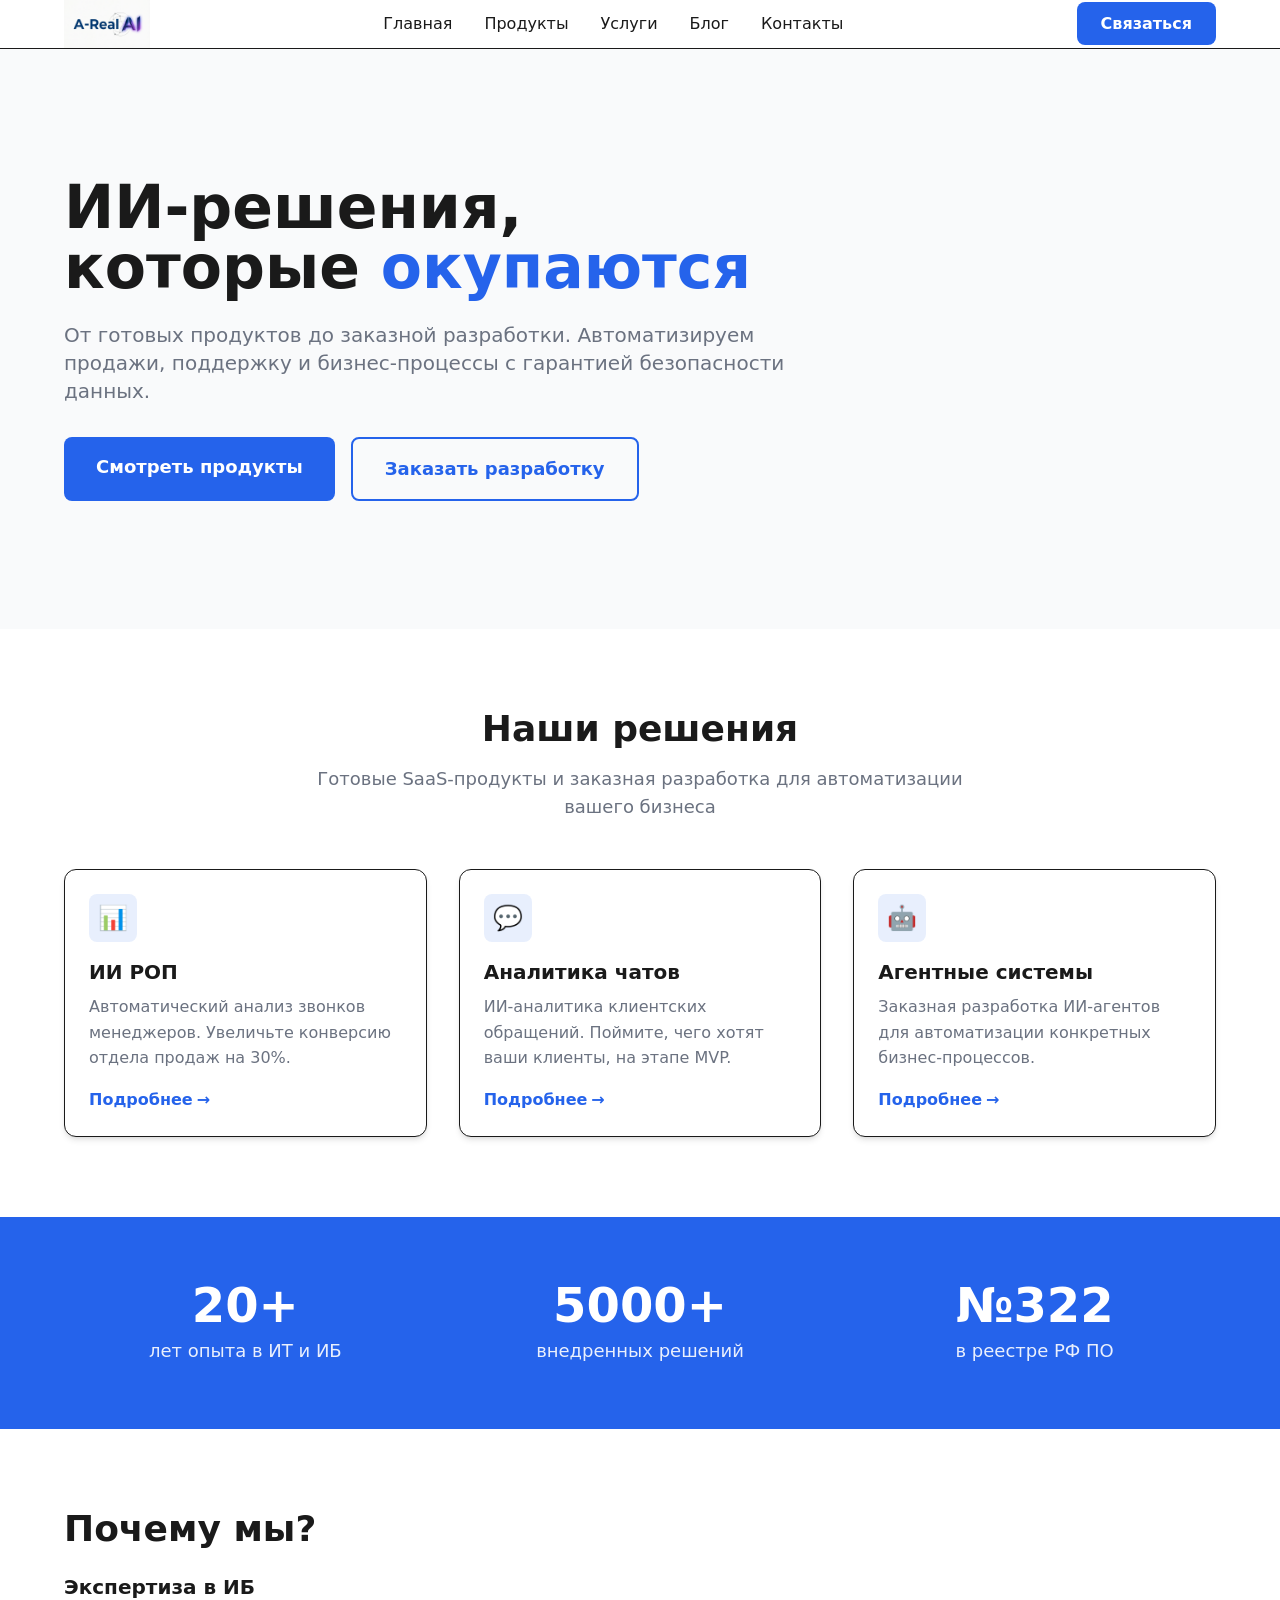
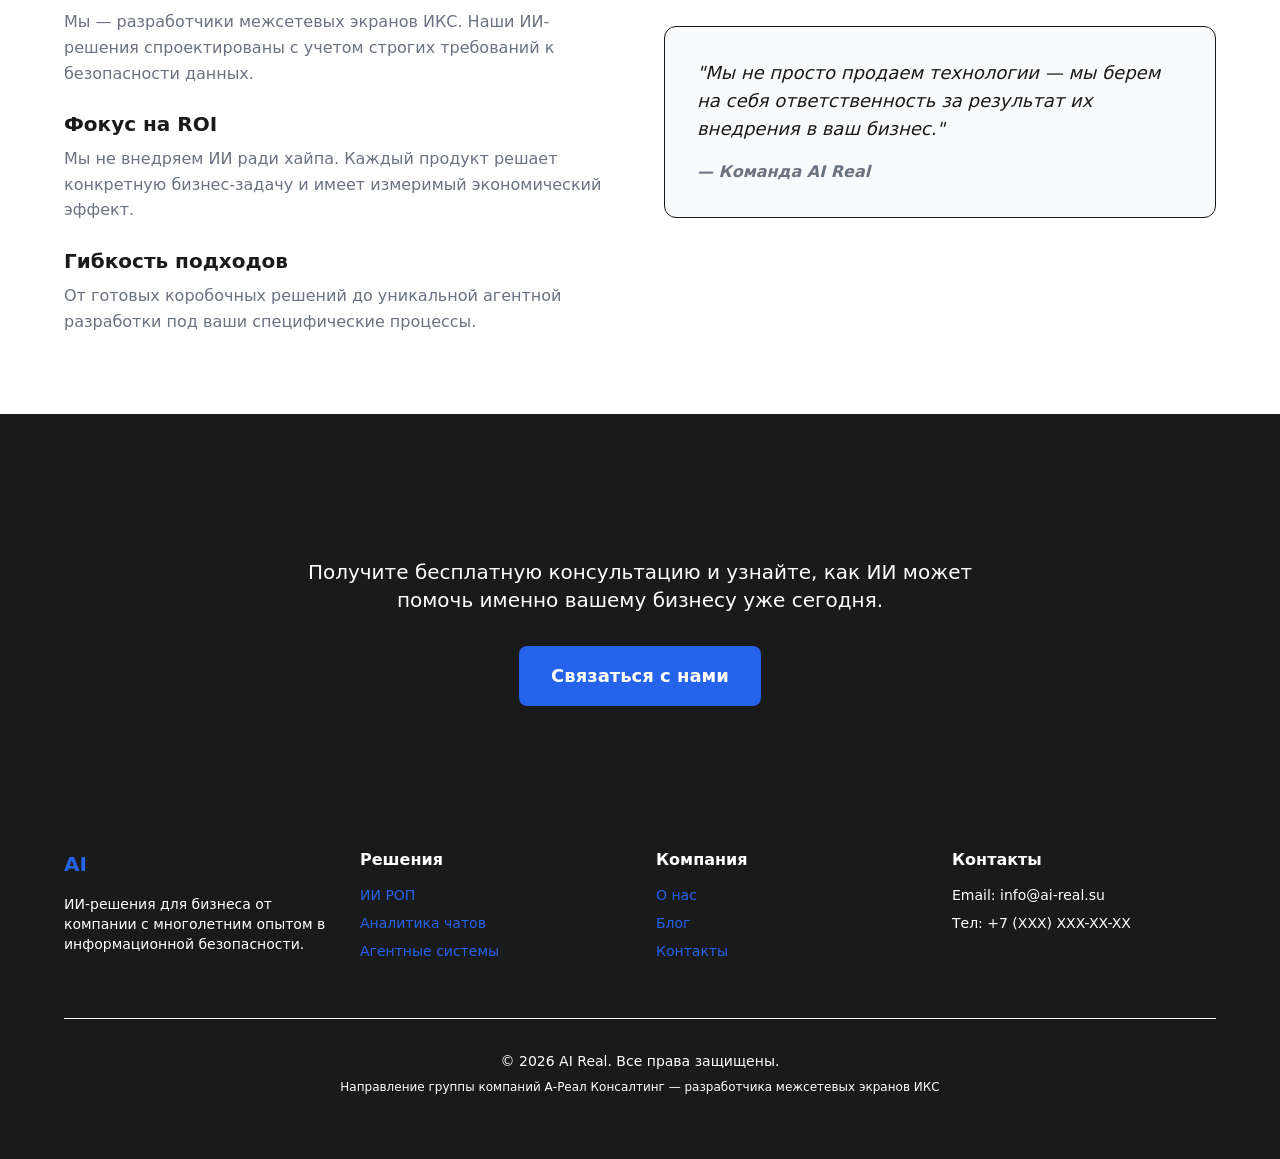
==== index.html @ 55f7a77c "chore: auto-deploy 2026-07-31 18:38:43" ====
<!DOCTYPE html><html lang="ru"> <head><meta charset="UTF-8"><meta name="viewport" content="width=device-width, initial-scale=1.0"><link rel="icon" type="image/svg+xml" href="/favicon.svg"><title>AI Real — ИИ-решения для бизнеса</title><meta name="description" content="ИИ-решения для бизнеса от А-Реал Консалтинг"><link rel="canonical" href="https://ai-real.su/"><!-- Open Graph --><meta property="og:type" content="website"><meta property="og:title" content="AI Real — ИИ-решения для бизнеса"><meta property="og:description" content="ИИ-решения для бизнеса от А-Реал Консалтинг"><meta property="og:url" content="https://ai-real.su/"><meta property="og:site_name" content="AI Real"><link rel="stylesheet" href="/_astro/_slug_.DB26fySX.css"></head> <body> <header class="bg-white border-b border-gray-200 sticky top-0 z-50"> <nav class="container py-6 flex items-center justify-between"> <a href="/" class="flex items-center gap-2"> <img src="/logo-wbg.png" alt="AI Real" class="h-12 w-auto"> </a> <ul class="hidden md:flex items-center gap-8"> <li> <a href="/" class="text-dark hover:text-primary font-medium transition-colors"> Главная </a> </li><li> <a href="/products/" class="text-dark hover:text-primary font-medium transition-colors"> Продукты </a> </li><li> <a href="/services/" class="text-dark hover:text-primary font-medium transition-colors"> Услуги </a> </li><li> <a href="/blog/" class="text-dark hover:text-primary font-medium transition-colors"> Блог </a> </li><li> <a href="/contacts/" class="text-dark hover:text-primary font-medium transition-colors"> Контакты </a> </li> </ul> <div class="hidden md:block"> <a href="/contacts/" class="bg-primary hover:bg-primary-dark text-white px-6 py-3 rounded-lg font-semibold transition-colors">
Связаться
</a> </div> </nav> <!-- Breadcrumbs -->  </header> <main>   <section class="bg-light-gray py-20 md:py-32"> <div class="container"> <div class="max-w-3xl"> <h1 class="text-4xl md:text-6xl font-bold mb-6">
ИИ-решения, которые <span class="text-primary">окупаются</span> </h1> <p class="text-lg md:text-xl text-gray mb-8">
От готовых продуктов до заказной разработки. Автоматизируем продажи, поддержку и бизнес-процессы с гарантией безопасности данных.
</p> <div class="flex flex-wrap gap-4"> <a href="/products/" class="inline-block font-semibold rounded-lg transition-all duration-200 text-center bg-primary hover:bg-primary-dark text-white px-8 py-4 text-lg ">
Смотреть продукты
</a> <a href="/services/custom-dev/" class="inline-block font-semibold rounded-lg transition-all duration-200 text-center border-2 border-primary text-primary hover:bg-primary hover:text-white px-8 py-4 text-lg ">
Заказать разработку
</a> </div> </div> </div> </section>  <section class="py-20"> <div class="container"> <h2 class="text-3xl md:text-4xl font-bold text-center mb-4">Наши решения</h2> <p class="text-center text-gray text-lg mb-12 max-w-2xl mx-auto">
Готовые SaaS-продукты и заказная разработка для автоматизации вашего бизнеса
</p> <div class="grid md:grid-cols-3 gap-8"> <div class="bg-white rounded-xl shadow-md hover:shadow-lg transition-shadow duration-300 p-6 border border-gray-100 "> <div class="w-12 h-12 bg-primary/10 rounded-lg flex items-center justify-center mb-4"> <span class="text-2xl">📊</span> </div> <h3 class="text-xl font-bold mb-2">ИИ РОП</h3> <p class="text-gray mb-4">Автоматический анализ звонков менеджеров. Увеличьте конверсию отдела продаж на 30%.</p> <a href="/products/ai-rop/" class="text-primary font-semibold hover:text-primary-dark inline-flex items-center gap-1">
Подробнее <span>→</span> </a>  </div><div class="bg-white rounded-xl shadow-md hover:shadow-lg transition-shadow duration-300 p-6 border border-gray-100 "> <div class="w-12 h-12 bg-primary/10 rounded-lg flex items-center justify-center mb-4"> <span class="text-2xl">💬</span> </div> <h3 class="text-xl font-bold mb-2">Аналитика чатов</h3> <p class="text-gray mb-4">ИИ-аналитика клиентских обращений. Поймите, чего хотят ваши клиенты, на этапе MVP.</p> <a href="/products/chat-analytics/" class="text-primary font-semibold hover:text-primary-dark inline-flex items-center gap-1">
Подробнее <span>→</span> </a>  </div><div class="bg-white rounded-xl shadow-md hover:shadow-lg transition-shadow duration-300 p-6 border border-gray-100 "> <div class="w-12 h-12 bg-primary/10 rounded-lg flex items-center justify-center mb-4"> <span class="text-2xl">🤖</span> </div> <h3 class="text-xl font-bold mb-2">Агентные системы</h3> <p class="text-gray mb-4">Заказная разработка ИИ-агентов для автоматизации конкретных бизнес-процессов.</p> <a href="/services/custom-dev/" class="text-primary font-semibold hover:text-primary-dark inline-flex items-center gap-1">
Подробнее <span>→</span> </a>  </div> </div> </div> </section>  <section class="bg-primary text-white py-16"> <div class="container"> <div class="grid md:grid-cols-3 gap-8 text-center"> <div> <div class="text-4xl md:text-5xl font-bold mb-2">20+</div> <div class="text-lg opacity-90">лет опыта в ИТ и ИБ</div> </div><div> <div class="text-4xl md:text-5xl font-bold mb-2">5000+</div> <div class="text-lg opacity-90">внедренных решений</div> </div><div> <div class="text-4xl md:text-5xl font-bold mb-2">№322</div> <div class="text-lg opacity-90">в реестре РФ ПО</div> </div> </div> </div> </section>  <section class="py-20"> <div class="container"> <div class="grid md:grid-cols-2 gap-12 items-center"> <div> <h2 class="text-3xl md:text-4xl font-bold mb-6">Почему мы?</h2> <div class="space-y-6"> <div> <h3 class="text-xl font-bold mb-2">Экспертиза в ИБ</h3> <p class="text-gray">
Мы — разработчики межсетевых экранов ИКС. Наши ИИ-решения спроектированы с учетом строгих требований к безопасности данных.
</p> </div> <div> <h3 class="text-xl font-bold mb-2">Фокус на ROI</h3> <p class="text-gray">
Мы не внедряем ИИ ради хайпа. Каждый продукт решает конкретную бизнес-задачу и имеет измеримый экономический эффект.
</p> </div> <div> <h3 class="text-xl font-bold mb-2">Гибкость подходов</h3> <p class="text-gray">
От готовых коробочных решений до уникальной агентной разработки под ваши специфические процессы.
</p> </div> </div> </div> <div class="bg-light-gray rounded-xl p-8 border border-gray-100"> <blockquote class="text-lg italic mb-4 text-dark">
"Мы не просто продаем технологии — мы берем на себя ответственность за результат их внедрения в ваш бизнес."
</blockquote> <cite class="text-gray font-semibold">— Команда AI Real</cite> </div> </div> </div> </section>  <section class="bg-dark text-white py-20"> <div class="container text-center"> <h2 class="text-3xl md:text-4xl font-bold mb-6">Готовы начать?</h2> <p class="text-lg md:text-xl mb-8 max-w-2xl mx-auto text-gray-300">
Получите бесплатную консультацию и узнайте, как ИИ может помочь именно вашему бизнесу уже сегодня.
</p> <a href="/contacts/" class="inline-block font-semibold rounded-lg transition-all duration-200 text-center bg-primary hover:bg-primary-dark text-white px-8 py-4 text-lg ">
Связаться с нами
</a> </div> </section>  </main> <footer class="bg-dark text-white py-16"> <div class="container"> <div class="grid md:grid-cols-4 gap-8 mb-12"> <div> <h3 class="text-xl font-bold mb-4"><span class="text-primary">AI</span>Real</h3> <p class="text-gray-300 mb-4 text-sm">
ИИ-решения для бизнеса от компании с многолетним опытом в информационной безопасности.
</p> </div> <div> <h4 class="font-bold mb-4 text-white">Решения</h4> <ul class="space-y-2 text-sm"> <li><a href="/products/ai-rop/" class="text-gray-300 hover:text-white">ИИ РОП</a></li> <li><a href="/products/chat-analytics/" class="text-gray-300 hover:text-white">Аналитика чатов</a></li> <li><a href="/services/custom-dev/" class="text-gray-300 hover:text-white">Агентные системы</a></li> </ul> </div> <div> <h4 class="font-bold mb-4 text-white">Компания</h4> <ul class="space-y-2 text-sm"> <li><a href="/about/" class="text-gray-300 hover:text-white">О нас</a></li> <li><a href="/blog/" class="text-gray-300 hover:text-white">Блог</a></li> <li><a href="/contacts/" class="text-gray-300 hover:text-white">Контакты</a></li> </ul> </div> <div> <h4 class="font-bold mb-4 text-white">Контакты</h4> <ul class="space-y-2 text-sm text-gray-300"> <li>Email: info@ai-real.su</li> <li>Тел: +7 (XXX) XXX-XX-XX</li> </ul> </div> </div> <div class="border-t border-gray-700 pt-8 text-center text-gray-400 text-sm"> <p>&copy; 2026 AI Real. Все права защищены.</p> <p class="mt-2 text-xs text-gray-500">
Направление группы компаний А-Реал Консалтинг — разработчика межсетевых экранов ИКС
</p> </div> </div> </footer> </body></html>
---- _astro/_slug_.DB26fySX.css ----
*,:before,:after{--tw-border-spacing-x: 0;--tw-border-spacing-y: 0;--tw-translate-x: 0;--tw-translate-y: 0;--tw-rotate: 0;--tw-skew-x: 0;--tw-skew-y: 0;--tw-scale-x: 1;--tw-scale-y: 1;--tw-pan-x: ;--tw-pan-y: ;--tw-pinch-zoom: ;--tw-scroll-snap-strictness: proximity;--tw-gradient-from-position: ;--tw-gradient-via-position: ;--tw-gradient-to-position: ;--tw-ordinal: ;--tw-slashed-zero: ;--tw-numeric-figure: ;--tw-numeric-spacing: ;--tw-numeric-fraction: ;--tw-ring-inset: ;--tw-ring-offset-width: 0px;--tw-ring-offset-color: #fff;--tw-ring-color: rgb(59 130 246 / .5);--tw-ring-offset-shadow: 0 0 #0000;--tw-ring-shadow: 0 0 #0000;--tw-shadow: 0 0 #0000;--tw-shadow-colored: 0 0 #0000;--tw-blur: ;--tw-brightness: ;--tw-contrast: ;--tw-grayscale: ;--tw-hue-rotate: ;--tw-invert: ;--tw-saturate: ;--tw-sepia: ;--tw-drop-shadow: ;--tw-backdrop-blur: ;--tw-backdrop-brightness: ;--tw-backdrop-contrast: ;--tw-backdrop-grayscale: ;--tw-backdrop-hue-rotate: ;--tw-backdrop-invert: ;--tw-backdrop-opacity: ;--tw-backdrop-saturate: ;--tw-backdrop-sepia: ;--tw-contain-size: ;--tw-contain-layout: ;--tw-contain-paint: ;--tw-contain-style: }::backdrop{--tw-border-spacing-x: 0;--tw-border-spacing-y: 0;--tw-translate-x: 0;--tw-translate-y: 0;--tw-rotate: 0;--tw-skew-x: 0;--tw-skew-y: 0;--tw-scale-x: 1;--tw-scale-y: 1;--tw-pan-x: ;--tw-pan-y: ;--tw-pinch-zoom: ;--tw-scroll-snap-strictness: proximity;--tw-gradient-from-position: ;--tw-gradient-via-position: ;--tw-gradient-to-position: ;--tw-ordinal: ;--tw-slashed-zero: ;--tw-numeric-figure: ;--tw-numeric-spacing: ;--tw-numeric-fraction: ;--tw-ring-inset: ;--tw-ring-offset-width: 0px;--tw-ring-offset-color: #fff;--tw-ring-color: rgb(59 130 246 / .5);--tw-ring-offset-shadow: 0 0 #0000;--tw-ring-shadow: 0 0 #0000;--tw-shadow: 0 0 #0000;--tw-shadow-colored: 0 0 #0000;--tw-blur: ;--tw-brightness: ;--tw-contrast: ;--tw-grayscale: ;--tw-hue-rotate: ;--tw-invert: ;--tw-saturate: ;--tw-sepia: ;--tw-drop-shadow: ;--tw-backdrop-blur: ;--tw-backdrop-brightness: ;--tw-backdrop-contrast: ;--tw-backdrop-grayscale: ;--tw-backdrop-hue-rotate: ;--tw-backdrop-invert: ;--tw-backdrop-opacity: ;--tw-backdrop-saturate: ;--tw-backdrop-sepia: ;--tw-contain-size: ;--tw-contain-layout: ;--tw-contain-paint: ;--tw-contain-style: }*,:before,:after{box-sizing:border-box;border-width:0;border-style:solid;border-color:currentColor}:before,:after{--tw-content: ""}html,:host{line-height:1.5;-webkit-text-size-adjust:100%;-moz-tab-size:4;-o-tab-size:4;tab-size:4;font-family:Inter,system-ui,-apple-system,sans-serif;font-feature-settings:normal;font-variation-settings:normal;-webkit-tap-highlight-color:transparent}body{margin:0;line-height:inherit}hr{height:0;color:inherit;border-top-width:1px}abbr:where([title]){-webkit-text-decoration:underline dotted;text-decoration:underline dotted}h1,h2,h3,h4,h5,h6{font-size:inherit;font-weight:inherit}a{color:inherit;text-decoration:inherit}b,strong{font-weight:bolder}code,kbd,samp,pre{font-family:ui-monospace,SFMono-Regular,Menlo,Monaco,Consolas,Liberation Mono,Courier New,monospace;font-feature-settings:normal;font-variation-settings:normal;font-size:1em}small{font-size:80%}sub,sup{font-size:75%;line-height:0;position:relative;vertical-align:baseline}sub{bottom:-.25em}sup{top:-.5em}table{text-indent:0;border-color:inherit;border-collapse:collapse}button,input,optgroup,select,textarea{font-family:inherit;font-feature-settings:inherit;font-variation-settings:inherit;font-size:100%;font-weight:inherit;line-height:inherit;letter-spacing:inherit;color:inherit;margin:0;padding:0}button,select{text-transform:none}button,input:where([type=button]),input:where([type=reset]),input:where([type=submit]){-webkit-appearance:button;background-color:transparent;background-image:none}:-moz-focusring{outline:auto}:-moz-ui-invalid{box-shadow:none}progress{vertical-align:baseline}::-webkit-inner-spin-button,::-webkit-outer-spin-button{height:auto}[type=search]{-webkit-appearance:textfield;outline-offset:-2px}::-webkit-search-decoration{-webkit-appearance:none}::-webkit-file-upload-button{-webkit-appearance:button;font:inherit}summary{display:list-item}blockquote,dl,dd,h1,h2,h3,h4,h5,h6,hr,figure,p,pre{margin:0}fieldset{margin:0;padding:0}legend{padding:0}ol,ul,menu{list-style:none;margin:0;padding:0}dialog{padding:0}textarea{resize:vertical}input::-moz-placeholder,textarea::-moz-placeholder{opacity:1;color:#9ca3af}input::placeholder,textarea::placeholder{opacity:1;color:#9ca3af}button,[role=button]{cursor:pointer}:disabled{cursor:default}img,svg,video,canvas,audio,iframe,embed,object{display:block;vertical-align:middle}img,video{max-width:100%;height:auto}[hidden]:where(:not([hidden=until-found])){display:none}.container{width:100%}@media(min-width:640px){.container{max-width:640px}}@media(min-width:768px){.container{max-width:768px}}@media(min-width:1024px){.container{max-width:1024px}}@media(min-width:1280px){.container{max-width:1280px}}@media(min-width:1536px){.container{max-width:1536px}}.prose{color:var(--tw-prose-body);max-width:65ch}.prose :where(p):not(:where([class~=not-prose],[class~=not-prose] *)){margin-top:1.25em;margin-bottom:1.25em}.prose :where([class~=lead]):not(:where([class~=not-prose],[class~=not-prose] *)){color:var(--tw-prose-lead);font-size:1.25em;line-height:1.6;margin-top:1.2em;margin-bottom:1.2em}.prose :where(a):not(:where([class~=not-prose],[class~=not-prose] *)){color:var(--tw-prose-links);text-decoration:underline;font-weight:500}.prose :where(strong):not(:where([class~=not-prose],[class~=not-prose] *)){color:var(--tw-prose-bold);font-weight:600}.prose :where(a strong):not(:where([class~=not-prose],[class~=not-prose] *)){color:inherit}.prose :where(blockquote strong):not(:where([class~=not-prose],[class~=not-prose] *)){color:inherit}.prose :where(thead th strong):not(:where([class~=not-prose],[class~=not-prose] *)){color:inherit}.prose :where(ol):not(:where([class~=not-prose],[class~=not-prose] *)){list-style-type:decimal;margin-top:1.25em;margin-bottom:1.25em;padding-inline-start:1.625em}.prose :where(ol[type=A]):not(:where([class~=not-prose],[class~=not-prose] *)){list-style-type:upper-alpha}.prose :where(ol[type=a]):not(:where([class~=not-prose],[class~=not-prose] *)){list-style-type:lower-alpha}.prose :where(ol[type=A s]):not(:where([class~=not-prose],[class~=not-prose] *)){list-style-type:upper-alpha}.prose :where(ol[type=a s]):not(:where([class~=not-prose],[class~=not-prose] *)){list-style-type:lower-alpha}.prose :where(ol[type=I]):not(:where([class~=not-prose],[class~=not-prose] *)){list-style-type:upper-roman}.prose :where(ol[type=i]):not(:where([class~=not-prose],[class~=not-prose] *)){list-style-type:lower-roman}.prose :where(ol[type=I s]):not(:where([class~=not-prose],[class~=not-prose] *)){list-style-type:upper-roman}.prose :where(ol[type=i s]):not(:where([class~=not-prose],[class~=not-prose] *)){list-style-type:lower-roman}.prose :where(ol[type="1"]):not(:where([class~=not-prose],[class~=not-prose] *)){list-style-type:decimal}.prose :where(ul):not(:where([class~=not-prose],[class~=not-prose] *)){list-style-type:disc;margin-top:1.25em;margin-bottom:1.25em;padding-inline-start:1.625em}.prose :where(ol>li):not(:where([class~=not-prose],[class~=not-prose] *))::marker{font-weight:400;color:var(--tw-prose-counters)}.prose :where(ul>li):not(:where([class~=not-prose],[class~=not-prose] *))::marker{color:var(--tw-prose-bullets)}.prose :where(dt):not(:where([class~=not-prose],[class~=not-prose] *)){color:var(--tw-prose-headings);font-weight:600;margin-top:1.25em}.prose :where(hr):not(:where([class~=not-prose],[class~=not-prose] *)){border-color:var(--tw-prose-hr);border-top-width:1px;margin-top:3em;margin-bottom:3em}.prose :where(blockquote):not(:where([class~=not-prose],[class~=not-prose] *)){font-weight:500;font-style:italic;color:var(--tw-prose-quotes);border-inline-start-width:.25rem;border-inline-start-color:var(--tw-prose-quote-borders);quotes:"“""”""‘""’";margin-top:1.6em;margin-bottom:1.6em;padding-inline-start:1em}.prose :where(blockquote p:first-of-type):not(:where([class~=not-prose],[class~=not-prose] *)):before{content:open-quote}.prose :where(blockquote p:last-of-type):not(:where([class~=not-prose],[class~=not-prose] *)):after{content:close-quote}.prose :where(h1):not(:where([class~=not-prose],[class~=not-prose] *)){color:var(--tw-prose-headings);font-weight:800;font-size:2.25em;margin-top:0;margin-bottom:.8888889em;line-height:1.1111111}.prose :where(h1 strong):not(:where([class~=not-prose],[class~=not-prose] *)){font-weight:900;color:inherit}.prose :where(h2):not(:where([class~=not-prose],[class~=not-prose] *)){color:var(--tw-prose-headings);font-weight:700;font-size:1.5em;margin-top:2em;margin-bottom:1em;line-height:1.3333333}.prose :where(h2 strong):not(:where([class~=not-prose],[class~=not-prose] *)){font-weight:800;color:inherit}.prose :where(h3):not(:where([class~=not-prose],[class~=not-prose] *)){color:var(--tw-prose-headings);font-weight:600;font-size:1.25em;margin-top:1.6em;margin-bottom:.6em;line-height:1.6}.prose :where(h3 strong):not(:where([class~=not-prose],[class~=not-prose] *)){font-weight:700;color:inherit}.prose :where(h4):not(:where([class~=not-prose],[class~=not-prose] *)){color:var(--tw-prose-headings);font-weight:600;margin-top:1.5em;margin-bottom:.5em;line-height:1.5}.prose :where(h4 strong):not(:where([class~=not-prose],[class~=not-prose] *)){font-weight:700;color:inherit}.prose :where(img):not(:where([class~=not-prose],[class~=not-prose] *)){margin-top:2em;margin-bottom:2em}.prose :where(picture):not(:where([class~=not-prose],[class~=not-prose] *)){display:block;margin-top:2em;margin-bottom:2em}.prose :where(video):not(:where([class~=not-prose],[class~=not-prose] *)){margin-top:2em;margin-bottom:2em}.prose :where(kbd):not(:where([class~=not-prose],[class~=not-prose] *)){font-weight:500;font-family:inherit;color:var(--tw-prose-kbd);box-shadow:0 0 0 1px var(--tw-prose-kbd-shadows),0 3px 0 var(--tw-prose-kbd-shadows);font-size:.875em;border-radius:.3125rem;padding-top:.1875em;padding-inline-end:.375em;padding-bottom:.1875em;padding-inline-start:.375em}.prose :where(code):not(:where([class~=not-prose],[class~=not-prose] *)){color:var(--tw-prose-code);font-weight:600;font-size:.875em}.prose :where(code):not(:where([class~=not-prose],[class~=not-prose] *)):before{content:"`"}.prose :where(code):not(:where([class~=not-prose],[class~=not-prose] *)):after{content:"`"}.prose :where(a code):not(:where([class~=not-prose],[class~=not-prose] *)){color:inherit}.prose :where(h1 code):not(:where([class~=not-prose],[class~=not-prose] *)){color:inherit}.prose :where(h2 code):not(:where([class~=not-prose],[class~=not-prose] *)){color:inherit;font-size:.875em}.prose :where(h3 code):not(:where([class~=not-prose],[class~=not-prose] *)){color:inherit;font-size:.9em}.prose :where(h4 code):not(:where([class~=not-prose],[class~=not-prose] *)){color:inherit}.prose :where(blockquote code):not(:where([class~=not-prose],[class~=not-prose] *)){color:inherit}.prose :where(thead th code):not(:where([class~=not-prose],[class~=not-prose] *)){color:inherit}.prose :where(pre):not(:where([class~=not-prose],[class~=not-prose] *)){color:var(--tw-prose-pre-code);background-color:var(--tw-prose-pre-bg);overflow-x:auto;font-weight:400;font-size:.875em;line-height:1.7142857;margin-top:1.7142857em;margin-bottom:1.7142857em;border-radius:.375rem;padding-top:.8571429em;padding-inline-end:1.1428571em;padding-bottom:.8571429em;padding-inline-start:1.1428571em}.prose :where(pre code):not(:where([class~=not-prose],[class~=not-prose] *)){background-color:transparent;border-width:0;border-radius:0;padding:0;font-weight:inherit;color:inherit;font-size:inherit;font-family:inherit;line-height:inherit}.prose :where(pre code):not(:where([class~=not-prose],[class~=not-prose] *)):before{content:none}.prose :where(pre code):not(:where([class~=not-prose],[class~=not-prose] *)):after{content:none}.prose :where(table):not(:where([class~=not-prose],[class~=not-prose] *)){width:100%;table-layout:auto;margin-top:2em;margin-bottom:2em;font-size:.875em;line-height:1.7142857}.prose :where(thead):not(:where([class~=not-prose],[class~=not-prose] *)){border-bottom-width:1px;border-bottom-color:var(--tw-prose-th-borders)}.prose :where(thead th):not(:where([class~=not-prose],[class~=not-prose] *)){color:var(--tw-prose-headings);font-weight:600;vertical-align:bottom;padding-inline-end:.5714286em;padding-bottom:.5714286em;padding-inline-start:.5714286em}.prose :where(tbody tr):not(:where([class~=not-prose],[class~=not-prose] *)){border-bottom-width:1px;border-bottom-color:var(--tw-prose-td-borders)}.prose :where(tbody tr:last-child):not(:where([class~=not-prose],[class~=not-prose] *)){border-bottom-width:0}.prose :where(tbody td):not(:where([class~=not-prose],[class~=not-prose] *)){vertical-align:baseline}.prose :where(tfoot):not(:where([class~=not-prose],[class~=not-prose] *)){border-top-width:1px;border-top-color:var(--tw-prose-th-borders)}.prose :where(tfoot td):not(:where([class~=not-prose],[class~=not-prose] *)){vertical-align:top}.prose :where(th,td):not(:where([class~=not-prose],[class~=not-prose] *)){text-align:start}.prose :where(figure>*):not(:where([class~=not-prose],[class~=not-prose] *)){margin-top:0;margin-bottom:0}.prose :where(figcaption):not(:where([class~=not-prose],[class~=not-prose] *)){color:var(--tw-prose-captions);font-size:.875em;line-height:1.4285714;margin-top:.8571429em}.prose{--tw-prose-body: #374151;--tw-prose-headings: #111827;--tw-prose-lead: #4b5563;--tw-prose-links: #111827;--tw-prose-bold: #111827;--tw-prose-counters: #6b7280;--tw-prose-bullets: #d1d5db;--tw-prose-hr: #e5e7eb;--tw-prose-quotes: #111827;--tw-prose-quote-borders: #e5e7eb;--tw-prose-captions: #6b7280;--tw-prose-kbd: #111827;--tw-prose-kbd-shadows: rgb(17 24 39 / 10%);--tw-prose-code: #111827;--tw-prose-pre-code: #e5e7eb;--tw-prose-pre-bg: #1f2937;--tw-prose-th-borders: #d1d5db;--tw-prose-td-borders: #e5e7eb;--tw-prose-invert-body: #d1d5db;--tw-prose-invert-headings: #fff;--tw-prose-invert-lead: #9ca3af;--tw-prose-invert-links: #fff;--tw-prose-invert-bold: #fff;--tw-prose-invert-counters: #9ca3af;--tw-prose-invert-bullets: #4b5563;--tw-prose-invert-hr: #374151;--tw-prose-invert-quotes: #f3f4f6;--tw-prose-invert-quote-borders: #374151;--tw-prose-invert-captions: #9ca3af;--tw-prose-invert-kbd: #fff;--tw-prose-invert-kbd-shadows: rgb(255 255 255 / 10%);--tw-prose-invert-code: #fff;--tw-prose-invert-pre-code: #d1d5db;--tw-prose-invert-pre-bg: rgb(0 0 0 / 50%);--tw-prose-invert-th-borders: #4b5563;--tw-prose-invert-td-borders: #374151;font-size:1rem;line-height:1.75}.prose :where(picture>img):not(:where([class~=not-prose],[class~=not-prose] *)){margin-top:0;margin-bottom:0}.prose :where(li):not(:where([class~=not-prose],[class~=not-prose] *)){margin-top:.5em;margin-bottom:.5em}.prose :where(ol>li):not(:where([class~=not-prose],[class~=not-prose] *)){padding-inline-start:.375em}.prose :where(ul>li):not(:where([class~=not-prose],[class~=not-prose] *)){padding-inline-start:.375em}.prose :where(.prose>ul>li p):not(:where([class~=not-prose],[class~=not-prose] *)){margin-top:.75em;margin-bottom:.75em}.prose :where(.prose>ul>li>p:first-child):not(:where([class~=not-prose],[class~=not-prose] *)){margin-top:1.25em}.prose :where(.prose>ul>li>p:last-child):not(:where([class~=not-prose],[class~=not-prose] *)){margin-bottom:1.25em}.prose :where(.prose>ol>li>p:first-child):not(:where([class~=not-prose],[class~=not-prose] *)){margin-top:1.25em}.prose :where(.prose>ol>li>p:last-child):not(:where([class~=not-prose],[class~=not-prose] *)){margin-bottom:1.25em}.prose :where(ul ul,ul ol,ol ul,ol ol):not(:where([class~=not-prose],[class~=not-prose] *)){margin-top:.75em;margin-bottom:.75em}.prose :where(dl):not(:where([class~=not-prose],[class~=not-prose] *)){margin-top:1.25em;margin-bottom:1.25em}.prose :where(dd):not(:where([class~=not-prose],[class~=not-prose] *)){margin-top:.5em;padding-inline-start:1.625em}.prose :where(hr+*):not(:where([class~=not-prose],[class~=not-prose] *)){margin-top:0}.prose :where(h2+*):not(:where([class~=not-prose],[class~=not-prose] *)){margin-top:0}.prose :where(h3+*):not(:where([class~=not-prose],[class~=not-prose] *)){margin-top:0}.prose :where(h4+*):not(:where([class~=not-prose],[class~=not-prose] *)){margin-top:0}.prose :where(thead th:first-child):not(:where([class~=not-prose],[class~=not-prose] *)){padding-inline-start:0}.prose :where(thead th:last-child):not(:where([class~=not-prose],[class~=not-prose] *)){padding-inline-end:0}.prose :where(tbody td,tfoot td):not(:where([class~=not-prose],[class~=not-prose] *)){padding-top:.5714286em;padding-inline-end:.5714286em;padding-bottom:.5714286em;padding-inline-start:.5714286em}.prose :where(tbody td:first-child,tfoot td:first-child):not(:where([class~=not-prose],[class~=not-prose] *)){padding-inline-start:0}.prose :where(tbody td:last-child,tfoot td:last-child):not(:where([class~=not-prose],[class~=not-prose] *)){padding-inline-end:0}.prose :where(figure):not(:where([class~=not-prose],[class~=not-prose] *)){margin-top:2em;margin-bottom:2em}.prose :where(.prose>:first-child):not(:where([class~=not-prose],[class~=not-prose] *)){margin-top:0}.prose :where(.prose>:last-child):not(:where([class~=not-prose],[class~=not-prose] *)){margin-bottom:0}.prose-lg{font-size:1.125rem;line-height:1.7777778}.prose-lg :where(p):not(:where([class~=not-prose],[class~=not-prose] *)){margin-top:1.3333333em;margin-bottom:1.3333333em}.prose-lg :where([class~=lead]):not(:where([class~=not-prose],[class~=not-prose] *)){font-size:1.2222222em;line-height:1.4545455;margin-top:1.0909091em;margin-bottom:1.0909091em}.prose-lg :where(blockquote):not(:where([class~=not-prose],[class~=not-prose] *)){margin-top:1.6666667em;margin-bottom:1.6666667em;padding-inline-start:1em}.prose-lg :where(h1):not(:where([class~=not-prose],[class~=not-prose] *)){font-size:2.6666667em;margin-top:0;margin-bottom:.8333333em;line-height:1}.prose-lg :where(h2):not(:where([class~=not-prose],[class~=not-prose] *)){font-size:1.6666667em;margin-top:1.8666667em;margin-bottom:1.0666667em;line-height:1.3333333}.prose-lg :where(h3):not(:where([class~=not-prose],[class~=not-prose] *)){font-size:1.3333333em;margin-top:1.6666667em;margin-bottom:.6666667em;line-height:1.5}.prose-lg :where(h4):not(:where([class~=not-prose],[class~=not-prose] *)){margin-top:1.7777778em;margin-bottom:.4444444em;line-height:1.5555556}.prose-lg :where(img):not(:where([class~=not-prose],[class~=not-prose] *)){margin-top:1.7777778em;margin-bottom:1.7777778em}.prose-lg :where(picture):not(:where([class~=not-prose],[class~=not-prose] *)){margin-top:1.7777778em;margin-bottom:1.7777778em}.prose-lg :where(picture>img):not(:where([class~=not-prose],[class~=not-prose] *)){margin-top:0;margin-bottom:0}.prose-lg :where(video):not(:where([class~=not-prose],[class~=not-prose] *)){margin-top:1.7777778em;margin-bottom:1.7777778em}.prose-lg :where(kbd):not(:where([class~=not-prose],[class~=not-prose] *)){font-size:.8888889em;border-radius:.3125rem;padding-top:.2222222em;padding-inline-end:.4444444em;padding-bottom:.2222222em;padding-inline-start:.4444444em}.prose-lg :where(code):not(:where([class~=not-prose],[class~=not-prose] *)){font-size:.8888889em}.prose-lg :where(h2 code):not(:where([class~=not-prose],[class~=not-prose] *)){font-size:.8666667em}.prose-lg :where(h3 code):not(:where([class~=not-prose],[class~=not-prose] *)){font-size:.875em}.prose-lg :where(pre):not(:where([class~=not-prose],[class~=not-prose] *)){font-size:.8888889em;line-height:1.75;margin-top:2em;margin-bottom:2em;border-radius:.375rem;padding-top:1em;padding-inline-end:1.5em;padding-bottom:1em;padding-inline-start:1.5em}.prose-lg :where(ol):not(:where([class~=not-prose],[class~=not-prose] *)){margin-top:1.3333333em;margin-bottom:1.3333333em;padding-inline-start:1.5555556em}.prose-lg :where(ul):not(:where([class~=not-prose],[class~=not-prose] *)){margin-top:1.3333333em;margin-bottom:1.3333333em;padding-inline-start:1.5555556em}.prose-lg :where(li):not(:where([class~=not-prose],[class~=not-prose] *)){margin-top:.6666667em;margin-bottom:.6666667em}.prose-lg :where(ol>li):not(:where([class~=not-prose],[class~=not-prose] *)){padding-inline-start:.4444444em}.prose-lg :where(ul>li):not(:where([class~=not-prose],[class~=not-prose] *)){padding-inline-start:.4444444em}.prose-lg :where(.prose-lg>ul>li p):not(:where([class~=not-prose],[class~=not-prose] *)){margin-top:.8888889em;margin-bottom:.8888889em}.prose-lg :where(.prose-lg>ul>li>p:first-child):not(:where([class~=not-prose],[class~=not-prose] *)){margin-top:1.3333333em}.prose-lg :where(.prose-lg>ul>li>p:last-child):not(:where([class~=not-prose],[class~=not-prose] *)){margin-bottom:1.3333333em}.prose-lg :where(.prose-lg>ol>li>p:first-child):not(:where([class~=not-prose],[class~=not-prose] *)){margin-top:1.3333333em}.prose-lg :where(.prose-lg>ol>li>p:last-child):not(:where([class~=not-prose],[class~=not-prose] *)){margin-bottom:1.3333333em}.prose-lg :where(ul ul,ul ol,ol ul,ol ol):not(:where([class~=not-prose],[class~=not-prose] *)){margin-top:.8888889em;margin-bottom:.8888889em}.prose-lg :where(dl):not(:where([class~=not-prose],[class~=not-prose] *)){margin-top:1.3333333em;margin-bottom:1.3333333em}.prose-lg :where(dt):not(:where([class~=not-prose],[class~=not-prose] *)){margin-top:1.3333333em}.prose-lg :where(dd):not(:where([class~=not-prose],[class~=not-prose] *)){margin-top:.6666667em;padding-inline-start:1.5555556em}.prose-lg :where(hr):not(:where([class~=not-prose],[class~=not-prose] *)){margin-top:3.1111111em;margin-bottom:3.1111111em}.prose-lg :where(hr+*):not(:where([class~=not-prose],[class~=not-prose] *)){margin-top:0}.prose-lg :where(h2+*):not(:where([class~=not-prose],[class~=not-prose] *)){margin-top:0}.prose-lg :where(h3+*):not(:where([class~=not-prose],[class~=not-prose] *)){margin-top:0}.prose-lg :where(h4+*):not(:where([class~=not-prose],[class~=not-prose] *)){margin-top:0}.prose-lg :where(table):not(:where([class~=not-prose],[class~=not-prose] *)){font-size:.8888889em;line-height:1.5}.prose-lg :where(thead th):not(:where([class~=not-prose],[class~=not-prose] *)){padding-inline-end:.75em;padding-bottom:.75em;padding-inline-start:.75em}.prose-lg :where(thead th:first-child):not(:where([class~=not-prose],[class~=not-prose] *)){padding-inline-start:0}.prose-lg :where(thead th:last-child):not(:where([class~=not-prose],[class~=not-prose] *)){padding-inline-end:0}.prose-lg :where(tbody td,tfoot td):not(:where([class~=not-prose],[class~=not-prose] *)){padding-top:.75em;padding-inline-end:.75em;padding-bottom:.75em;padding-inline-start:.75em}.prose-lg :where(tbody td:first-child,tfoot td:first-child):not(:where([class~=not-prose],[class~=not-prose] *)){padding-inline-start:0}.prose-lg :where(tbody td:last-child,tfoot td:last-child):not(:where([class~=not-prose],[class~=not-prose] *)){padding-inline-end:0}.prose-lg :where(figure):not(:where([class~=not-prose],[class~=not-prose] *)){margin-top:1.7777778em;margin-bottom:1.7777778em}.prose-lg :where(figure>*):not(:where([class~=not-prose],[class~=not-prose] *)){margin-top:0;margin-bottom:0}.prose-lg :where(figcaption):not(:where([class~=not-prose],[class~=not-prose] *)){font-size:.8888889em;line-height:1.5;margin-top:1em}.prose-lg :where(.prose-lg>:first-child):not(:where([class~=not-prose],[class~=not-prose] *)){margin-top:0}.prose-lg :where(.prose-lg>:last-child):not(:where([class~=not-prose],[class~=not-prose] *)){margin-bottom:0}.absolute{position:absolute}.relative{position:relative}.sticky{position:sticky}.right-4{right:1rem}.top-0{top:0}.top-4{top:1rem}.z-10{z-index:10}.z-50{z-index:50}.mx-2{margin-left:.5rem;margin-right:.5rem}.mx-auto{margin-left:auto;margin-right:auto}.mb-1{margin-bottom:.25rem}.mb-12{margin-bottom:3rem}.mb-2{margin-bottom:.5rem}.mb-3{margin-bottom:.75rem}.mb-4{margin-bottom:1rem}.mb-6{margin-bottom:1.5rem}.mb-8{margin-bottom:2rem}.mt-12{margin-top:3rem}.mt-2{margin-top:.5rem}.mt-4{margin-top:1rem}.mt-auto{margin-top:auto}.line-clamp-3{overflow:hidden;display:-webkit-box;-webkit-box-orient:vertical;-webkit-line-clamp:3}.block{display:block}.inline-block{display:inline-block}.flex{display:flex}.inline-flex{display:inline-flex}.grid{display:grid}.hidden{display:none}.h-12{height:3rem}.h-16{height:4rem}.w-12{width:3rem}.w-16{width:4rem}.w-auto{width:auto}.w-full{width:100%}.max-w-2xl{max-width:42rem}.max-w-3xl{max-width:48rem}.max-w-4xl{max-width:56rem}.max-w-none{max-width:none}.flex-1{flex:1 1 0%}.flex-shrink-0{flex-shrink:0}.flex-grow{flex-grow:1}.flex-col{flex-direction:column}.flex-wrap{flex-wrap:wrap}.items-start{align-items:flex-start}.items-center{align-items:center}.justify-center{justify-content:center}.justify-between{justify-content:space-between}.gap-1{gap:.25rem}.gap-12{gap:3rem}.gap-2{gap:.5rem}.gap-3{gap:.75rem}.gap-4{gap:1rem}.gap-6{gap:1.5rem}.gap-8{gap:2rem}.space-y-2>:not([hidden])~:not([hidden]){--tw-space-y-reverse: 0;margin-top:calc(.5rem * calc(1 - var(--tw-space-y-reverse)));margin-bottom:calc(.5rem * var(--tw-space-y-reverse))}.space-y-3>:not([hidden])~:not([hidden]){--tw-space-y-reverse: 0;margin-top:calc(.75rem * calc(1 - var(--tw-space-y-reverse)));margin-bottom:calc(.75rem * var(--tw-space-y-reverse))}.space-y-4>:not([hidden])~:not([hidden]){--tw-space-y-reverse: 0;margin-top:calc(1rem * calc(1 - var(--tw-space-y-reverse)));margin-bottom:calc(1rem * var(--tw-space-y-reverse))}.space-y-6>:not([hidden])~:not([hidden]){--tw-space-y-reverse: 0;margin-top:calc(1.5rem * calc(1 - var(--tw-space-y-reverse)));margin-bottom:calc(1.5rem * var(--tw-space-y-reverse))}.overflow-hidden{overflow:hidden}.rounded{border-radius:.25rem}.rounded-2xl{border-radius:1rem}.rounded-full{border-radius:9999px}.rounded-lg{border-radius:.5rem}.rounded-xl{border-radius:.75rem}.border{border-width:1px}.border-2{border-width:2px}.border-b{border-bottom-width:1px}.border-t{border-top-width:1px}.border-primary{--tw-border-opacity: 1;border-color:rgb(37 99 235 / var(--tw-border-opacity, 1))}.border-white\/10{border-color:#ffffff1a}.border-white\/20{border-color:#fff3}.bg-blue-50{--tw-bg-opacity: 1;background-color:rgb(239 246 255 / var(--tw-bg-opacity, 1))}.bg-dark{--tw-bg-opacity: 1;background-color:rgb(26 26 26 / var(--tw-bg-opacity, 1))}.bg-light-gray{--tw-bg-opacity: 1;background-color:rgb(249 250 251 / var(--tw-bg-opacity, 1))}.bg-primary{--tw-bg-opacity: 1;background-color:rgb(37 99 235 / var(--tw-bg-opacity, 1))}.bg-primary\/10{background-color:#2563eb1a}.bg-primary\/5{background-color:#2563eb0d}.bg-primary\/80{background-color:#2563ebcc}.bg-white{--tw-bg-opacity: 1;background-color:rgb(255 255 255 / var(--tw-bg-opacity, 1))}.p-4{padding:1rem}.p-6{padding:1.5rem}.p-8{padding:2rem}.px-2{padding-left:.5rem;padding-right:.5rem}.px-3{padding-left:.75rem;padding-right:.75rem}.px-4{padding-left:1rem;padding-right:1rem}.px-5{padding-left:1.25rem;padding-right:1.25rem}.px-6{padding-left:1.5rem;padding-right:1.5rem}.px-8{padding-left:2rem;padding-right:2rem}.py-1{padding-top:.25rem;padding-bottom:.25rem}.py-12{padding-top:3rem;padding-bottom:3rem}.py-16{padding-top:4rem;padding-bottom:4rem}.py-2{padding-top:.5rem;padding-bottom:.5rem}.py-2\.5{padding-top:.625rem;padding-bottom:.625rem}.py-20{padding-top:5rem;padding-bottom:5rem}.py-3{padding-top:.75rem;padding-bottom:.75rem}.py-4{padding-top:1rem;padding-bottom:1rem}.py-6{padding-top:1.5rem;padding-bottom:1.5rem}.pt-8{padding-top:2rem}.text-center{text-align:center}.text-2xl{font-size:1.5rem;line-height:2rem}.text-3xl{font-size:1.875rem;line-height:2.25rem}.text-4xl{font-size:2.25rem;line-height:2.5rem}.text-5xl{font-size:3rem;line-height:1}.text-6xl{font-size:3.75rem;line-height:1}.text-base{font-size:1rem;line-height:1.5rem}.text-lg{font-size:1.125rem;line-height:1.75rem}.text-sm{font-size:.875rem;line-height:1.25rem}.text-xl{font-size:1.25rem;line-height:1.75rem}.text-xs{font-size:.75rem;line-height:1rem}.font-bold{font-weight:700}.font-medium{font-weight:500}.font-semibold{font-weight:600}.uppercase{text-transform:uppercase}.italic{font-style:italic}.tracking-wide{letter-spacing:.025em}.text-dark{--tw-text-opacity: 1;color:rgb(26 26 26 / var(--tw-text-opacity, 1))}.text-gray{--tw-text-opacity: 1;color:rgb(107 114 128 / var(--tw-text-opacity, 1))}.text-green-500{--tw-text-opacity: 1;color:rgb(34 197 94 / var(--tw-text-opacity, 1))}.text-green-600{--tw-text-opacity: 1;color:rgb(22 163 74 / var(--tw-text-opacity, 1))}.text-primary{--tw-text-opacity: 1;color:rgb(37 99 235 / var(--tw-text-opacity, 1))}.text-primary\/20{color:#2563eb33}.text-red-600{--tw-text-opacity: 1;color:rgb(220 38 38 / var(--tw-text-opacity, 1))}.text-white{--tw-text-opacity: 1;color:rgb(255 255 255 / var(--tw-text-opacity, 1))}.text-white\/80{color:#fffc}.text-white\/90{color:#ffffffe6}.opacity-90{opacity:.9}.shadow-lg{--tw-shadow: 0 10px 15px -3px rgb(0 0 0 / .1), 0 4px 6px -4px rgb(0 0 0 / .1);--tw-shadow-colored: 0 10px 15px -3px var(--tw-shadow-color), 0 4px 6px -4px var(--tw-shadow-color);box-shadow:var(--tw-ring-offset-shadow, 0 0 #0000),var(--tw-ring-shadow, 0 0 #0000),var(--tw-shadow)}.shadow-md{--tw-shadow: 0 4px 6px -1px rgb(0 0 0 / .1), 0 2px 4px -2px rgb(0 0 0 / .1);--tw-shadow-colored: 0 4px 6px -1px var(--tw-shadow-color), 0 2px 4px -2px var(--tw-shadow-color);box-shadow:var(--tw-ring-offset-shadow, 0 0 #0000),var(--tw-ring-shadow, 0 0 #0000),var(--tw-shadow)}.shadow-sm{--tw-shadow: 0 1px 2px 0 rgb(0 0 0 / .05);--tw-shadow-colored: 0 1px 2px 0 var(--tw-shadow-color);box-shadow:var(--tw-ring-offset-shadow, 0 0 #0000),var(--tw-ring-shadow, 0 0 #0000),var(--tw-shadow)}.outline-none{outline:2px solid transparent;outline-offset:2px}.outline{outline-style:solid}.ring-4{--tw-ring-offset-shadow: var(--tw-ring-inset) 0 0 0 var(--tw-ring-offset-width) var(--tw-ring-offset-color);--tw-ring-shadow: var(--tw-ring-inset) 0 0 0 calc(4px + var(--tw-ring-offset-width)) var(--tw-ring-color);box-shadow:var(--tw-ring-offset-shadow),var(--tw-ring-shadow),var(--tw-shadow, 0 0 #0000)}.ring-primary\/20{--tw-ring-color: rgb(37 99 235 / .2)}.filter{filter:var(--tw-blur) var(--tw-brightness) var(--tw-contrast) var(--tw-grayscale) var(--tw-hue-rotate) var(--tw-invert) var(--tw-saturate) var(--tw-sepia) var(--tw-drop-shadow)}.transition{transition-property:color,background-color,border-color,text-decoration-color,fill,stroke,opacity,box-shadow,transform,filter,backdrop-filter;transition-timing-function:cubic-bezier(.4,0,.2,1);transition-duration:.15s}.transition-all{transition-property:all;transition-timing-function:cubic-bezier(.4,0,.2,1);transition-duration:.15s}.transition-colors{transition-property:color,background-color,border-color,text-decoration-color,fill,stroke;transition-timing-function:cubic-bezier(.4,0,.2,1);transition-duration:.15s}.transition-shadow{transition-property:box-shadow;transition-timing-function:cubic-bezier(.4,0,.2,1);transition-duration:.15s}.duration-200{transition-duration:.2s}.duration-300{transition-duration:.3s}*{margin:0;padding:0;box-sizing:border-box}body{font-family:Inter,system-ui,sans-serif;color:#1a1a1a;line-height:1.6;-webkit-font-smoothing:antialiased}h1,h2,h3,h4,h5,h6{font-weight:700;line-height:1.2;margin-bottom:1rem;color:#1a1a1a}h1{font-size:3rem}h2{font-size:2.25rem}h3{font-size:1.5rem}a{color:#2563eb;text-decoration:none;transition:color .2s}a:hover{color:#1d4ed8}.container{max-width:1200px;margin:0 auto;padding:0 1.5rem}.hover\:border-primary:hover{--tw-border-opacity: 1;border-color:rgb(37 99 235 / var(--tw-border-opacity, 1))}.hover\:bg-light-gray:hover{--tw-bg-opacity: 1;background-color:rgb(249 250 251 / var(--tw-bg-opacity, 1))}.hover\:bg-primary:hover{--tw-bg-opacity: 1;background-color:rgb(37 99 235 / var(--tw-bg-opacity, 1))}.hover\:bg-primary-dark:hover{--tw-bg-opacity: 1;background-color:rgb(29 78 216 / var(--tw-bg-opacity, 1))}.hover\:bg-white:hover{--tw-bg-opacity: 1;background-color:rgb(255 255 255 / var(--tw-bg-opacity, 1))}.hover\:text-primary:hover{--tw-text-opacity: 1;color:rgb(37 99 235 / var(--tw-text-opacity, 1))}.hover\:text-primary-dark:hover{--tw-text-opacity: 1;color:rgb(29 78 216 / var(--tw-text-opacity, 1))}.hover\:text-white:hover{--tw-text-opacity: 1;color:rgb(255 255 255 / var(--tw-text-opacity, 1))}.hover\:shadow-lg:hover{--tw-shadow: 0 10px 15px -3px rgb(0 0 0 / .1), 0 4px 6px -4px rgb(0 0 0 / .1);--tw-shadow-colored: 0 10px 15px -3px var(--tw-shadow-color), 0 4px 6px -4px var(--tw-shadow-color);box-shadow:var(--tw-ring-offset-shadow, 0 0 #0000),var(--tw-ring-shadow, 0 0 #0000),var(--tw-shadow)}.focus\:border-primary:focus{--tw-border-opacity: 1;border-color:rgb(37 99 235 / var(--tw-border-opacity, 1))}.focus\:ring-2:focus{--tw-ring-offset-shadow: var(--tw-ring-inset) 0 0 0 var(--tw-ring-offset-width) var(--tw-ring-offset-color);--tw-ring-shadow: var(--tw-ring-inset) 0 0 0 calc(2px + var(--tw-ring-offset-width)) var(--tw-ring-color);box-shadow:var(--tw-ring-offset-shadow),var(--tw-ring-shadow),var(--tw-shadow, 0 0 #0000)}.focus\:ring-primary:focus{--tw-ring-opacity: 1;--tw-ring-color: rgb(37 99 235 / var(--tw-ring-opacity, 1))}.prose-headings\:font-bold :is(:where(h1,h2,h3,h4,h5,h6,th):not(:where([class~=not-prose],[class~=not-prose] *))){font-weight:700}.prose-a\:text-primary :is(:where(a):not(:where([class~=not-prose],[class~=not-prose] *))){--tw-text-opacity: 1;color:rgb(37 99 235 / var(--tw-text-opacity, 1))}.prose-img\:rounded-xl :is(:where(img):not(:where([class~=not-prose],[class~=not-prose] *))){border-radius:.75rem}@media(min-width:768px){.md\:block{display:block}.md\:flex{display:flex}.md\:w-1\/3{width:33.333333%}.md\:grid-cols-2{grid-template-columns:repeat(2,minmax(0,1fr))}.md\:grid-cols-3{grid-template-columns:repeat(3,minmax(0,1fr))}.md\:grid-cols-4{grid-template-columns:repeat(4,minmax(0,1fr))}.md\:flex-row{flex-direction:row}.md\:p-12{padding:3rem}.md\:py-32{padding-top:8rem;padding-bottom:8rem}.md\:text-4xl{font-size:2.25rem;line-height:2.5rem}.md\:text-5xl{font-size:3rem;line-height:1}.md\:text-6xl{font-size:3.75rem;line-height:1}.md\:text-xl{font-size:1.25rem;line-height:1.75rem}}@media(min-width:1024px){.lg\:grid-cols-3{grid-template-columns:repeat(3,minmax(0,1fr))}.lg\:grid-cols-4{grid-template-columns:repeat(4,minmax(0,1fr))}}
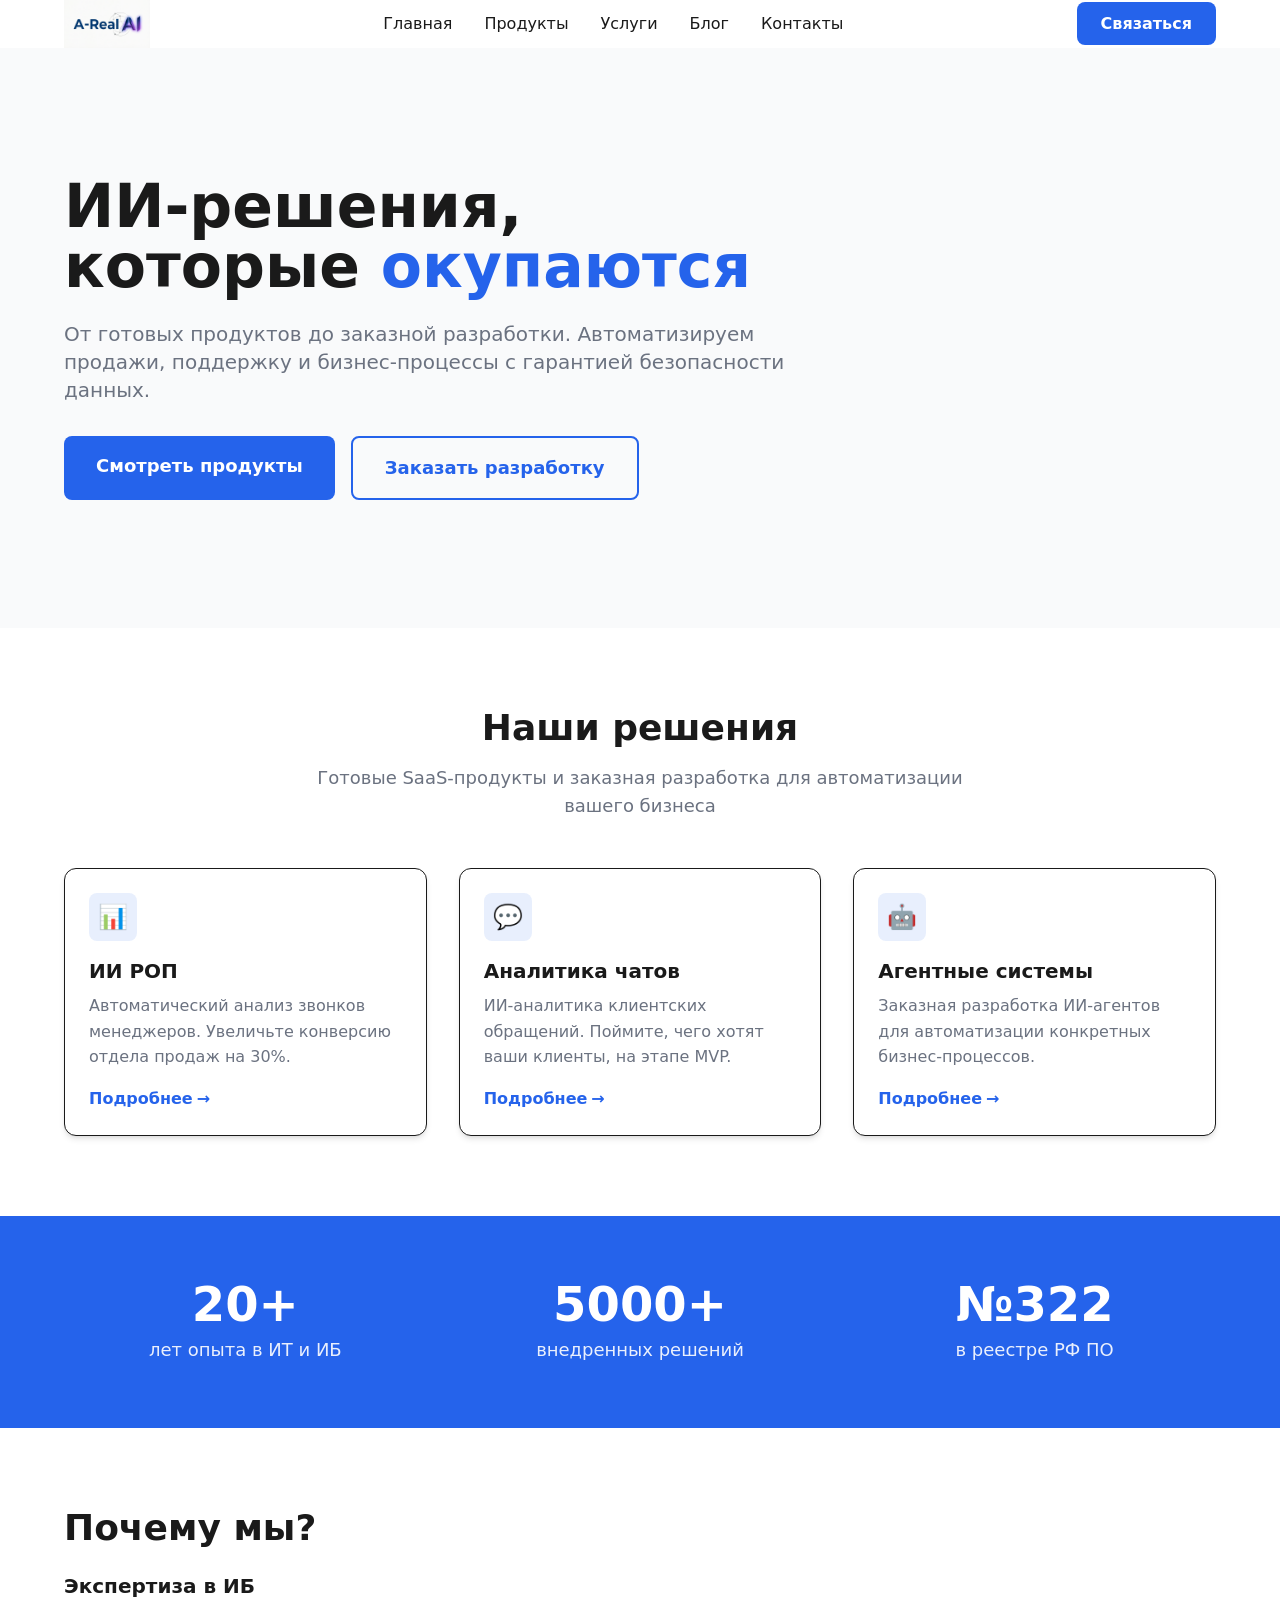
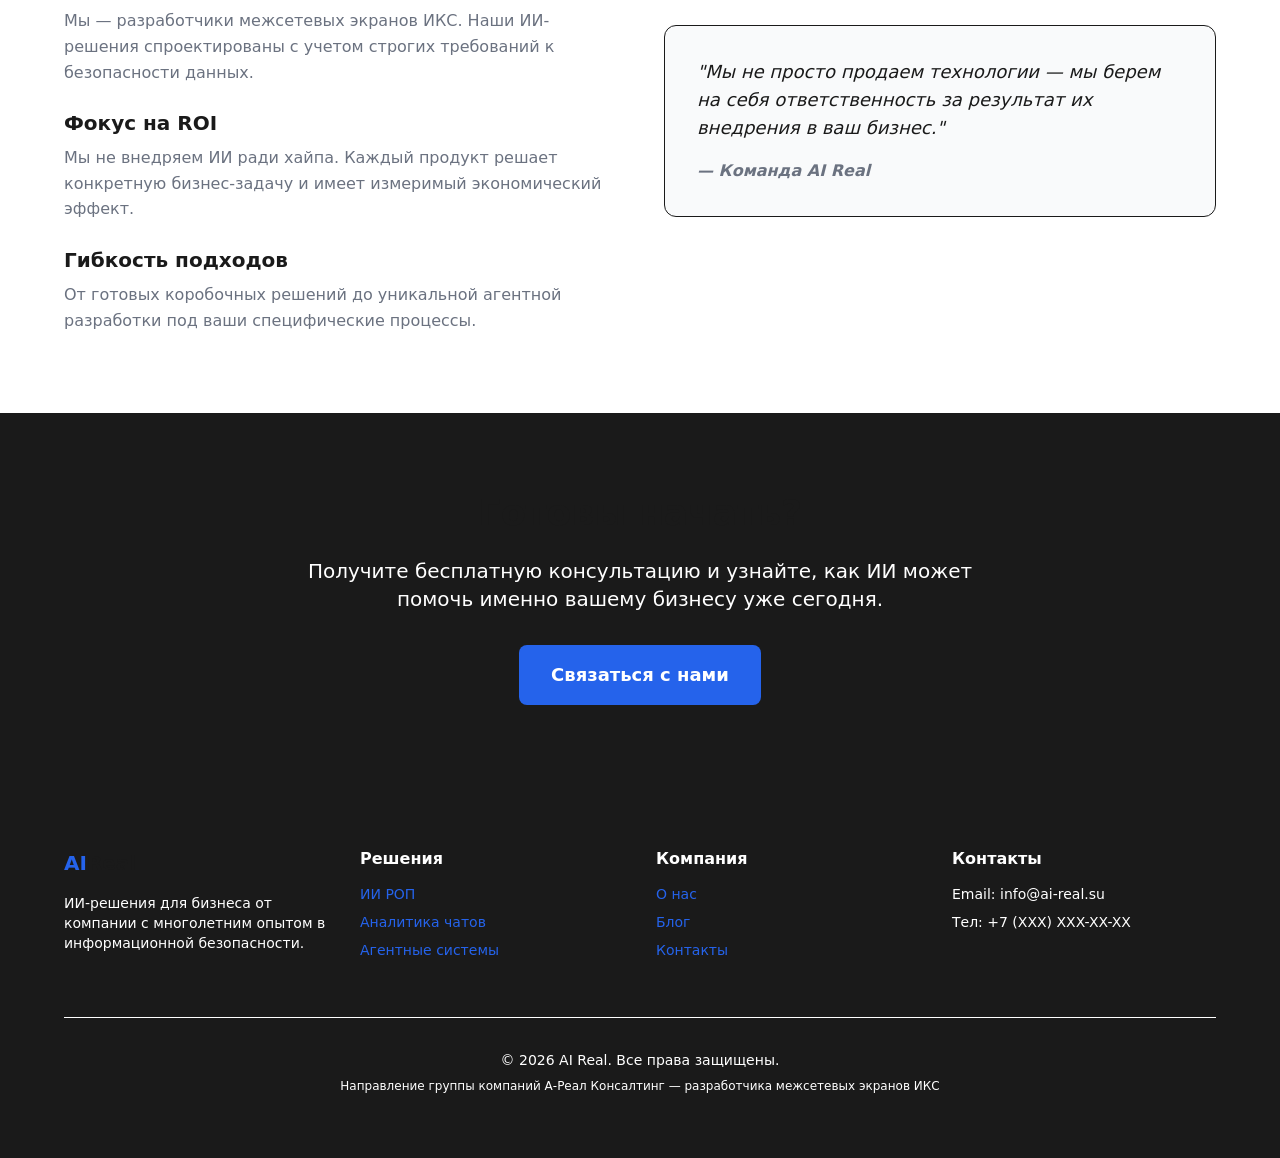
==== commit a238b886: "chore: auto-deploy 2026-07-31 18:56:38" ====
--- a/index.html
+++ b/index.html
@@ -1,6 +1,6 @@
-<!DOCTYPE html><html lang="ru"> <head><meta charset="UTF-8"><meta name="viewport" content="width=device-width, initial-scale=1.0"><link rel="icon" type="image/svg+xml" href="/favicon.svg"><title>AI Real — ИИ-решения для бизнеса</title><meta name="description" content="ИИ-решения для бизнеса от А-Реал Консалтинг"><link rel="canonical" href="https://ai-real.su/"><!-- Open Graph --><meta property="og:type" content="website"><meta property="og:title" content="AI Real — ИИ-решения для бизнеса"><meta property="og:description" content="ИИ-решения для бизнеса от А-Реал Консалтинг"><meta property="og:url" content="https://ai-real.su/"><meta property="og:site_name" content="AI Real"><link rel="stylesheet" href="/_astro/_slug_.DB26fySX.css"></head> <body> <header class="bg-white border-b border-gray-200 sticky top-0 z-50"> <nav class="container py-6 flex items-center justify-between"> <a href="/" class="flex items-center gap-2"> <img src="/logo-wbg.png" alt="AI Real" class="h-12 w-auto"> </a> <ul class="hidden md:flex items-center gap-8"> <li> <a href="/" class="text-dark hover:text-primary font-medium transition-colors"> Главная </a> </li><li> <a href="/products/" class="text-dark hover:text-primary font-medium transition-colors"> Продукты </a> </li><li> <a href="/services/" class="text-dark hover:text-primary font-medium transition-colors"> Услуги </a> </li><li> <a href="/blog/" class="text-dark hover:text-primary font-medium transition-colors"> Блог </a> </li><li> <a href="/contacts/" class="text-dark hover:text-primary font-medium transition-colors"> Контакты </a> </li> </ul> <div class="hidden md:block"> <a href="/contacts/" class="bg-primary hover:bg-primary-dark text-white px-6 py-3 rounded-lg font-semibold transition-colors">
+<!DOCTYPE html><html lang="ru"> <head><meta charset="UTF-8"><meta name="viewport" content="width=device-width, initial-scale=1.0"><link rel="icon" type="image/svg+xml" href="/favicon.svg"><title>AI Real — ИИ-решения для бизнеса</title><meta name="description" content="ИИ-решения для бизнеса от А-Реал Консалтинг"><link rel="canonical" href="https://ai-real.su/"><!-- Open Graph --><meta property="og:type" content="website"><meta property="og:title" content="AI Real — ИИ-решения для бизнеса"><meta property="og:description" content="ИИ-решения для бизнеса от А-Реал Консалтинг"><meta property="og:url" content="https://ai-real.su/"><meta property="og:site_name" content="AI Real"><link rel="stylesheet" href="/_astro/_slug_.CewQMzHf.css"></head> <body> <header class="bg-white sticky top-0 z-50"> <nav class="container py-6 flex items-center justify-between"> <a href="/" class="flex items-center gap-2"> <img src="/logo-wbg.png" alt="AI Real" class="h-12 w-auto"> </a> <ul class="hidden md:flex items-center gap-8"> <li> <a href="/" class="text-dark hover:text-primary font-medium transition-colors"> Главная </a> </li><li> <a href="/products/" class="text-dark hover:text-primary font-medium transition-colors"> Продукты </a> </li><li> <a href="/services/" class="text-dark hover:text-primary font-medium transition-colors"> Услуги </a> </li><li> <a href="/blog/" class="text-dark hover:text-primary font-medium transition-colors"> Блог </a> </li><li> <a href="/contacts/" class="text-dark hover:text-primary font-medium transition-colors"> Контакты </a> </li> </ul> <div class="hidden md:block"> <a href="/contacts/" class="bg-primary hover:bg-primary-dark text-white px-6 py-3 rounded-lg font-semibold transition-colors">
 Связаться
-</a> </div> </nav> <!-- Breadcrumbs -->  </header> <main>   <section class="bg-light-gray py-20 md:py-32"> <div class="container"> <div class="max-w-3xl"> <h1 class="text-4xl md:text-6xl font-bold mb-6">
+</a> </div> </nav>  </header> <main>   <section class="bg-light-gray py-20 md:py-32"> <div class="container"> <div class="max-w-3xl"> <h1 class="text-4xl md:text-6xl font-bold mb-6">
 ИИ-решения, которые <span class="text-primary">окупаются</span> </h1> <p class="text-lg md:text-xl text-gray mb-8">
 От готовых продуктов до заказной разработки. Автоматизируем продажи, поддержку и бизнес-процессы с гарантией безопасности данных.
 </p> <div class="flex flex-wrap gap-4"> <a href="/products/" class="inline-block font-semibold rounded-lg transition-all duration-200 text-center bg-primary hover:bg-primary-dark text-white px-8 py-4 text-lg ">
--- a/_astro/_slug_.CewQMzHf.css
+++ b/_astro/_slug_.CewQMzHf.css
@@ -0,0 +1 @@
+*,:before,:after{--tw-border-spacing-x: 0;--tw-border-spacing-y: 0;--tw-translate-x: 0;--tw-translate-y: 0;--tw-rotate: 0;--tw-skew-x: 0;--tw-skew-y: 0;--tw-scale-x: 1;--tw-scale-y: 1;--tw-pan-x: ;--tw-pan-y: ;--tw-pinch-zoom: ;--tw-scroll-snap-strictness: proximity;--tw-gradient-from-position: ;--tw-gradient-via-position: ;--tw-gradient-to-position: ;--tw-ordinal: ;--tw-slashed-zero: ;--tw-numeric-figure: ;--tw-numeric-spacing: ;--tw-numeric-fraction: ;--tw-ring-inset: ;--tw-ring-offset-width: 0px;--tw-ring-offset-color: #fff;--tw-ring-color: rgb(59 130 246 / .5);--tw-ring-offset-shadow: 0 0 #0000;--tw-ring-shadow: 0 0 #0000;--tw-shadow: 0 0 #0000;--tw-shadow-colored: 0 0 #0000;--tw-blur: ;--tw-brightness: ;--tw-contrast: ;--tw-grayscale: ;--tw-hue-rotate: ;--tw-invert: ;--tw-saturate: ;--tw-sepia: ;--tw-drop-shadow: ;--tw-backdrop-blur: ;--tw-backdrop-brightness: ;--tw-backdrop-contrast: ;--tw-backdrop-grayscale: ;--tw-backdrop-hue-rotate: ;--tw-backdrop-invert: ;--tw-backdrop-opacity: ;--tw-backdrop-saturate: ;--tw-backdrop-sepia: ;--tw-contain-size: ;--tw-contain-layout: ;--tw-contain-paint: ;--tw-contain-style: }::backdrop{--tw-border-spacing-x: 0;--tw-border-spacing-y: 0;--tw-translate-x: 0;--tw-translate-y: 0;--tw-rotate: 0;--tw-skew-x: 0;--tw-skew-y: 0;--tw-scale-x: 1;--tw-scale-y: 1;--tw-pan-x: ;--tw-pan-y: ;--tw-pinch-zoom: ;--tw-scroll-snap-strictness: proximity;--tw-gradient-from-position: ;--tw-gradient-via-position: ;--tw-gradient-to-position: ;--tw-ordinal: ;--tw-slashed-zero: ;--tw-numeric-figure: ;--tw-numeric-spacing: ;--tw-numeric-fraction: ;--tw-ring-inset: ;--tw-ring-offset-width: 0px;--tw-ring-offset-color: #fff;--tw-ring-color: rgb(59 130 246 / .5);--tw-ring-offset-shadow: 0 0 #0000;--tw-ring-shadow: 0 0 #0000;--tw-shadow: 0 0 #0000;--tw-shadow-colored: 0 0 #0000;--tw-blur: ;--tw-brightness: ;--tw-contrast: ;--tw-grayscale: ;--tw-hue-rotate: ;--tw-invert: ;--tw-saturate: ;--tw-sepia: ;--tw-drop-shadow: ;--tw-backdrop-blur: ;--tw-backdrop-brightness: ;--tw-backdrop-contrast: ;--tw-backdrop-grayscale: ;--tw-backdrop-hue-rotate: ;--tw-backdrop-invert: ;--tw-backdrop-opacity: ;--tw-backdrop-saturate: ;--tw-backdrop-sepia: ;--tw-contain-size: ;--tw-contain-layout: ;--tw-contain-paint: ;--tw-contain-style: }*,:before,:after{box-sizing:border-box;border-width:0;border-style:solid;border-color:currentColor}:before,:after{--tw-content: ""}html,:host{line-height:1.5;-webkit-text-size-adjust:100%;-moz-tab-size:4;-o-tab-size:4;tab-size:4;font-family:Inter,system-ui,-apple-system,sans-serif;font-feature-settings:normal;font-variation-settings:normal;-webkit-tap-highlight-color:transparent}body{margin:0;line-height:inherit}hr{height:0;color:inherit;border-top-width:1px}abbr:where([title]){-webkit-text-decoration:underline dotted;text-decoration:underline dotted}h1,h2,h3,h4,h5,h6{font-size:inherit;font-weight:inherit}a{color:inherit;text-decoration:inherit}b,strong{font-weight:bolder}code,kbd,samp,pre{font-family:ui-monospace,SFMono-Regular,Menlo,Monaco,Consolas,Liberation Mono,Courier New,monospace;font-feature-settings:normal;font-variation-settings:normal;font-size:1em}small{font-size:80%}sub,sup{font-size:75%;line-height:0;position:relative;vertical-align:baseline}sub{bottom:-.25em}sup{top:-.5em}table{text-indent:0;border-color:inherit;border-collapse:collapse}button,input,optgroup,select,textarea{font-family:inherit;font-feature-settings:inherit;font-variation-settings:inherit;font-size:100%;font-weight:inherit;line-height:inherit;letter-spacing:inherit;color:inherit;margin:0;padding:0}button,select{text-transform:none}button,input:where([type=button]),input:where([type=reset]),input:where([type=submit]){-webkit-appearance:button;background-color:transparent;background-image:none}:-moz-focusring{outline:auto}:-moz-ui-invalid{box-shadow:none}progress{vertical-align:baseline}::-webkit-inner-spin-button,::-webkit-outer-spin-button{height:auto}[type=search]{-webkit-appearance:textfield;outline-offset:-2px}::-webkit-search-decoration{-webkit-appearance:none}::-webkit-file-upload-button{-webkit-appearance:button;font:inherit}summary{display:list-item}blockquote,dl,dd,h1,h2,h3,h4,h5,h6,hr,figure,p,pre{margin:0}fieldset{margin:0;padding:0}legend{padding:0}ol,ul,menu{list-style:none;margin:0;padding:0}dialog{padding:0}textarea{resize:vertical}input::-moz-placeholder,textarea::-moz-placeholder{opacity:1;color:#9ca3af}input::placeholder,textarea::placeholder{opacity:1;color:#9ca3af}button,[role=button]{cursor:pointer}:disabled{cursor:default}img,svg,video,canvas,audio,iframe,embed,object{display:block;vertical-align:middle}img,video{max-width:100%;height:auto}[hidden]:where(:not([hidden=until-found])){display:none}.container{width:100%}@media(min-width:640px){.container{max-width:640px}}@media(min-width:768px){.container{max-width:768px}}@media(min-width:1024px){.container{max-width:1024px}}@media(min-width:1280px){.container{max-width:1280px}}@media(min-width:1536px){.container{max-width:1536px}}.prose{color:var(--tw-prose-body);max-width:65ch}.prose :where(p):not(:where([class~=not-prose],[class~=not-prose] *)){margin-top:1.25em;margin-bottom:1.25em}.prose :where([class~=lead]):not(:where([class~=not-prose],[class~=not-prose] *)){color:var(--tw-prose-lead);font-size:1.25em;line-height:1.6;margin-top:1.2em;margin-bottom:1.2em}.prose :where(a):not(:where([class~=not-prose],[class~=not-prose] *)){color:var(--tw-prose-links);text-decoration:underline;font-weight:500}.prose :where(strong):not(:where([class~=not-prose],[class~=not-prose] *)){color:var(--tw-prose-bold);font-weight:600}.prose :where(a strong):not(:where([class~=not-prose],[class~=not-prose] *)){color:inherit}.prose :where(blockquote strong):not(:where([class~=not-prose],[class~=not-prose] *)){color:inherit}.prose :where(thead th strong):not(:where([class~=not-prose],[class~=not-prose] *)){color:inherit}.prose :where(ol):not(:where([class~=not-prose],[class~=not-prose] *)){list-style-type:decimal;margin-top:1.25em;margin-bottom:1.25em;padding-inline-start:1.625em}.prose :where(ol[type=A]):not(:where([class~=not-prose],[class~=not-prose] *)){list-style-type:upper-alpha}.prose :where(ol[type=a]):not(:where([class~=not-prose],[class~=not-prose] *)){list-style-type:lower-alpha}.prose :where(ol[type=A s]):not(:where([class~=not-prose],[class~=not-prose] *)){list-style-type:upper-alpha}.prose :where(ol[type=a s]):not(:where([class~=not-prose],[class~=not-prose] *)){list-style-type:lower-alpha}.prose :where(ol[type=I]):not(:where([class~=not-prose],[class~=not-prose] *)){list-style-type:upper-roman}.prose :where(ol[type=i]):not(:where([class~=not-prose],[class~=not-prose] *)){list-style-type:lower-roman}.prose :where(ol[type=I s]):not(:where([class~=not-prose],[class~=not-prose] *)){list-style-type:upper-roman}.prose :where(ol[type=i s]):not(:where([class~=not-prose],[class~=not-prose] *)){list-style-type:lower-roman}.prose :where(ol[type="1"]):not(:where([class~=not-prose],[class~=not-prose] *)){list-style-type:decimal}.prose :where(ul):not(:where([class~=not-prose],[class~=not-prose] *)){list-style-type:disc;margin-top:1.25em;margin-bottom:1.25em;padding-inline-start:1.625em}.prose :where(ol>li):not(:where([class~=not-prose],[class~=not-prose] *))::marker{font-weight:400;color:var(--tw-prose-counters)}.prose :where(ul>li):not(:where([class~=not-prose],[class~=not-prose] *))::marker{color:var(--tw-prose-bullets)}.prose :where(dt):not(:where([class~=not-prose],[class~=not-prose] *)){color:var(--tw-prose-headings);font-weight:600;margin-top:1.25em}.prose :where(hr):not(:where([class~=not-prose],[class~=not-prose] *)){border-color:var(--tw-prose-hr);border-top-width:1px;margin-top:3em;margin-bottom:3em}.prose :where(blockquote):not(:where([class~=not-prose],[class~=not-prose] *)){font-weight:500;font-style:italic;color:var(--tw-prose-quotes);border-inline-start-width:.25rem;border-inline-start-color:var(--tw-prose-quote-borders);quotes:"“""”""‘""’";margin-top:1.6em;margin-bottom:1.6em;padding-inline-start:1em}.prose :where(blockquote p:first-of-type):not(:where([class~=not-prose],[class~=not-prose] *)):before{content:open-quote}.prose :where(blockquote p:last-of-type):not(:where([class~=not-prose],[class~=not-prose] *)):after{content:close-quote}.prose :where(h1):not(:where([class~=not-prose],[class~=not-prose] *)){color:var(--tw-prose-headings);font-weight:800;font-size:2.25em;margin-top:0;margin-bottom:.8888889em;line-height:1.1111111}.prose :where(h1 strong):not(:where([class~=not-prose],[class~=not-prose] *)){font-weight:900;color:inherit}.prose :where(h2):not(:where([class~=not-prose],[class~=not-prose] *)){color:var(--tw-prose-headings);font-weight:700;font-size:1.5em;margin-top:2em;margin-bottom:1em;line-height:1.3333333}.prose :where(h2 strong):not(:where([class~=not-prose],[class~=not-prose] *)){font-weight:800;color:inherit}.prose :where(h3):not(:where([class~=not-prose],[class~=not-prose] *)){color:var(--tw-prose-headings);font-weight:600;font-size:1.25em;margin-top:1.6em;margin-bottom:.6em;line-height:1.6}.prose :where(h3 strong):not(:where([class~=not-prose],[class~=not-prose] *)){font-weight:700;color:inherit}.prose :where(h4):not(:where([class~=not-prose],[class~=not-prose] *)){color:var(--tw-prose-headings);font-weight:600;margin-top:1.5em;margin-bottom:.5em;line-height:1.5}.prose :where(h4 strong):not(:where([class~=not-prose],[class~=not-prose] *)){font-weight:700;color:inherit}.prose :where(img):not(:where([class~=not-prose],[class~=not-prose] *)){margin-top:2em;margin-bottom:2em}.prose :where(picture):not(:where([class~=not-prose],[class~=not-prose] *)){display:block;margin-top:2em;margin-bottom:2em}.prose :where(video):not(:where([class~=not-prose],[class~=not-prose] *)){margin-top:2em;margin-bottom:2em}.prose :where(kbd):not(:where([class~=not-prose],[class~=not-prose] *)){font-weight:500;font-family:inherit;color:var(--tw-prose-kbd);box-shadow:0 0 0 1px var(--tw-prose-kbd-shadows),0 3px 0 var(--tw-prose-kbd-shadows);font-size:.875em;border-radius:.3125rem;padding-top:.1875em;padding-inline-end:.375em;padding-bottom:.1875em;padding-inline-start:.375em}.prose :where(code):not(:where([class~=not-prose],[class~=not-prose] *)){color:var(--tw-prose-code);font-weight:600;font-size:.875em}.prose :where(code):not(:where([class~=not-prose],[class~=not-prose] *)):before{content:"`"}.prose :where(code):not(:where([class~=not-prose],[class~=not-prose] *)):after{content:"`"}.prose :where(a code):not(:where([class~=not-prose],[class~=not-prose] *)){color:inherit}.prose :where(h1 code):not(:where([class~=not-prose],[class~=not-prose] *)){color:inherit}.prose :where(h2 code):not(:where([class~=not-prose],[class~=not-prose] *)){color:inherit;font-size:.875em}.prose :where(h3 code):not(:where([class~=not-prose],[class~=not-prose] *)){color:inherit;font-size:.9em}.prose :where(h4 code):not(:where([class~=not-prose],[class~=not-prose] *)){color:inherit}.prose :where(blockquote code):not(:where([class~=not-prose],[class~=not-prose] *)){color:inherit}.prose :where(thead th code):not(:where([class~=not-prose],[class~=not-prose] *)){color:inherit}.prose :where(pre):not(:where([class~=not-prose],[class~=not-prose] *)){color:var(--tw-prose-pre-code);background-color:var(--tw-prose-pre-bg);overflow-x:auto;font-weight:400;font-size:.875em;line-height:1.7142857;margin-top:1.7142857em;margin-bottom:1.7142857em;border-radius:.375rem;padding-top:.8571429em;padding-inline-end:1.1428571em;padding-bottom:.8571429em;padding-inline-start:1.1428571em}.prose :where(pre code):not(:where([class~=not-prose],[class~=not-prose] *)){background-color:transparent;border-width:0;border-radius:0;padding:0;font-weight:inherit;color:inherit;font-size:inherit;font-family:inherit;line-height:inherit}.prose :where(pre code):not(:where([class~=not-prose],[class~=not-prose] *)):before{content:none}.prose :where(pre code):not(:where([class~=not-prose],[class~=not-prose] *)):after{content:none}.prose :where(table):not(:where([class~=not-prose],[class~=not-prose] *)){width:100%;table-layout:auto;margin-top:2em;margin-bottom:2em;font-size:.875em;line-height:1.7142857}.prose :where(thead):not(:where([class~=not-prose],[class~=not-prose] *)){border-bottom-width:1px;border-bottom-color:var(--tw-prose-th-borders)}.prose :where(thead th):not(:where([class~=not-prose],[class~=not-prose] *)){color:var(--tw-prose-headings);font-weight:600;vertical-align:bottom;padding-inline-end:.5714286em;padding-bottom:.5714286em;padding-inline-start:.5714286em}.prose :where(tbody tr):not(:where([class~=not-prose],[class~=not-prose] *)){border-bottom-width:1px;border-bottom-color:var(--tw-prose-td-borders)}.prose :where(tbody tr:last-child):not(:where([class~=not-prose],[class~=not-prose] *)){border-bottom-width:0}.prose :where(tbody td):not(:where([class~=not-prose],[class~=not-prose] *)){vertical-align:baseline}.prose :where(tfoot):not(:where([class~=not-prose],[class~=not-prose] *)){border-top-width:1px;border-top-color:var(--tw-prose-th-borders)}.prose :where(tfoot td):not(:where([class~=not-prose],[class~=not-prose] *)){vertical-align:top}.prose :where(th,td):not(:where([class~=not-prose],[class~=not-prose] *)){text-align:start}.prose :where(figure>*):not(:where([class~=not-prose],[class~=not-prose] *)){margin-top:0;margin-bottom:0}.prose :where(figcaption):not(:where([class~=not-prose],[class~=not-prose] *)){color:var(--tw-prose-captions);font-size:.875em;line-height:1.4285714;margin-top:.8571429em}.prose{--tw-prose-body: #374151;--tw-prose-headings: #111827;--tw-prose-lead: #4b5563;--tw-prose-links: #111827;--tw-prose-bold: #111827;--tw-prose-counters: #6b7280;--tw-prose-bullets: #d1d5db;--tw-prose-hr: #e5e7eb;--tw-prose-quotes: #111827;--tw-prose-quote-borders: #e5e7eb;--tw-prose-captions: #6b7280;--tw-prose-kbd: #111827;--tw-prose-kbd-shadows: rgb(17 24 39 / 10%);--tw-prose-code: #111827;--tw-prose-pre-code: #e5e7eb;--tw-prose-pre-bg: #1f2937;--tw-prose-th-borders: #d1d5db;--tw-prose-td-borders: #e5e7eb;--tw-prose-invert-body: #d1d5db;--tw-prose-invert-headings: #fff;--tw-prose-invert-lead: #9ca3af;--tw-prose-invert-links: #fff;--tw-prose-invert-bold: #fff;--tw-prose-invert-counters: #9ca3af;--tw-prose-invert-bullets: #4b5563;--tw-prose-invert-hr: #374151;--tw-prose-invert-quotes: #f3f4f6;--tw-prose-invert-quote-borders: #374151;--tw-prose-invert-captions: #9ca3af;--tw-prose-invert-kbd: #fff;--tw-prose-invert-kbd-shadows: rgb(255 255 255 / 10%);--tw-prose-invert-code: #fff;--tw-prose-invert-pre-code: #d1d5db;--tw-prose-invert-pre-bg: rgb(0 0 0 / 50%);--tw-prose-invert-th-borders: #4b5563;--tw-prose-invert-td-borders: #374151;font-size:1rem;line-height:1.75}.prose :where(picture>img):not(:where([class~=not-prose],[class~=not-prose] *)){margin-top:0;margin-bottom:0}.prose :where(li):not(:where([class~=not-prose],[class~=not-prose] *)){margin-top:.5em;margin-bottom:.5em}.prose :where(ol>li):not(:where([class~=not-prose],[class~=not-prose] *)){padding-inline-start:.375em}.prose :where(ul>li):not(:where([class~=not-prose],[class~=not-prose] *)){padding-inline-start:.375em}.prose :where(.prose>ul>li p):not(:where([class~=not-prose],[class~=not-prose] *)){margin-top:.75em;margin-bottom:.75em}.prose :where(.prose>ul>li>p:first-child):not(:where([class~=not-prose],[class~=not-prose] *)){margin-top:1.25em}.prose :where(.prose>ul>li>p:last-child):not(:where([class~=not-prose],[class~=not-prose] *)){margin-bottom:1.25em}.prose :where(.prose>ol>li>p:first-child):not(:where([class~=not-prose],[class~=not-prose] *)){margin-top:1.25em}.prose :where(.prose>ol>li>p:last-child):not(:where([class~=not-prose],[class~=not-prose] *)){margin-bottom:1.25em}.prose :where(ul ul,ul ol,ol ul,ol ol):not(:where([class~=not-prose],[class~=not-prose] *)){margin-top:.75em;margin-bottom:.75em}.prose :where(dl):not(:where([class~=not-prose],[class~=not-prose] *)){margin-top:1.25em;margin-bottom:1.25em}.prose :where(dd):not(:where([class~=not-prose],[class~=not-prose] *)){margin-top:.5em;padding-inline-start:1.625em}.prose :where(hr+*):not(:where([class~=not-prose],[class~=not-prose] *)){margin-top:0}.prose :where(h2+*):not(:where([class~=not-prose],[class~=not-prose] *)){margin-top:0}.prose :where(h3+*):not(:where([class~=not-prose],[class~=not-prose] *)){margin-top:0}.prose :where(h4+*):not(:where([class~=not-prose],[class~=not-prose] *)){margin-top:0}.prose :where(thead th:first-child):not(:where([class~=not-prose],[class~=not-prose] *)){padding-inline-start:0}.prose :where(thead th:last-child):not(:where([class~=not-prose],[class~=not-prose] *)){padding-inline-end:0}.prose :where(tbody td,tfoot td):not(:where([class~=not-prose],[class~=not-prose] *)){padding-top:.5714286em;padding-inline-end:.5714286em;padding-bottom:.5714286em;padding-inline-start:.5714286em}.prose :where(tbody td:first-child,tfoot td:first-child):not(:where([class~=not-prose],[class~=not-prose] *)){padding-inline-start:0}.prose :where(tbody td:last-child,tfoot td:last-child):not(:where([class~=not-prose],[class~=not-prose] *)){padding-inline-end:0}.prose :where(figure):not(:where([class~=not-prose],[class~=not-prose] *)){margin-top:2em;margin-bottom:2em}.prose :where(.prose>:first-child):not(:where([class~=not-prose],[class~=not-prose] *)){margin-top:0}.prose :where(.prose>:last-child):not(:where([class~=not-prose],[class~=not-prose] *)){margin-bottom:0}.prose-lg{font-size:1.125rem;line-height:1.7777778}.prose-lg :where(p):not(:where([class~=not-prose],[class~=not-prose] *)){margin-top:1.3333333em;margin-bottom:1.3333333em}.prose-lg :where([class~=lead]):not(:where([class~=not-prose],[class~=not-prose] *)){font-size:1.2222222em;line-height:1.4545455;margin-top:1.0909091em;margin-bottom:1.0909091em}.prose-lg :where(blockquote):not(:where([class~=not-prose],[class~=not-prose] *)){margin-top:1.6666667em;margin-bottom:1.6666667em;padding-inline-start:1em}.prose-lg :where(h1):not(:where([class~=not-prose],[class~=not-prose] *)){font-size:2.6666667em;margin-top:0;margin-bottom:.8333333em;line-height:1}.prose-lg :where(h2):not(:where([class~=not-prose],[class~=not-prose] *)){font-size:1.6666667em;margin-top:1.8666667em;margin-bottom:1.0666667em;line-height:1.3333333}.prose-lg :where(h3):not(:where([class~=not-prose],[class~=not-prose] *)){font-size:1.3333333em;margin-top:1.6666667em;margin-bottom:.6666667em;line-height:1.5}.prose-lg :where(h4):not(:where([class~=not-prose],[class~=not-prose] *)){margin-top:1.7777778em;margin-bottom:.4444444em;line-height:1.5555556}.prose-lg :where(img):not(:where([class~=not-prose],[class~=not-prose] *)){margin-top:1.7777778em;margin-bottom:1.7777778em}.prose-lg :where(picture):not(:where([class~=not-prose],[class~=not-prose] *)){margin-top:1.7777778em;margin-bottom:1.7777778em}.prose-lg :where(picture>img):not(:where([class~=not-prose],[class~=not-prose] *)){margin-top:0;margin-bottom:0}.prose-lg :where(video):not(:where([class~=not-prose],[class~=not-prose] *)){margin-top:1.7777778em;margin-bottom:1.7777778em}.prose-lg :where(kbd):not(:where([class~=not-prose],[class~=not-prose] *)){font-size:.8888889em;border-radius:.3125rem;padding-top:.2222222em;padding-inline-end:.4444444em;padding-bottom:.2222222em;padding-inline-start:.4444444em}.prose-lg :where(code):not(:where([class~=not-prose],[class~=not-prose] *)){font-size:.8888889em}.prose-lg :where(h2 code):not(:where([class~=not-prose],[class~=not-prose] *)){font-size:.8666667em}.prose-lg :where(h3 code):not(:where([class~=not-prose],[class~=not-prose] *)){font-size:.875em}.prose-lg :where(pre):not(:where([class~=not-prose],[class~=not-prose] *)){font-size:.8888889em;line-height:1.75;margin-top:2em;margin-bottom:2em;border-radius:.375rem;padding-top:1em;padding-inline-end:1.5em;padding-bottom:1em;padding-inline-start:1.5em}.prose-lg :where(ol):not(:where([class~=not-prose],[class~=not-prose] *)){margin-top:1.3333333em;margin-bottom:1.3333333em;padding-inline-start:1.5555556em}.prose-lg :where(ul):not(:where([class~=not-prose],[class~=not-prose] *)){margin-top:1.3333333em;margin-bottom:1.3333333em;padding-inline-start:1.5555556em}.prose-lg :where(li):not(:where([class~=not-prose],[class~=not-prose] *)){margin-top:.6666667em;margin-bottom:.6666667em}.prose-lg :where(ol>li):not(:where([class~=not-prose],[class~=not-prose] *)){padding-inline-start:.4444444em}.prose-lg :where(ul>li):not(:where([class~=not-prose],[class~=not-prose] *)){padding-inline-start:.4444444em}.prose-lg :where(.prose-lg>ul>li p):not(:where([class~=not-prose],[class~=not-prose] *)){margin-top:.8888889em;margin-bottom:.8888889em}.prose-lg :where(.prose-lg>ul>li>p:first-child):not(:where([class~=not-prose],[class~=not-prose] *)){margin-top:1.3333333em}.prose-lg :where(.prose-lg>ul>li>p:last-child):not(:where([class~=not-prose],[class~=not-prose] *)){margin-bottom:1.3333333em}.prose-lg :where(.prose-lg>ol>li>p:first-child):not(:where([class~=not-prose],[class~=not-prose] *)){margin-top:1.3333333em}.prose-lg :where(.prose-lg>ol>li>p:last-child):not(:where([class~=not-prose],[class~=not-prose] *)){margin-bottom:1.3333333em}.prose-lg :where(ul ul,ul ol,ol ul,ol ol):not(:where([class~=not-prose],[class~=not-prose] *)){margin-top:.8888889em;margin-bottom:.8888889em}.prose-lg :where(dl):not(:where([class~=not-prose],[class~=not-prose] *)){margin-top:1.3333333em;margin-bottom:1.3333333em}.prose-lg :where(dt):not(:where([class~=not-prose],[class~=not-prose] *)){margin-top:1.3333333em}.prose-lg :where(dd):not(:where([class~=not-prose],[class~=not-prose] *)){margin-top:.6666667em;padding-inline-start:1.5555556em}.prose-lg :where(hr):not(:where([class~=not-prose],[class~=not-prose] *)){margin-top:3.1111111em;margin-bottom:3.1111111em}.prose-lg :where(hr+*):not(:where([class~=not-prose],[class~=not-prose] *)){margin-top:0}.prose-lg :where(h2+*):not(:where([class~=not-prose],[class~=not-prose] *)){margin-top:0}.prose-lg :where(h3+*):not(:where([class~=not-prose],[class~=not-prose] *)){margin-top:0}.prose-lg :where(h4+*):not(:where([class~=not-prose],[class~=not-prose] *)){margin-top:0}.prose-lg :where(table):not(:where([class~=not-prose],[class~=not-prose] *)){font-size:.8888889em;line-height:1.5}.prose-lg :where(thead th):not(:where([class~=not-prose],[class~=not-prose] *)){padding-inline-end:.75em;padding-bottom:.75em;padding-inline-start:.75em}.prose-lg :where(thead th:first-child):not(:where([class~=not-prose],[class~=not-prose] *)){padding-inline-start:0}.prose-lg :where(thead th:last-child):not(:where([class~=not-prose],[class~=not-prose] *)){padding-inline-end:0}.prose-lg :where(tbody td,tfoot td):not(:where([class~=not-prose],[class~=not-prose] *)){padding-top:.75em;padding-inline-end:.75em;padding-bottom:.75em;padding-inline-start:.75em}.prose-lg :where(tbody td:first-child,tfoot td:first-child):not(:where([class~=not-prose],[class~=not-prose] *)){padding-inline-start:0}.prose-lg :where(tbody td:last-child,tfoot td:last-child):not(:where([class~=not-prose],[class~=not-prose] *)){padding-inline-end:0}.prose-lg :where(figure):not(:where([class~=not-prose],[class~=not-prose] *)){margin-top:1.7777778em;margin-bottom:1.7777778em}.prose-lg :where(figure>*):not(:where([class~=not-prose],[class~=not-prose] *)){margin-top:0;margin-bottom:0}.prose-lg :where(figcaption):not(:where([class~=not-prose],[class~=not-prose] *)){font-size:.8888889em;line-height:1.5;margin-top:1em}.prose-lg :where(.prose-lg>:first-child):not(:where([class~=not-prose],[class~=not-prose] *)){margin-top:0}.prose-lg :where(.prose-lg>:last-child):not(:where([class~=not-prose],[class~=not-prose] *)){margin-bottom:0}.absolute{position:absolute}.relative{position:relative}.sticky{position:sticky}.right-4{right:1rem}.top-0{top:0}.top-4{top:1rem}.z-10{z-index:10}.z-50{z-index:50}.mx-2{margin-left:.5rem;margin-right:.5rem}.mx-auto{margin-left:auto;margin-right:auto}.mb-1{margin-bottom:.25rem}.mb-12{margin-bottom:3rem}.mb-2{margin-bottom:.5rem}.mb-3{margin-bottom:.75rem}.mb-4{margin-bottom:1rem}.mb-6{margin-bottom:1.5rem}.mb-8{margin-bottom:2rem}.mt-12{margin-top:3rem}.mt-2{margin-top:.5rem}.mt-4{margin-top:1rem}.mt-auto{margin-top:auto}.line-clamp-3{overflow:hidden;display:-webkit-box;-webkit-box-orient:vertical;-webkit-line-clamp:3}.block{display:block}.inline-block{display:inline-block}.flex{display:flex}.inline-flex{display:inline-flex}.grid{display:grid}.hidden{display:none}.h-12{height:3rem}.h-16{height:4rem}.h-full{height:100%}.w-12{width:3rem}.w-16{width:4rem}.w-auto{width:auto}.w-full{width:100%}.max-w-2xl{max-width:42rem}.max-w-3xl{max-width:48rem}.max-w-4xl{max-width:56rem}.max-w-none{max-width:none}.flex-1{flex:1 1 0%}.flex-shrink-0{flex-shrink:0}.flex-grow{flex-grow:1}.flex-col{flex-direction:column}.flex-wrap{flex-wrap:wrap}.items-start{align-items:flex-start}.items-center{align-items:center}.justify-center{justify-content:center}.justify-between{justify-content:space-between}.gap-1{gap:.25rem}.gap-12{gap:3rem}.gap-2{gap:.5rem}.gap-3{gap:.75rem}.gap-4{gap:1rem}.gap-6{gap:1.5rem}.gap-8{gap:2rem}.space-y-2>:not([hidden])~:not([hidden]){--tw-space-y-reverse: 0;margin-top:calc(.5rem * calc(1 - var(--tw-space-y-reverse)));margin-bottom:calc(.5rem * var(--tw-space-y-reverse))}.space-y-3>:not([hidden])~:not([hidden]){--tw-space-y-reverse: 0;margin-top:calc(.75rem * calc(1 - var(--tw-space-y-reverse)));margin-bottom:calc(.75rem * var(--tw-space-y-reverse))}.space-y-4>:not([hidden])~:not([hidden]){--tw-space-y-reverse: 0;margin-top:calc(1rem * calc(1 - var(--tw-space-y-reverse)));margin-bottom:calc(1rem * var(--tw-space-y-reverse))}.space-y-6>:not([hidden])~:not([hidden]){--tw-space-y-reverse: 0;margin-top:calc(1.5rem * calc(1 - var(--tw-space-y-reverse)));margin-bottom:calc(1.5rem * var(--tw-space-y-reverse))}.overflow-hidden{overflow:hidden}.rounded{border-radius:.25rem}.rounded-2xl{border-radius:1rem}.rounded-3xl{border-radius:1.5rem}.rounded-full{border-radius:9999px}.rounded-lg{border-radius:.5rem}.rounded-xl{border-radius:.75rem}.border{border-width:1px}.border-2{border-width:2px}.border-t{border-top-width:1px}.border-blue-100{--tw-border-opacity: 1;border-color:rgb(219 234 254 / var(--tw-border-opacity, 1))}.border-primary{--tw-border-opacity: 1;border-color:rgb(37 99 235 / var(--tw-border-opacity, 1))}.border-white\/20{border-color:#fff3}.bg-blue-50{--tw-bg-opacity: 1;background-color:rgb(239 246 255 / var(--tw-bg-opacity, 1))}.bg-dark{--tw-bg-opacity: 1;background-color:rgb(26 26 26 / var(--tw-bg-opacity, 1))}.bg-light-gray{--tw-bg-opacity: 1;background-color:rgb(249 250 251 / var(--tw-bg-opacity, 1))}.bg-primary{--tw-bg-opacity: 1;background-color:rgb(37 99 235 / var(--tw-bg-opacity, 1))}.bg-primary\/10{background-color:#2563eb1a}.bg-primary\/5{background-color:#2563eb0d}.bg-primary\/80{background-color:#2563ebcc}.bg-white{--tw-bg-opacity: 1;background-color:rgb(255 255 255 / var(--tw-bg-opacity, 1))}.p-4{padding:1rem}.p-6{padding:1.5rem}.p-8{padding:2rem}.px-2{padding-left:.5rem;padding-right:.5rem}.px-3{padding-left:.75rem;padding-right:.75rem}.px-4{padding-left:1rem;padding-right:1rem}.px-5{padding-left:1.25rem;padding-right:1.25rem}.px-6{padding-left:1.5rem;padding-right:1.5rem}.px-8{padding-left:2rem;padding-right:2rem}.py-1{padding-top:.25rem;padding-bottom:.25rem}.py-12{padding-top:3rem;padding-bottom:3rem}.py-16{padding-top:4rem;padding-bottom:4rem}.py-2{padding-top:.5rem;padding-bottom:.5rem}.py-2\.5{padding-top:.625rem;padding-bottom:.625rem}.py-20{padding-top:5rem;padding-bottom:5rem}.py-3{padding-top:.75rem;padding-bottom:.75rem}.py-4{padding-top:1rem;padding-bottom:1rem}.py-6{padding-top:1.5rem;padding-bottom:1.5rem}.pt-8{padding-top:2rem}.text-center{text-align:center}.text-2xl{font-size:1.5rem;line-height:2rem}.text-3xl{font-size:1.875rem;line-height:2.25rem}.text-4xl{font-size:2.25rem;line-height:2.5rem}.text-5xl{font-size:3rem;line-height:1}.text-6xl{font-size:3.75rem;line-height:1}.text-base{font-size:1rem;line-height:1.5rem}.text-lg{font-size:1.125rem;line-height:1.75rem}.text-sm{font-size:.875rem;line-height:1.25rem}.text-xl{font-size:1.25rem;line-height:1.75rem}.text-xs{font-size:.75rem;line-height:1rem}.font-bold{font-weight:700}.font-medium{font-weight:500}.font-semibold{font-weight:600}.uppercase{text-transform:uppercase}.italic{font-style:italic}.tracking-wide{letter-spacing:.025em}.text-dark{--tw-text-opacity: 1;color:rgb(26 26 26 / var(--tw-text-opacity, 1))}.text-gray{--tw-text-opacity: 1;color:rgb(107 114 128 / var(--tw-text-opacity, 1))}.text-green-500{--tw-text-opacity: 1;color:rgb(34 197 94 / var(--tw-text-opacity, 1))}.text-green-600{--tw-text-opacity: 1;color:rgb(22 163 74 / var(--tw-text-opacity, 1))}.text-primary{--tw-text-opacity: 1;color:rgb(37 99 235 / var(--tw-text-opacity, 1))}.text-primary\/20{color:#2563eb33}.text-red-600{--tw-text-opacity: 1;color:rgb(220 38 38 / var(--tw-text-opacity, 1))}.text-white{--tw-text-opacity: 1;color:rgb(255 255 255 / var(--tw-text-opacity, 1))}.text-white\/80{color:#fffc}.text-white\/90{color:#ffffffe6}.opacity-90{opacity:.9}.shadow-lg{--tw-shadow: 0 10px 15px -3px rgb(0 0 0 / .1), 0 4px 6px -4px rgb(0 0 0 / .1);--tw-shadow-colored: 0 10px 15px -3px var(--tw-shadow-color), 0 4px 6px -4px var(--tw-shadow-color);box-shadow:var(--tw-ring-offset-shadow, 0 0 #0000),var(--tw-ring-shadow, 0 0 #0000),var(--tw-shadow)}.shadow-md{--tw-shadow: 0 4px 6px -1px rgb(0 0 0 / .1), 0 2px 4px -2px rgb(0 0 0 / .1);--tw-shadow-colored: 0 4px 6px -1px var(--tw-shadow-color), 0 2px 4px -2px var(--tw-shadow-color);box-shadow:var(--tw-ring-offset-shadow, 0 0 #0000),var(--tw-ring-shadow, 0 0 #0000),var(--tw-shadow)}.shadow-sm{--tw-shadow: 0 1px 2px 0 rgb(0 0 0 / .05);--tw-shadow-colored: 0 1px 2px 0 var(--tw-shadow-color);box-shadow:var(--tw-ring-offset-shadow, 0 0 #0000),var(--tw-ring-shadow, 0 0 #0000),var(--tw-shadow)}.outline-none{outline:2px solid transparent;outline-offset:2px}.outline{outline-style:solid}.ring-4{--tw-ring-offset-shadow: var(--tw-ring-inset) 0 0 0 var(--tw-ring-offset-width) var(--tw-ring-offset-color);--tw-ring-shadow: var(--tw-ring-inset) 0 0 0 calc(4px + var(--tw-ring-offset-width)) var(--tw-ring-color);box-shadow:var(--tw-ring-offset-shadow),var(--tw-ring-shadow),var(--tw-shadow, 0 0 #0000)}.ring-primary\/20{--tw-ring-color: rgb(37 99 235 / .2)}.filter{filter:var(--tw-blur) var(--tw-brightness) var(--tw-contrast) var(--tw-grayscale) var(--tw-hue-rotate) var(--tw-invert) var(--tw-saturate) var(--tw-sepia) var(--tw-drop-shadow)}.transition{transition-property:color,background-color,border-color,text-decoration-color,fill,stroke,opacity,box-shadow,transform,filter,backdrop-filter;transition-timing-function:cubic-bezier(.4,0,.2,1);transition-duration:.15s}.transition-all{transition-property:all;transition-timing-function:cubic-bezier(.4,0,.2,1);transition-duration:.15s}.transition-colors{transition-property:color,background-color,border-color,text-decoration-color,fill,stroke;transition-timing-function:cubic-bezier(.4,0,.2,1);transition-duration:.15s}.transition-shadow{transition-property:box-shadow;transition-timing-function:cubic-bezier(.4,0,.2,1);transition-duration:.15s}.duration-200{transition-duration:.2s}.duration-300{transition-duration:.3s}*{margin:0;padding:0;box-sizing:border-box}body{font-family:Inter,system-ui,sans-serif;color:#1a1a1a;line-height:1.6;-webkit-font-smoothing:antialiased}h1,h2,h3,h4,h5,h6{font-weight:700;line-height:1.2;margin-bottom:1rem;color:#1a1a1a}h1{font-size:3rem}h2{font-size:2.25rem}h3{font-size:1.5rem}a{color:#2563eb;text-decoration:none;transition:color .2s}a:hover{color:#1d4ed8}.container{max-width:1200px;margin:0 auto;padding:0 1.5rem}.hover\:border-primary:hover{--tw-border-opacity: 1;border-color:rgb(37 99 235 / var(--tw-border-opacity, 1))}.hover\:bg-light-gray:hover{--tw-bg-opacity: 1;background-color:rgb(249 250 251 / var(--tw-bg-opacity, 1))}.hover\:bg-primary:hover{--tw-bg-opacity: 1;background-color:rgb(37 99 235 / var(--tw-bg-opacity, 1))}.hover\:bg-primary-dark:hover{--tw-bg-opacity: 1;background-color:rgb(29 78 216 / var(--tw-bg-opacity, 1))}.hover\:bg-white:hover{--tw-bg-opacity: 1;background-color:rgb(255 255 255 / var(--tw-bg-opacity, 1))}.hover\:text-primary:hover{--tw-text-opacity: 1;color:rgb(37 99 235 / var(--tw-text-opacity, 1))}.hover\:text-primary-dark:hover{--tw-text-opacity: 1;color:rgb(29 78 216 / var(--tw-text-opacity, 1))}.hover\:text-white:hover{--tw-text-opacity: 1;color:rgb(255 255 255 / var(--tw-text-opacity, 1))}.hover\:shadow-lg:hover{--tw-shadow: 0 10px 15px -3px rgb(0 0 0 / .1), 0 4px 6px -4px rgb(0 0 0 / .1);--tw-shadow-colored: 0 10px 15px -3px var(--tw-shadow-color), 0 4px 6px -4px var(--tw-shadow-color);box-shadow:var(--tw-ring-offset-shadow, 0 0 #0000),var(--tw-ring-shadow, 0 0 #0000),var(--tw-shadow)}.focus\:border-primary:focus{--tw-border-opacity: 1;border-color:rgb(37 99 235 / var(--tw-border-opacity, 1))}.focus\:ring-2:focus{--tw-ring-offset-shadow: var(--tw-ring-inset) 0 0 0 var(--tw-ring-offset-width) var(--tw-ring-offset-color);--tw-ring-shadow: var(--tw-ring-inset) 0 0 0 calc(2px + var(--tw-ring-offset-width)) var(--tw-ring-color);box-shadow:var(--tw-ring-offset-shadow),var(--tw-ring-shadow),var(--tw-shadow, 0 0 #0000)}.focus\:ring-primary:focus{--tw-ring-opacity: 1;--tw-ring-color: rgb(37 99 235 / var(--tw-ring-opacity, 1))}.prose-headings\:font-bold :is(:where(h1,h2,h3,h4,h5,h6,th):not(:where([class~=not-prose],[class~=not-prose] *))){font-weight:700}.prose-a\:text-primary :is(:where(a):not(:where([class~=not-prose],[class~=not-prose] *))){--tw-text-opacity: 1;color:rgb(37 99 235 / var(--tw-text-opacity, 1))}.prose-img\:rounded-xl :is(:where(img):not(:where([class~=not-prose],[class~=not-prose] *))){border-radius:.75rem}@media(min-width:768px){.md\:block{display:block}.md\:flex{display:flex}.md\:w-1\/3{width:33.333333%}.md\:grid-cols-2{grid-template-columns:repeat(2,minmax(0,1fr))}.md\:grid-cols-3{grid-template-columns:repeat(3,minmax(0,1fr))}.md\:grid-cols-4{grid-template-columns:repeat(4,minmax(0,1fr))}.md\:flex-row{flex-direction:row}.md\:p-12{padding:3rem}.md\:py-32{padding-top:8rem;padding-bottom:8rem}.md\:text-4xl{font-size:2.25rem;line-height:2.5rem}.md\:text-5xl{font-size:3rem;line-height:1}.md\:text-6xl{font-size:3.75rem;line-height:1}.md\:text-xl{font-size:1.25rem;line-height:1.75rem}}@media(min-width:1024px){.lg\:grid-cols-3{grid-template-columns:repeat(3,minmax(0,1fr))}.lg\:grid-cols-4{grid-template-columns:repeat(4,minmax(0,1fr))}.lg\:p-16{padding:4rem}}
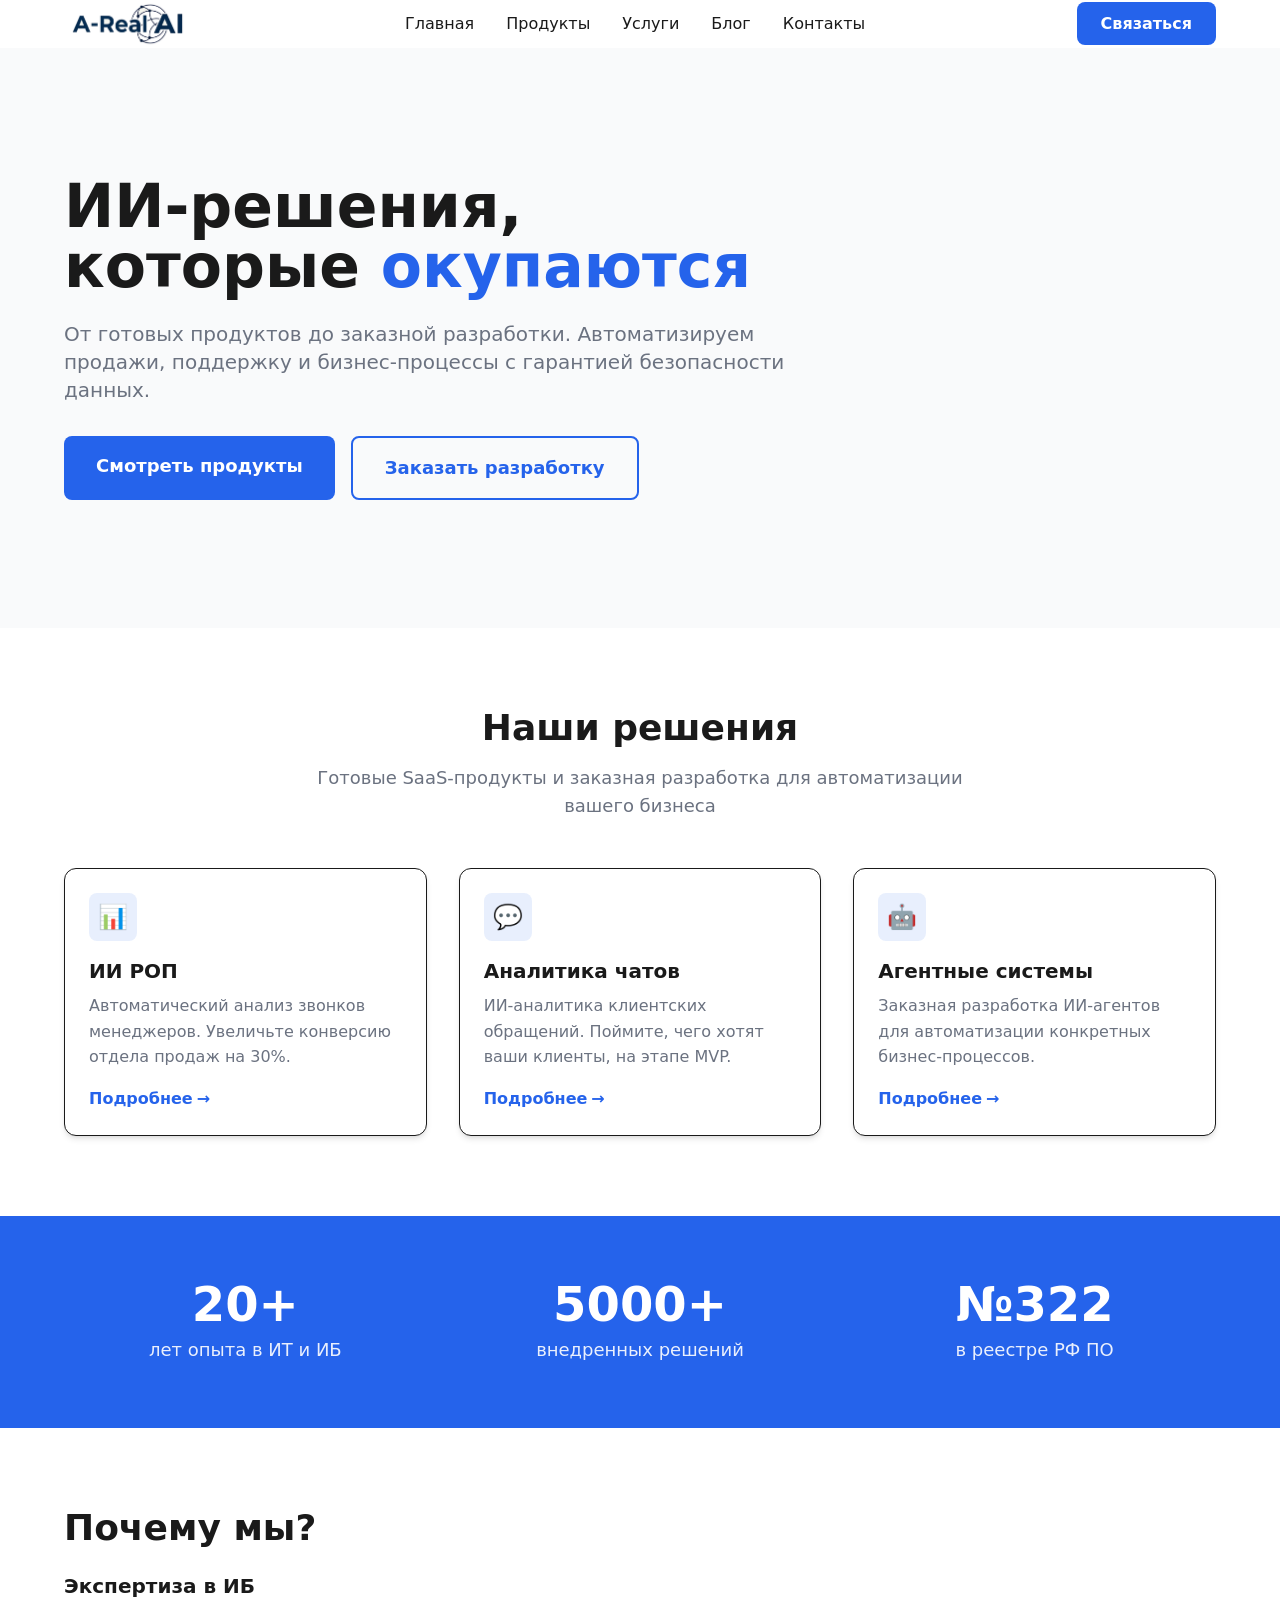
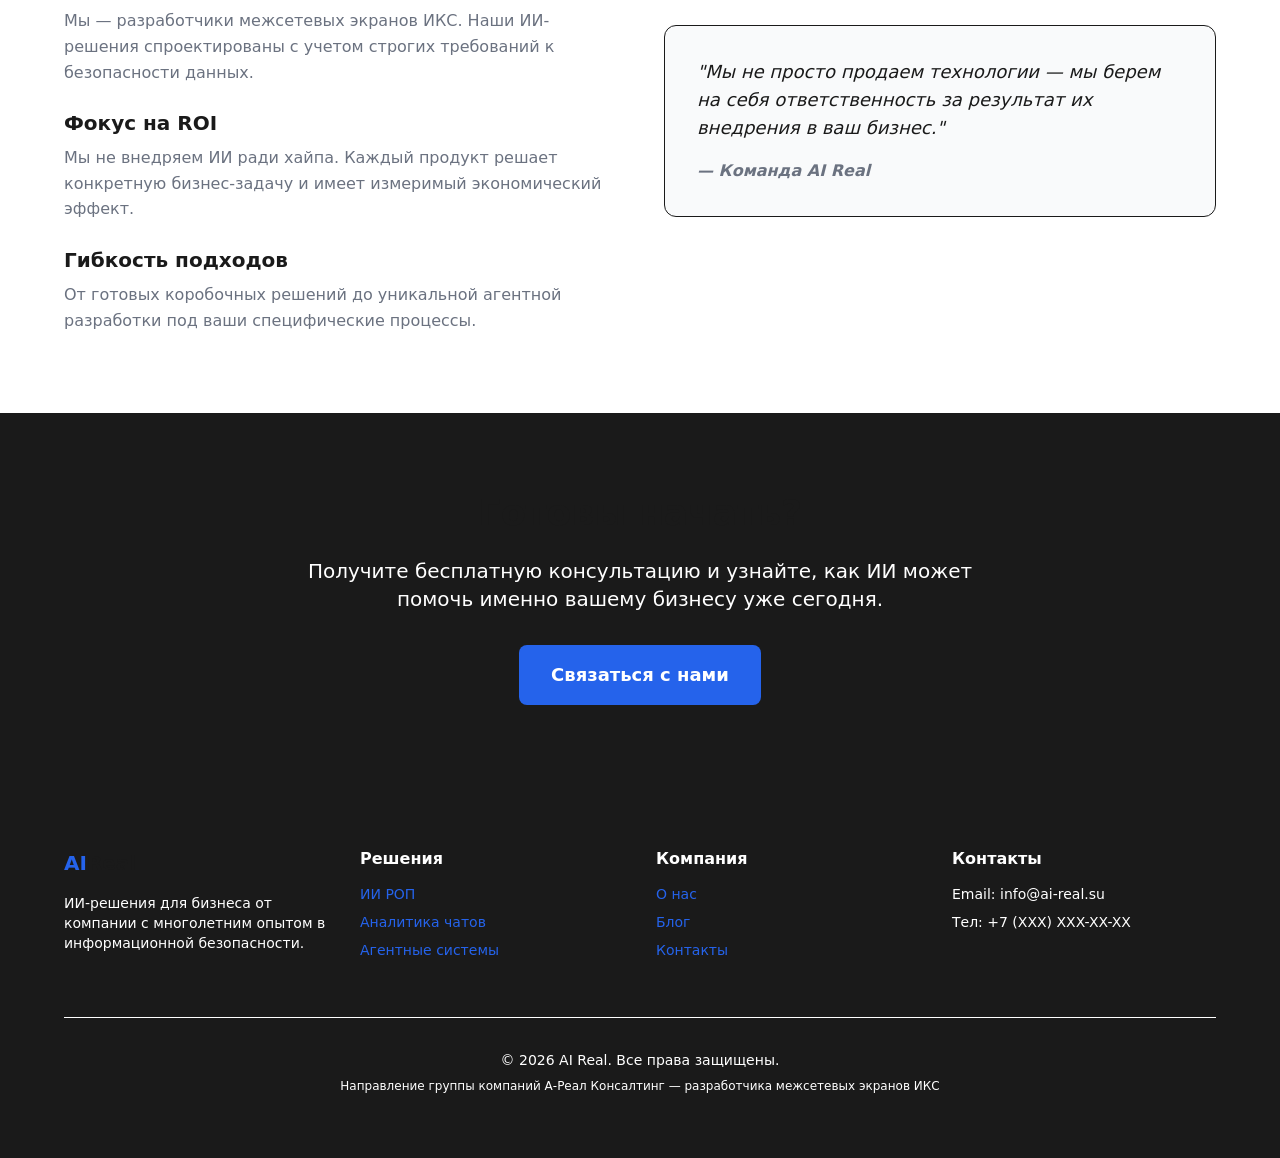
==== commit ebd2651e: "chore: auto-deploy 2026-07-31 19:01:31" ====
--- a/index.html
+++ b/index.html
@@ -1,4 +1,4 @@
-<!DOCTYPE html><html lang="ru"> <head><meta charset="UTF-8"><meta name="viewport" content="width=device-width, initial-scale=1.0"><link rel="icon" type="image/svg+xml" href="/favicon.svg"><title>AI Real — ИИ-решения для бизнеса</title><meta name="description" content="ИИ-решения для бизнеса от А-Реал Консалтинг"><link rel="canonical" href="https://ai-real.su/"><!-- Open Graph --><meta property="og:type" content="website"><meta property="og:title" content="AI Real — ИИ-решения для бизнеса"><meta property="og:description" content="ИИ-решения для бизнеса от А-Реал Консалтинг"><meta property="og:url" content="https://ai-real.su/"><meta property="og:site_name" content="AI Real"><link rel="stylesheet" href="/_astro/_slug_.CewQMzHf.css"></head> <body> <header class="bg-white sticky top-0 z-50"> <nav class="container py-6 flex items-center justify-between"> <a href="/" class="flex items-center gap-2"> <img src="/logo-wbg.png" alt="AI Real" class="h-12 w-auto"> </a> <ul class="hidden md:flex items-center gap-8"> <li> <a href="/" class="text-dark hover:text-primary font-medium transition-colors"> Главная </a> </li><li> <a href="/products/" class="text-dark hover:text-primary font-medium transition-colors"> Продукты </a> </li><li> <a href="/services/" class="text-dark hover:text-primary font-medium transition-colors"> Услуги </a> </li><li> <a href="/blog/" class="text-dark hover:text-primary font-medium transition-colors"> Блог </a> </li><li> <a href="/contacts/" class="text-dark hover:text-primary font-medium transition-colors"> Контакты </a> </li> </ul> <div class="hidden md:block"> <a href="/contacts/" class="bg-primary hover:bg-primary-dark text-white px-6 py-3 rounded-lg font-semibold transition-colors">
+<!DOCTYPE html><html lang="ru"> <head><meta charset="UTF-8"><meta name="viewport" content="width=device-width, initial-scale=1.0"><link rel="icon" type="image/svg+xml" href="/favicon.svg"><title>AI Real — ИИ-решения для бизнеса</title><meta name="description" content="ИИ-решения для бизнеса от А-Реал Консалтинг"><link rel="canonical" href="https://ai-real.su/"><!-- Open Graph --><meta property="og:type" content="website"><meta property="og:title" content="AI Real — ИИ-решения для бизнеса"><meta property="og:description" content="ИИ-решения для бизнеса от А-Реал Консалтинг"><meta property="og:url" content="https://ai-real.su/"><meta property="og:site_name" content="AI Real"><link rel="stylesheet" href="/_astro/_slug_.CewQMzHf.css"></head> <body> <header class="bg-white sticky top-0 z-50"> <nav class="container py-6 flex items-center justify-between"> <a href="/" class="flex items-center gap-2"> <img src="/logo-mono1.png" alt="AI Real" class="h-12 w-auto"> </a> <ul class="hidden md:flex items-center gap-8"> <li> <a href="/" class="text-dark hover:text-primary font-medium transition-colors"> Главная </a> </li><li> <a href="/products/" class="text-dark hover:text-primary font-medium transition-colors"> Продукты </a> </li><li> <a href="/services/" class="text-dark hover:text-primary font-medium transition-colors"> Услуги </a> </li><li> <a href="/blog/" class="text-dark hover:text-primary font-medium transition-colors"> Блог </a> </li><li> <a href="/contacts/" class="text-dark hover:text-primary font-medium transition-colors"> Контакты </a> </li> </ul> <div class="hidden md:block"> <a href="/contacts/" class="bg-primary hover:bg-primary-dark text-white px-6 py-3 rounded-lg font-semibold transition-colors">
 Связаться
 </a> </div> </nav>  </header> <main>   <section class="bg-light-gray py-20 md:py-32"> <div class="container"> <div class="max-w-3xl"> <h1 class="text-4xl md:text-6xl font-bold mb-6">
 ИИ-решения, которые <span class="text-primary">окупаются</span> </h1> <p class="text-lg md:text-xl text-gray mb-8">
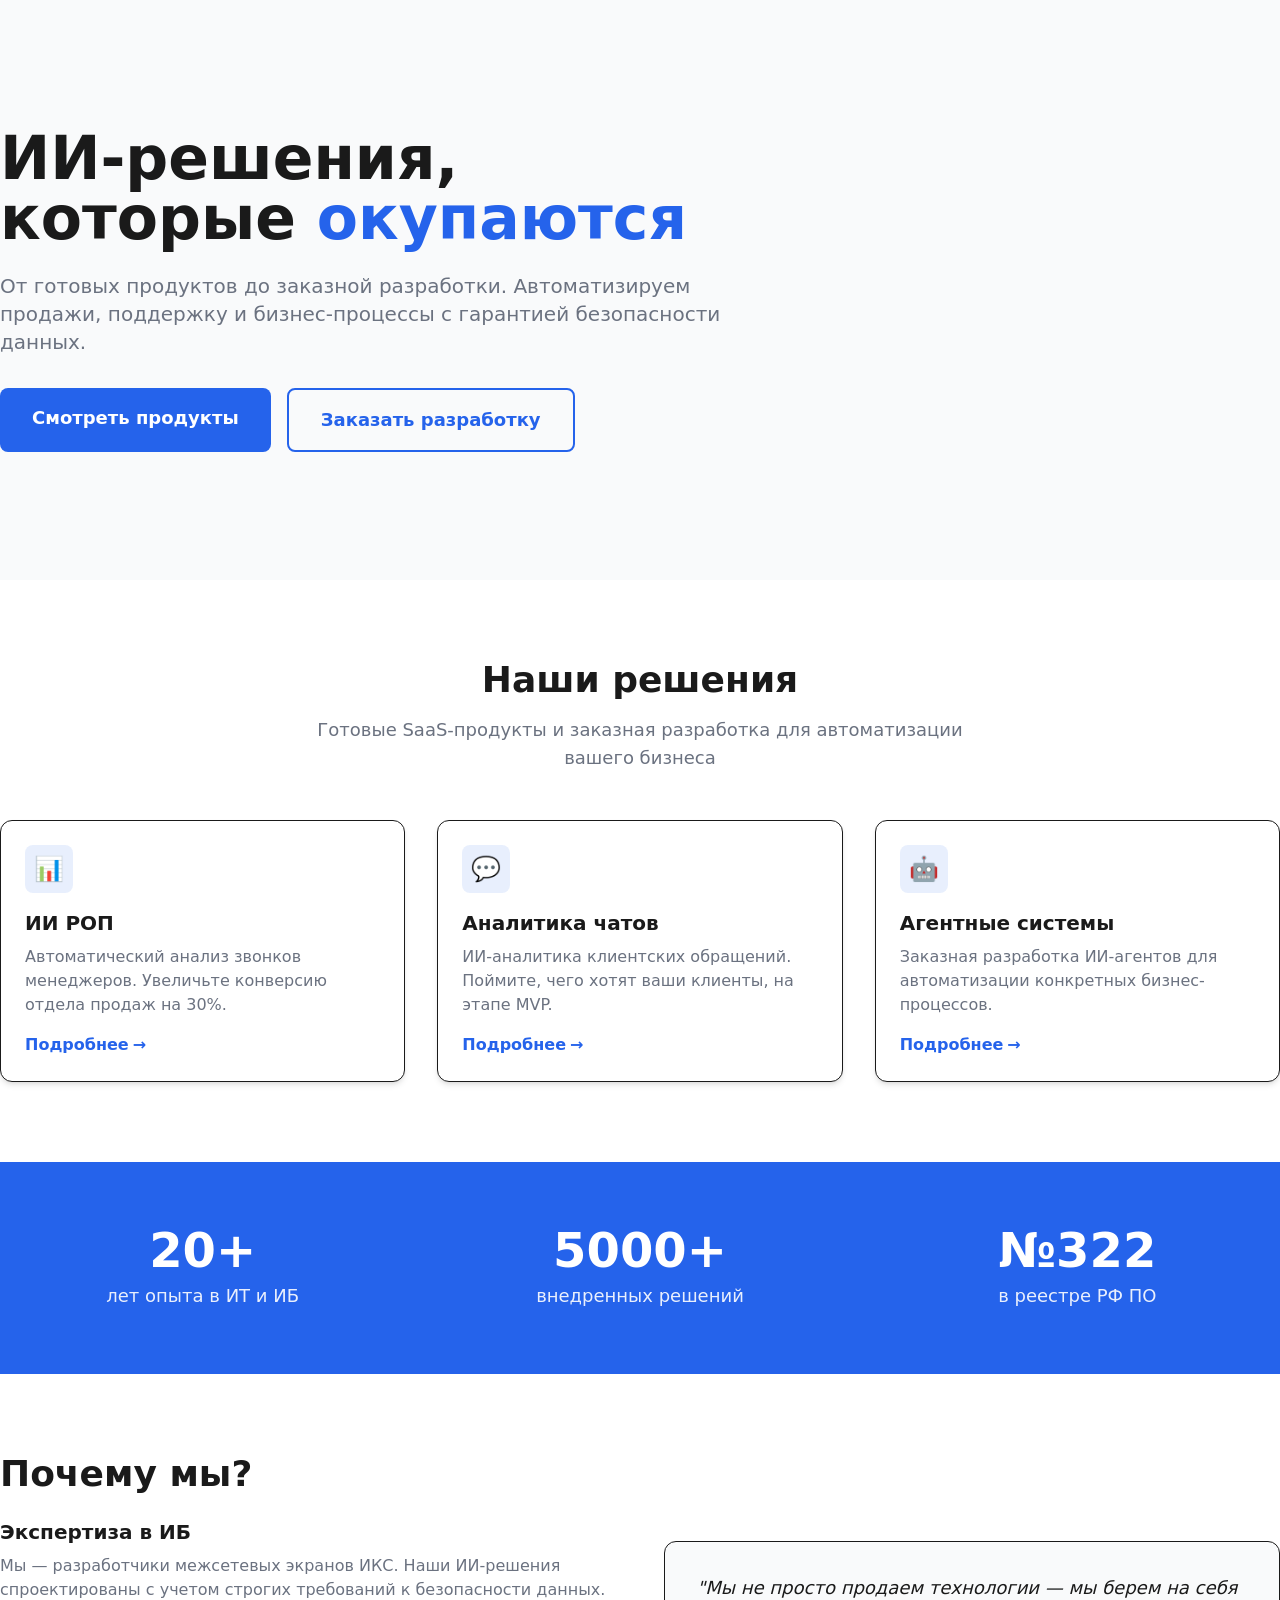
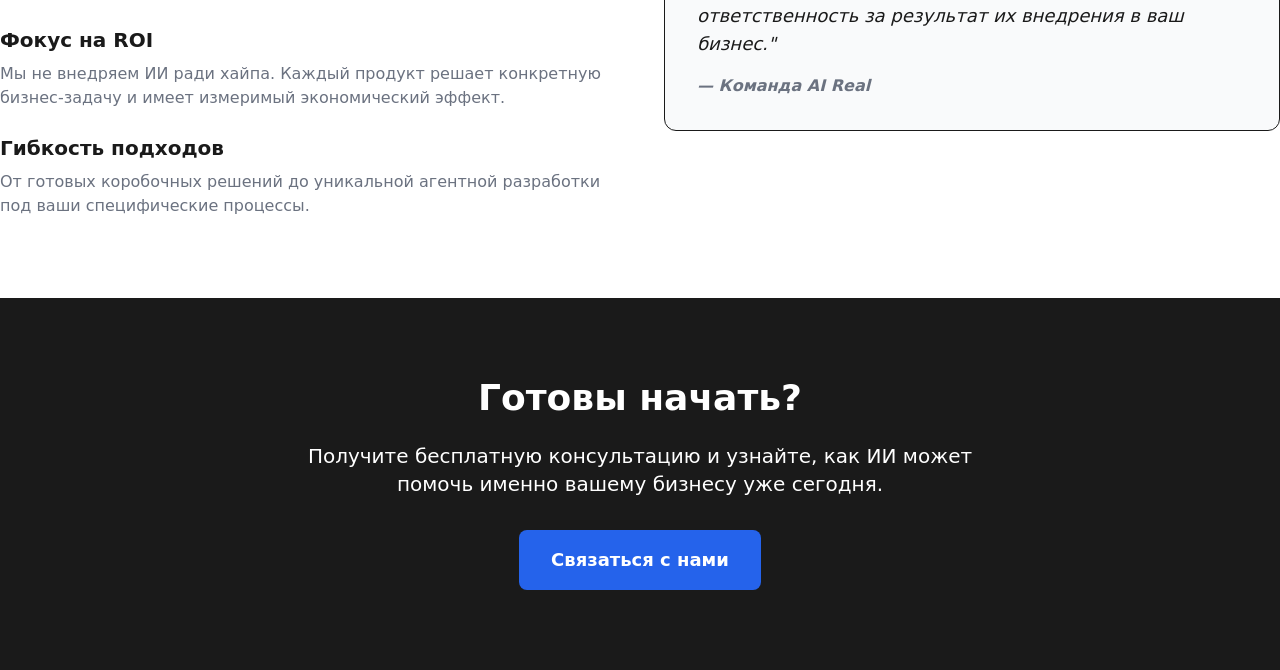
==== commit 8afe4c1d: "chore: auto-deploy 2026-08-02 14:53:49" ====
--- a/index.html
+++ b/index.html
@@ -1,31 +1 @@
-<!DOCTYPE html><html lang="ru"> <head><meta charset="UTF-8"><meta name="viewport" content="width=device-width, initial-scale=1.0"><link rel="icon" type="image/svg+xml" href="/favicon.svg"><title>AI Real — ИИ-решения для бизнеса</title><meta name="description" content="ИИ-решения для бизнеса от А-Реал Консалтинг"><link rel="canonical" href="https://ai-real.su/"><!-- Open Graph --><meta property="og:type" content="website"><meta property="og:title" content="AI Real — ИИ-решения для бизнеса"><meta property="og:description" content="ИИ-решения для бизнеса от А-Реал Консалтинг"><meta property="og:url" content="https://ai-real.su/"><meta property="og:site_name" content="AI Real"><link rel="stylesheet" href="/_astro/_slug_.CewQMzHf.css"></head> <body> <header class="bg-white sticky top-0 z-50"> <nav class="container py-6 flex items-center justify-between"> <a href="/" class="flex items-center gap-2"> <img src="/logo-mono1.png" alt="AI Real" class="h-12 w-auto"> </a> <ul class="hidden md:flex items-center gap-8"> <li> <a href="/" class="text-dark hover:text-primary font-medium transition-colors"> Главная </a> </li><li> <a href="/products/" class="text-dark hover:text-primary font-medium transition-colors"> Продукты </a> </li><li> <a href="/services/" class="text-dark hover:text-primary font-medium transition-colors"> Услуги </a> </li><li> <a href="/blog/" class="text-dark hover:text-primary font-medium transition-colors"> Блог </a> </li><li> <a href="/contacts/" class="text-dark hover:text-primary font-medium transition-colors"> Контакты </a> </li> </ul> <div class="hidden md:block"> <a href="/contacts/" class="bg-primary hover:bg-primary-dark text-white px-6 py-3 rounded-lg font-semibold transition-colors">
-Связаться
-</a> </div> </nav>  </header> <main>   <section class="bg-light-gray py-20 md:py-32"> <div class="container"> <div class="max-w-3xl"> <h1 class="text-4xl md:text-6xl font-bold mb-6">
-ИИ-решения, которые <span class="text-primary">окупаются</span> </h1> <p class="text-lg md:text-xl text-gray mb-8">
-От готовых продуктов до заказной разработки. Автоматизируем продажи, поддержку и бизнес-процессы с гарантией безопасности данных.
-</p> <div class="flex flex-wrap gap-4"> <a href="/products/" class="inline-block font-semibold rounded-lg transition-all duration-200 text-center bg-primary hover:bg-primary-dark text-white px-8 py-4 text-lg ">
-Смотреть продукты
-</a> <a href="/services/custom-dev/" class="inline-block font-semibold rounded-lg transition-all duration-200 text-center border-2 border-primary text-primary hover:bg-primary hover:text-white px-8 py-4 text-lg ">
-Заказать разработку
-</a> </div> </div> </div> </section>  <section class="py-20"> <div class="container"> <h2 class="text-3xl md:text-4xl font-bold text-center mb-4">Наши решения</h2> <p class="text-center text-gray text-lg mb-12 max-w-2xl mx-auto">
-Готовые SaaS-продукты и заказная разработка для автоматизации вашего бизнеса
-</p> <div class="grid md:grid-cols-3 gap-8"> <div class="bg-white rounded-xl shadow-md hover:shadow-lg transition-shadow duration-300 p-6 border border-gray-100 "> <div class="w-12 h-12 bg-primary/10 rounded-lg flex items-center justify-center mb-4"> <span class="text-2xl">📊</span> </div> <h3 class="text-xl font-bold mb-2">ИИ РОП</h3> <p class="text-gray mb-4">Автоматический анализ звонков менеджеров. Увеличьте конверсию отдела продаж на 30%.</p> <a href="/products/ai-rop/" class="text-primary font-semibold hover:text-primary-dark inline-flex items-center gap-1">
-Подробнее <span>→</span> </a>  </div><div class="bg-white rounded-xl shadow-md hover:shadow-lg transition-shadow duration-300 p-6 border border-gray-100 "> <div class="w-12 h-12 bg-primary/10 rounded-lg flex items-center justify-center mb-4"> <span class="text-2xl">💬</span> </div> <h3 class="text-xl font-bold mb-2">Аналитика чатов</h3> <p class="text-gray mb-4">ИИ-аналитика клиентских обращений. Поймите, чего хотят ваши клиенты, на этапе MVP.</p> <a href="/products/chat-analytics/" class="text-primary font-semibold hover:text-primary-dark inline-flex items-center gap-1">
-Подробнее <span>→</span> </a>  </div><div class="bg-white rounded-xl shadow-md hover:shadow-lg transition-shadow duration-300 p-6 border border-gray-100 "> <div class="w-12 h-12 bg-primary/10 rounded-lg flex items-center justify-center mb-4"> <span class="text-2xl">🤖</span> </div> <h3 class="text-xl font-bold mb-2">Агентные системы</h3> <p class="text-gray mb-4">Заказная разработка ИИ-агентов для автоматизации конкретных бизнес-процессов.</p> <a href="/services/custom-dev/" class="text-primary font-semibold hover:text-primary-dark inline-flex items-center gap-1">
-Подробнее <span>→</span> </a>  </div> </div> </div> </section>  <section class="bg-primary text-white py-16"> <div class="container"> <div class="grid md:grid-cols-3 gap-8 text-center"> <div> <div class="text-4xl md:text-5xl font-bold mb-2">20+</div> <div class="text-lg opacity-90">лет опыта в ИТ и ИБ</div> </div><div> <div class="text-4xl md:text-5xl font-bold mb-2">5000+</div> <div class="text-lg opacity-90">внедренных решений</div> </div><div> <div class="text-4xl md:text-5xl font-bold mb-2">№322</div> <div class="text-lg opacity-90">в реестре РФ ПО</div> </div> </div> </div> </section>  <section class="py-20"> <div class="container"> <div class="grid md:grid-cols-2 gap-12 items-center"> <div> <h2 class="text-3xl md:text-4xl font-bold mb-6">Почему мы?</h2> <div class="space-y-6"> <div> <h3 class="text-xl font-bold mb-2">Экспертиза в ИБ</h3> <p class="text-gray">
-Мы — разработчики межсетевых экранов ИКС. Наши ИИ-решения спроектированы с учетом строгих требований к безопасности данных.
-</p> </div> <div> <h3 class="text-xl font-bold mb-2">Фокус на ROI</h3> <p class="text-gray">
-Мы не внедряем ИИ ради хайпа. Каждый продукт решает конкретную бизнес-задачу и имеет измеримый экономический эффект.
-</p> </div> <div> <h3 class="text-xl font-bold mb-2">Гибкость подходов</h3> <p class="text-gray">
-От готовых коробочных решений до уникальной агентной разработки под ваши специфические процессы.
-</p> </div> </div> </div> <div class="bg-light-gray rounded-xl p-8 border border-gray-100"> <blockquote class="text-lg italic mb-4 text-dark">
-"Мы не просто продаем технологии — мы берем на себя ответственность за результат их внедрения в ваш бизнес."
-</blockquote> <cite class="text-gray font-semibold">— Команда AI Real</cite> </div> </div> </div> </section>  <section class="bg-dark text-white py-20"> <div class="container text-center"> <h2 class="text-3xl md:text-4xl font-bold mb-6">Готовы начать?</h2> <p class="text-lg md:text-xl mb-8 max-w-2xl mx-auto text-gray-300">
-Получите бесплатную консультацию и узнайте, как ИИ может помочь именно вашему бизнесу уже сегодня.
-</p> <a href="/contacts/" class="inline-block font-semibold rounded-lg transition-all duration-200 text-center bg-primary hover:bg-primary-dark text-white px-8 py-4 text-lg ">
-Связаться с нами
-</a> </div> </section>  </main> <footer class="bg-dark text-white py-16"> <div class="container"> <div class="grid md:grid-cols-4 gap-8 mb-12"> <div> <h3 class="text-xl font-bold mb-4"><span class="text-primary">AI</span>Real</h3> <p class="text-gray-300 mb-4 text-sm">
-ИИ-решения для бизнеса от компании с многолетним опытом в информационной безопасности.
-</p> </div> <div> <h4 class="font-bold mb-4 text-white">Решения</h4> <ul class="space-y-2 text-sm"> <li><a href="/products/ai-rop/" class="text-gray-300 hover:text-white">ИИ РОП</a></li> <li><a href="/products/chat-analytics/" class="text-gray-300 hover:text-white">Аналитика чатов</a></li> <li><a href="/services/custom-dev/" class="text-gray-300 hover:text-white">Агентные системы</a></li> </ul> </div> <div> <h4 class="font-bold mb-4 text-white">Компания</h4> <ul class="space-y-2 text-sm"> <li><a href="/about/" class="text-gray-300 hover:text-white">О нас</a></li> <li><a href="/blog/" class="text-gray-300 hover:text-white">Блог</a></li> <li><a href="/contacts/" class="text-gray-300 hover:text-white">Контакты</a></li> </ul> </div> <div> <h4 class="font-bold mb-4 text-white">Контакты</h4> <ul class="space-y-2 text-sm text-gray-300"> <li>Email: info@ai-real.su</li> <li>Тел: +7 (XXX) XXX-XX-XX</li> </ul> </div> </div> <div class="border-t border-gray-700 pt-8 text-center text-gray-400 text-sm"> <p>&copy; 2026 AI Real. Все права защищены.</p> <p class="mt-2 text-xs text-gray-500">
-Направление группы компаний А-Реал Консалтинг — разработчика межсетевых экранов ИКС
-</p> </div> </div> </footer> </body></html>+<!DOCTYPE html><html lang="ru"><head><meta charset="UTF-8"><meta name="viewport" content="width=device-width, initial-scale=1.0"><title>AI Real — ИИ-решения для бизнеса</title><meta name="description" content="ИИ-решения для бизнеса от компании с многолетним опытом в информационной безопасности."><!-- Каноническая ссылка --><link rel="canonical" href="https://ai-real.su/"><!-- Open Graph (для красивых ссылок в Telegram/VK) --><meta property="og:title" content="AI Real — ИИ-решения для бизнеса"><meta property="og:description" content="ИИ-решения для бизнеса от компании с многолетним опытом в информационной безопасности."><meta property="og:image" content="https://ai-real.su/og-image.jpg"><meta property="og:url" content="https://ai-real.su/"><meta property="og:type" content="website"><!-- Микроразметка Организации --><script type="application/ld+json">{"@context":"https://schema.org","@type":"Organization","name":"AI Real","url":"https://ai-real.su","logo":"https://ai-real.su/logo-mono1.png","description":"Разработка и внедрение ИИ-решений для бизнеса. Направление группы компаний А-Реал Консалтинг.","parentOrganization":{"@type":"Organization","name":"А-Реал Консалтинг","description":"Разработчик межсетевых экранов ИКС"},"contactPoint":{"@type":"ContactPoint","email":"info@ai-real.su","contactType":"customer service"}}</script><link rel="icon" type="image/svg+xml" href="/favicon.svg"><link rel="stylesheet" href="/_astro/BaseLayout.Gvc3C6Ye.css"></head><body class="bg-white text-dark font-sans antialiased"><section class="bg-light-gray py-20 md:py-32"><div class="container"><div class="max-w-3xl"><h1 class="text-4xl md:text-6xl font-bold mb-6">ИИ-решения, которые <span class="text-primary">окупаются</span></h1><p class="text-lg md:text-xl text-gray mb-8">От готовых продуктов до заказной разработки. Автоматизируем продажи, поддержку и бизнес-процессы с гарантией безопасности данных.</p><div class="flex flex-wrap gap-4"><a href="/products/" class="inline-block font-semibold rounded-lg transition-all duration-200 text-center bg-primary hover:bg-primary-dark text-white px-8 py-4 text-lg ">Смотреть продукты</a><a href="/services/custom-dev/" class="inline-block font-semibold rounded-lg transition-all duration-200 text-center border-2 border-primary text-primary hover:bg-primary hover:text-white px-8 py-4 text-lg ">Заказать разработку</a></div></div></div></section><section class="py-20"><div class="container"><h2 class="text-3xl md:text-4xl font-bold text-center mb-4">Наши решения</h2><p class="text-center text-gray text-lg mb-12 max-w-2xl mx-auto">Готовые SaaS-продукты и заказная разработка для автоматизации вашего бизнеса</p><div class="grid md:grid-cols-3 gap-8"><div class="bg-white rounded-xl shadow-md hover:shadow-lg transition-shadow duration-300 p-6 border border-gray-100 "><div class="w-12 h-12 bg-primary/10 rounded-lg flex items-center justify-center mb-4"><span class="text-2xl">📊</span></div><h3 class="text-xl font-bold mb-2">ИИ РОП</h3><p class="text-gray mb-4">Автоматический анализ звонков менеджеров. Увеличьте конверсию отдела продаж на 30%.</p><a href="/products/ai-rop/" class="text-primary font-semibold hover:text-primary-dark inline-flex items-center gap-1">Подробнее <span>→</span></a></div><div class="bg-white rounded-xl shadow-md hover:shadow-lg transition-shadow duration-300 p-6 border border-gray-100 "><div class="w-12 h-12 bg-primary/10 rounded-lg flex items-center justify-center mb-4"><span class="text-2xl">💬</span></div><h3 class="text-xl font-bold mb-2">Аналитика чатов</h3><p class="text-gray mb-4">ИИ-аналитика клиентских обращений. Поймите, чего хотят ваши клиенты, на этапе MVP.</p><a href="/products/chat-analytics/" class="text-primary font-semibold hover:text-primary-dark inline-flex items-center gap-1">Подробнее <span>→</span></a></div><div class="bg-white rounded-xl shadow-md hover:shadow-lg transition-shadow duration-300 p-6 border border-gray-100 "><div class="w-12 h-12 bg-primary/10 rounded-lg flex items-center justify-center mb-4"><span class="text-2xl">🤖</span></div><h3 class="text-xl font-bold mb-2">Агентные системы</h3><p class="text-gray mb-4">Заказная разработка ИИ-агентов для автоматизации конкретных бизнес-процессов.</p><a href="/services/custom-dev/" class="text-primary font-semibold hover:text-primary-dark inline-flex items-center gap-1">Подробнее <span>→</span></a></div></div></div></section><section class="bg-primary text-white py-16"><div class="container"><div class="grid md:grid-cols-3 gap-8 text-center"><div><div class="text-4xl md:text-5xl font-bold mb-2">20+</div><div class="text-lg opacity-90">лет опыта в ИТ и ИБ</div></div><div><div class="text-4xl md:text-5xl font-bold mb-2">5000+</div><div class="text-lg opacity-90">внедренных решений</div></div><div><div class="text-4xl md:text-5xl font-bold mb-2">№322</div><div class="text-lg opacity-90">в реестре РФ ПО</div></div></div></div></section><section class="py-20"><div class="container"><div class="grid md:grid-cols-2 gap-12 items-center"><div><h2 class="text-3xl md:text-4xl font-bold mb-6">Почему мы?</h2><div class="space-y-6"><div><h3 class="text-xl font-bold mb-2">Экспертиза в ИБ</h3><p class="text-gray">Мы — разработчики межсетевых экранов ИКС. Наши ИИ-решения спроектированы с учетом строгих требований к безопасности данных.</p></div><div><h3 class="text-xl font-bold mb-2">Фокус на ROI</h3><p class="text-gray">Мы не внедряем ИИ ради хайпа. Каждый продукт решает конкретную бизнес-задачу и имеет измеримый экономический эффект.</p></div><div><h3 class="text-xl font-bold mb-2">Гибкость подходов</h3><p class="text-gray">От готовых коробочных решений до уникальной агентной разработки под ваши специфические процессы.</p></div></div></div><div class="bg-light-gray rounded-xl p-8 border border-gray-100"><blockquote class="text-lg italic mb-4 text-dark">"Мы не просто продаем технологии — мы берем на себя ответственность за результат их внедрения в ваш бизнес."</blockquote><cite class="text-gray font-semibold">— Команда AI Real</cite></div></div></div></section><section class="bg-dark text-white py-20"><div class="container text-center"><h2 class="text-3xl md:text-4xl font-bold mb-6">Готовы начать?</h2><p class="text-lg md:text-xl mb-8 max-w-2xl mx-auto text-gray-300">Получите бесплатную консультацию и узнайте, как ИИ может помочь именно вашему бизнесу уже сегодня.</p><a href="/contacts/" class="inline-block font-semibold rounded-lg transition-all duration-200 text-center bg-primary hover:bg-primary-dark text-white px-8 py-4 text-lg ">Связаться с нами</a></div></section></body></html>
--- a/_astro/BaseLayout.Gvc3C6Ye.css
+++ b/_astro/BaseLayout.Gvc3C6Ye.css
@@ -0,0 +1 @@
+*,:before,:after,::backdrop{--tw-border-spacing-x:0;--tw-border-spacing-y:0;--tw-translate-x:0;--tw-translate-y:0;--tw-rotate:0;--tw-skew-x:0;--tw-skew-y:0;--tw-scale-x:1;--tw-scale-y:1;--tw-pan-x: ;--tw-pan-y: ;--tw-pinch-zoom: ;--tw-scroll-snap-strictness:proximity;--tw-gradient-from-position: ;--tw-gradient-via-position: ;--tw-gradient-to-position: ;--tw-ordinal: ;--tw-slashed-zero: ;--tw-numeric-figure: ;--tw-numeric-spacing: ;--tw-numeric-fraction: ;--tw-ring-inset: ;--tw-ring-offset-width:0px;--tw-ring-offset-color:#fff;--tw-ring-color:#3b82f680;--tw-ring-offset-shadow:0 0 #0000;--tw-ring-shadow:0 0 #0000;--tw-shadow:0 0 #0000;--tw-shadow-colored:0 0 #0000;--tw-blur: ;--tw-brightness: ;--tw-contrast: ;--tw-grayscale: ;--tw-hue-rotate: ;--tw-invert: ;--tw-saturate: ;--tw-sepia: ;--tw-drop-shadow: ;--tw-backdrop-blur: ;--tw-backdrop-brightness: ;--tw-backdrop-contrast: ;--tw-backdrop-grayscale: ;--tw-backdrop-hue-rotate: ;--tw-backdrop-invert: ;--tw-backdrop-opacity: ;--tw-backdrop-saturate: ;--tw-backdrop-sepia: ;--tw-contain-size: ;--tw-contain-layout: ;--tw-contain-paint: ;--tw-contain-style: }*,:before,:after{box-sizing:border-box;border:0 solid}:before,:after{--tw-content:""}html,:host{-webkit-text-size-adjust:100%;tab-size:4;font-feature-settings:normal;font-variation-settings:normal;-webkit-tap-highlight-color:transparent;font-family:Inter,system-ui,-apple-system,sans-serif;line-height:1.5}body{line-height:inherit;margin:0}hr{height:0;color:inherit;border-top-width:1px}abbr:where([title]){text-decoration:underline dotted}h1,h2,h3,h4,h5,h6{font-size:inherit;font-weight:inherit}a{color:inherit;text-decoration:inherit}b,strong{font-weight:bolder}code,kbd,samp,pre{font-feature-settings:normal;font-variation-settings:normal;font-family:ui-monospace,SFMono-Regular,Menlo,Monaco,Consolas,Liberation Mono,Courier New,monospace;font-size:1em}small{font-size:80%}sub,sup{vertical-align:baseline;font-size:75%;line-height:0;position:relative}sub{bottom:-.25em}sup{top:-.5em}table{text-indent:0;border-color:inherit;border-collapse:collapse}button,input,optgroup,select,textarea{font-feature-settings:inherit;font-variation-settings:inherit;font-family:inherit;font-size:100%;font-weight:inherit;line-height:inherit;letter-spacing:inherit;color:inherit;margin:0;padding:0}button,select{text-transform:none}button,input:where([type=button]),input:where([type=reset]),input:where([type=submit]){-webkit-appearance:button;background-color:#0000;background-image:none}:-moz-focusring{outline:auto}:-moz-ui-invalid{box-shadow:none}progress{vertical-align:baseline}::-webkit-inner-spin-button{height:auto}::-webkit-outer-spin-button{height:auto}[type=search]{-webkit-appearance:textfield;outline-offset:-2px}::-webkit-search-decoration{-webkit-appearance:none}::-webkit-file-upload-button{-webkit-appearance:button;font:inherit}summary{display:list-item}blockquote,dl,dd,h1,h2,h3,h4,h5,h6,hr,figure,p,pre{margin:0}fieldset{margin:0;padding:0}legend{padding:0}ol,ul,menu{margin:0;padding:0;list-style:none}dialog{padding:0}textarea{resize:vertical}input::-moz-placeholder{opacity:1;color:#9ca3af}textarea::-moz-placeholder{opacity:1;color:#9ca3af}input::placeholder,textarea::placeholder{opacity:1;color:#9ca3af}button,[role=button]{cursor:pointer}:disabled{cursor:default}img,svg,video,canvas,audio,iframe,embed,object{vertical-align:middle;display:block}img,video{max-width:100%;height:auto}[hidden]:where(:not([hidden=until-found])){display:none}.container{width:100%}@media (width>=640px){.container{max-width:640px}}@media (width>=768px){.container{max-width:768px}}@media (width>=1024px){.container{max-width:1024px}}@media (width>=1280px){.container{max-width:1280px}}@media (width>=1536px){.container{max-width:1536px}}.prose{color:var(--tw-prose-body);max-width:65ch}.prose :where(p):not(:where([class~=not-prose],[class~=not-prose] *)){margin-top:1.25em;margin-bottom:1.25em}.prose :where([class~=lead]):not(:where([class~=not-prose],[class~=not-prose] *)){color:var(--tw-prose-lead);margin-top:1.2em;margin-bottom:1.2em;font-size:1.25em;line-height:1.6}.prose :where(a):not(:where([class~=not-prose],[class~=not-prose] *)){color:var(--tw-prose-links);font-weight:500;text-decoration:underline}.prose :where(strong):not(:where([class~=not-prose],[class~=not-prose] *)){color:var(--tw-prose-bold);font-weight:600}.prose :where(a strong):not(:where([class~=not-prose],[class~=not-prose] *)),.prose :where(blockquote strong):not(:where([class~=not-prose],[class~=not-prose] *)),.prose :where(thead th strong):not(:where([class~=not-prose],[class~=not-prose] *)){color:inherit}.prose :where(ol):not(:where([class~=not-prose],[class~=not-prose] *)){margin-top:1.25em;margin-bottom:1.25em;padding-inline-start:1.625em;list-style-type:decimal}.prose :where(ol[type=A]):not(:where([class~=not-prose],[class~=not-prose] *)){list-style-type:upper-alpha}.prose :where(ol[type=a]):not(:where([class~=not-prose],[class~=not-prose] *)){list-style-type:lower-alpha}.prose :where(ol[type=A s]):not(:where([class~=not-prose],[class~=not-prose] *)){list-style-type:upper-alpha}.prose :where(ol[type=a s]):not(:where([class~=not-prose],[class~=not-prose] *)){list-style-type:lower-alpha}.prose :where(ol[type=I]):not(:where([class~=not-prose],[class~=not-prose] *)){list-style-type:upper-roman}.prose :where(ol[type=i]):not(:where([class~=not-prose],[class~=not-prose] *)){list-style-type:lower-roman}.prose :where(ol[type=I s]):not(:where([class~=not-prose],[class~=not-prose] *)){list-style-type:upper-roman}.prose :where(ol[type=i s]):not(:where([class~=not-prose],[class~=not-prose] *)){list-style-type:lower-roman}.prose :where(ol[type="1"]):not(:where([class~=not-prose],[class~=not-prose] *)){list-style-type:decimal}.prose :where(ul):not(:where([class~=not-prose],[class~=not-prose] *)){margin-top:1.25em;margin-bottom:1.25em;padding-inline-start:1.625em;list-style-type:disc}.prose :where(ol>li):not(:where([class~=not-prose],[class~=not-prose] *))::marker{color:var(--tw-prose-counters);font-weight:400}.prose :where(ul>li):not(:where([class~=not-prose],[class~=not-prose] *))::marker{color:var(--tw-prose-bullets)}.prose :where(dt):not(:where([class~=not-prose],[class~=not-prose] *)){color:var(--tw-prose-headings);margin-top:1.25em;font-weight:600}.prose :where(hr):not(:where([class~=not-prose],[class~=not-prose] *)){border-color:var(--tw-prose-hr);border-top-width:1px;margin-top:3em;margin-bottom:3em}.prose :where(blockquote):not(:where([class~=not-prose],[class~=not-prose] *)){color:var(--tw-prose-quotes);border-inline-start-width:.25rem;border-inline-start-color:var(--tw-prose-quote-borders);quotes:"“""”""‘""’";margin-top:1.6em;margin-bottom:1.6em;padding-inline-start:1em;font-style:italic;font-weight:500}.prose :where(blockquote p:first-of-type):not(:where([class~=not-prose],[class~=not-prose] *)):before{content:open-quote}.prose :where(blockquote p:last-of-type):not(:where([class~=not-prose],[class~=not-prose] *)):after{content:close-quote}.prose :where(h1):not(:where([class~=not-prose],[class~=not-prose] *)){color:var(--tw-prose-headings);margin-top:0;margin-bottom:.888889em;font-size:2.25em;font-weight:800;line-height:1.11111}.prose :where(h1 strong):not(:where([class~=not-prose],[class~=not-prose] *)){color:inherit;font-weight:900}.prose :where(h2):not(:where([class~=not-prose],[class~=not-prose] *)){color:var(--tw-prose-headings);margin-top:2em;margin-bottom:1em;font-size:1.5em;font-weight:700;line-height:1.33333}.prose :where(h2 strong):not(:where([class~=not-prose],[class~=not-prose] *)){color:inherit;font-weight:800}.prose :where(h3):not(:where([class~=not-prose],[class~=not-prose] *)){color:var(--tw-prose-headings);margin-top:1.6em;margin-bottom:.6em;font-size:1.25em;font-weight:600;line-height:1.6}.prose :where(h3 strong):not(:where([class~=not-prose],[class~=not-prose] *)){color:inherit;font-weight:700}.prose :where(h4):not(:where([class~=not-prose],[class~=not-prose] *)){color:var(--tw-prose-headings);margin-top:1.5em;margin-bottom:.5em;font-weight:600;line-height:1.5}.prose :where(h4 strong):not(:where([class~=not-prose],[class~=not-prose] *)){color:inherit;font-weight:700}.prose :where(img):not(:where([class~=not-prose],[class~=not-prose] *)){margin-top:2em;margin-bottom:2em}.prose :where(picture):not(:where([class~=not-prose],[class~=not-prose] *)){margin-top:2em;margin-bottom:2em;display:block}.prose :where(video):not(:where([class~=not-prose],[class~=not-prose] *)){margin-top:2em;margin-bottom:2em}.prose :where(kbd):not(:where([class~=not-prose],[class~=not-prose] *)){color:var(--tw-prose-kbd);box-shadow:0 0 0 1px var(--tw-prose-kbd-shadows), 0 3px 0 var(--tw-prose-kbd-shadows);padding-top:.1875em;padding-inline-end:.375em;padding-bottom:.1875em;border-radius:.3125rem;padding-inline-start:.375em;font-family:inherit;font-size:.875em;font-weight:500}.prose :where(code):not(:where([class~=not-prose],[class~=not-prose] *)){color:var(--tw-prose-code);font-size:.875em;font-weight:600}.prose :where(code):not(:where([class~=not-prose],[class~=not-prose] *)):before,.prose :where(code):not(:where([class~=not-prose],[class~=not-prose] *)):after{content:"`"}.prose :where(a code):not(:where([class~=not-prose],[class~=not-prose] *)),.prose :where(h1 code):not(:where([class~=not-prose],[class~=not-prose] *)){color:inherit}.prose :where(h2 code):not(:where([class~=not-prose],[class~=not-prose] *)){color:inherit;font-size:.875em}.prose :where(h3 code):not(:where([class~=not-prose],[class~=not-prose] *)){color:inherit;font-size:.9em}.prose :where(h4 code):not(:where([class~=not-prose],[class~=not-prose] *)),.prose :where(blockquote code):not(:where([class~=not-prose],[class~=not-prose] *)),.prose :where(thead th code):not(:where([class~=not-prose],[class~=not-prose] *)){color:inherit}.prose :where(pre):not(:where([class~=not-prose],[class~=not-prose] *)){color:var(--tw-prose-pre-code);background-color:var(--tw-prose-pre-bg);padding-top:.857143em;padding-inline-end:1.14286em;padding-bottom:.857143em;border-radius:.375rem;margin-top:1.71429em;margin-bottom:1.71429em;padding-inline-start:1.14286em;font-size:.875em;font-weight:400;line-height:1.71429;overflow-x:auto}.prose :where(pre code):not(:where([class~=not-prose],[class~=not-prose] *)){font-weight:inherit;color:inherit;font-size:inherit;font-family:inherit;line-height:inherit;background-color:#0000;border-width:0;border-radius:0;padding:0}.prose :where(pre code):not(:where([class~=not-prose],[class~=not-prose] *)):before,.prose :where(pre code):not(:where([class~=not-prose],[class~=not-prose] *)):after{content:none}.prose :where(table):not(:where([class~=not-prose],[class~=not-prose] *)){table-layout:auto;width:100%;margin-top:2em;margin-bottom:2em;font-size:.875em;line-height:1.71429}.prose :where(thead):not(:where([class~=not-prose],[class~=not-prose] *)){border-bottom-width:1px;border-bottom-color:var(--tw-prose-th-borders)}.prose :where(thead th):not(:where([class~=not-prose],[class~=not-prose] *)){color:var(--tw-prose-headings);vertical-align:bottom;padding-inline-end:.571429em;padding-bottom:.571429em;padding-inline-start:.571429em;font-weight:600}.prose :where(tbody tr):not(:where([class~=not-prose],[class~=not-prose] *)){border-bottom-width:1px;border-bottom-color:var(--tw-prose-td-borders)}.prose :where(tbody tr:last-child):not(:where([class~=not-prose],[class~=not-prose] *)){border-bottom-width:0}.prose :where(tbody td):not(:where([class~=not-prose],[class~=not-prose] *)){vertical-align:baseline}.prose :where(tfoot):not(:where([class~=not-prose],[class~=not-prose] *)){border-top-width:1px;border-top-color:var(--tw-prose-th-borders)}.prose :where(tfoot td):not(:where([class~=not-prose],[class~=not-prose] *)){vertical-align:top}.prose :where(th,td):not(:where([class~=not-prose],[class~=not-prose] *)){text-align:start}.prose :where(figure>*):not(:where([class~=not-prose],[class~=not-prose] *)){margin-top:0;margin-bottom:0}.prose :where(figcaption):not(:where([class~=not-prose],[class~=not-prose] *)){color:var(--tw-prose-captions);margin-top:.857143em;font-size:.875em;line-height:1.42857}.prose{--tw-prose-body:#374151;--tw-prose-headings:#111827;--tw-prose-lead:#4b5563;--tw-prose-links:#111827;--tw-prose-bold:#111827;--tw-prose-counters:#6b7280;--tw-prose-bullets:#d1d5db;--tw-prose-hr:#e5e7eb;--tw-prose-quotes:#111827;--tw-prose-quote-borders:#e5e7eb;--tw-prose-captions:#6b7280;--tw-prose-kbd:#111827;--tw-prose-kbd-shadows:#1118271a;--tw-prose-code:#111827;--tw-prose-pre-code:#e5e7eb;--tw-prose-pre-bg:#1f2937;--tw-prose-th-borders:#d1d5db;--tw-prose-td-borders:#e5e7eb;--tw-prose-invert-body:#d1d5db;--tw-prose-invert-headings:#fff;--tw-prose-invert-lead:#9ca3af;--tw-prose-invert-links:#fff;--tw-prose-invert-bold:#fff;--tw-prose-invert-counters:#9ca3af;--tw-prose-invert-bullets:#4b5563;--tw-prose-invert-hr:#374151;--tw-prose-invert-quotes:#f3f4f6;--tw-prose-invert-quote-borders:#374151;--tw-prose-invert-captions:#9ca3af;--tw-prose-invert-kbd:#fff;--tw-prose-invert-kbd-shadows:#ffffff1a;--tw-prose-invert-code:#fff;--tw-prose-invert-pre-code:#d1d5db;--tw-prose-invert-pre-bg:#00000080;--tw-prose-invert-th-borders:#4b5563;--tw-prose-invert-td-borders:#374151;font-size:1rem;line-height:1.75}.prose :where(picture>img):not(:where([class~=not-prose],[class~=not-prose] *)){margin-top:0;margin-bottom:0}.prose :where(li):not(:where([class~=not-prose],[class~=not-prose] *)){margin-top:.5em;margin-bottom:.5em}.prose :where(ol>li):not(:where([class~=not-prose],[class~=not-prose] *)),.prose :where(ul>li):not(:where([class~=not-prose],[class~=not-prose] *)){padding-inline-start:.375em}.prose :where(.prose>ul>li p):not(:where([class~=not-prose],[class~=not-prose] *)){margin-top:.75em;margin-bottom:.75em}.prose :where(.prose>ul>li>p:first-child):not(:where([class~=not-prose],[class~=not-prose] *)){margin-top:1.25em}.prose :where(.prose>ul>li>p:last-child):not(:where([class~=not-prose],[class~=not-prose] *)){margin-bottom:1.25em}.prose :where(.prose>ol>li>p:first-child):not(:where([class~=not-prose],[class~=not-prose] *)){margin-top:1.25em}.prose :where(.prose>ol>li>p:last-child):not(:where([class~=not-prose],[class~=not-prose] *)){margin-bottom:1.25em}.prose :where(ul ul,ul ol,ol ul,ol ol):not(:where([class~=not-prose],[class~=not-prose] *)){margin-top:.75em;margin-bottom:.75em}.prose :where(dl):not(:where([class~=not-prose],[class~=not-prose] *)){margin-top:1.25em;margin-bottom:1.25em}.prose :where(dd):not(:where([class~=not-prose],[class~=not-prose] *)){margin-top:.5em;padding-inline-start:1.625em}.prose :where(hr+*):not(:where([class~=not-prose],[class~=not-prose] *)),.prose :where(h2+*):not(:where([class~=not-prose],[class~=not-prose] *)),.prose :where(h3+*):not(:where([class~=not-prose],[class~=not-prose] *)),.prose :where(h4+*):not(:where([class~=not-prose],[class~=not-prose] *)){margin-top:0}.prose :where(thead th:first-child):not(:where([class~=not-prose],[class~=not-prose] *)){padding-inline-start:0}.prose :where(thead th:last-child):not(:where([class~=not-prose],[class~=not-prose] *)){padding-inline-end:0}.prose :where(tbody td,tfoot td):not(:where([class~=not-prose],[class~=not-prose] *)){padding-top:.571429em;padding-inline-end:.571429em;padding-bottom:.571429em;padding-inline-start:.571429em}.prose :where(tbody td:first-child,tfoot td:first-child):not(:where([class~=not-prose],[class~=not-prose] *)){padding-inline-start:0}.prose :where(tbody td:last-child,tfoot td:last-child):not(:where([class~=not-prose],[class~=not-prose] *)){padding-inline-end:0}.prose :where(figure):not(:where([class~=not-prose],[class~=not-prose] *)){margin-top:2em;margin-bottom:2em}.prose :where(.prose>:first-child):not(:where([class~=not-prose],[class~=not-prose] *)){margin-top:0}.prose :where(.prose>:last-child):not(:where([class~=not-prose],[class~=not-prose] *)){margin-bottom:0}.prose-lg{font-size:1.125rem;line-height:1.77778}.prose-lg :where(p):not(:where([class~=not-prose],[class~=not-prose] *)){margin-top:1.33333em;margin-bottom:1.33333em}.prose-lg :where([class~=lead]):not(:where([class~=not-prose],[class~=not-prose] *)){margin-top:1.09091em;margin-bottom:1.09091em;font-size:1.22222em;line-height:1.45455}.prose-lg :where(blockquote):not(:where([class~=not-prose],[class~=not-prose] *)){margin-top:1.66667em;margin-bottom:1.66667em;padding-inline-start:1em}.prose-lg :where(h1):not(:where([class~=not-prose],[class~=not-prose] *)){margin-top:0;margin-bottom:.833333em;font-size:2.66667em;line-height:1}.prose-lg :where(h2):not(:where([class~=not-prose],[class~=not-prose] *)){margin-top:1.86667em;margin-bottom:1.06667em;font-size:1.66667em;line-height:1.33333}.prose-lg :where(h3):not(:where([class~=not-prose],[class~=not-prose] *)){margin-top:1.66667em;margin-bottom:.666667em;font-size:1.33333em;line-height:1.5}.prose-lg :where(h4):not(:where([class~=not-prose],[class~=not-prose] *)){margin-top:1.77778em;margin-bottom:.444444em;line-height:1.55556}.prose-lg :where(img):not(:where([class~=not-prose],[class~=not-prose] *)),.prose-lg :where(picture):not(:where([class~=not-prose],[class~=not-prose] *)){margin-top:1.77778em;margin-bottom:1.77778em}.prose-lg :where(picture>img):not(:where([class~=not-prose],[class~=not-prose] *)){margin-top:0;margin-bottom:0}.prose-lg :where(video):not(:where([class~=not-prose],[class~=not-prose] *)){margin-top:1.77778em;margin-bottom:1.77778em}.prose-lg :where(kbd):not(:where([class~=not-prose],[class~=not-prose] *)){padding-top:.222222em;padding-inline-end:.444444em;padding-bottom:.222222em;border-radius:.3125rem;padding-inline-start:.444444em;font-size:.888889em}.prose-lg :where(code):not(:where([class~=not-prose],[class~=not-prose] *)){font-size:.888889em}.prose-lg :where(h2 code):not(:where([class~=not-prose],[class~=not-prose] *)){font-size:.866667em}.prose-lg :where(h3 code):not(:where([class~=not-prose],[class~=not-prose] *)){font-size:.875em}.prose-lg :where(pre):not(:where([class~=not-prose],[class~=not-prose] *)){padding-top:1em;padding-inline-end:1.5em;padding-bottom:1em;border-radius:.375rem;margin-top:2em;margin-bottom:2em;padding-inline-start:1.5em;font-size:.888889em;line-height:1.75}.prose-lg :where(ol):not(:where([class~=not-prose],[class~=not-prose] *)),.prose-lg :where(ul):not(:where([class~=not-prose],[class~=not-prose] *)){margin-top:1.33333em;margin-bottom:1.33333em;padding-inline-start:1.55556em}.prose-lg :where(li):not(:where([class~=not-prose],[class~=not-prose] *)){margin-top:.666667em;margin-bottom:.666667em}.prose-lg :where(ol>li):not(:where([class~=not-prose],[class~=not-prose] *)),.prose-lg :where(ul>li):not(:where([class~=not-prose],[class~=not-prose] *)){padding-inline-start:.444444em}.prose-lg :where(.prose-lg>ul>li p):not(:where([class~=not-prose],[class~=not-prose] *)){margin-top:.888889em;margin-bottom:.888889em}.prose-lg :where(.prose-lg>ul>li>p:first-child):not(:where([class~=not-prose],[class~=not-prose] *)){margin-top:1.33333em}.prose-lg :where(.prose-lg>ul>li>p:last-child):not(:where([class~=not-prose],[class~=not-prose] *)){margin-bottom:1.33333em}.prose-lg :where(.prose-lg>ol>li>p:first-child):not(:where([class~=not-prose],[class~=not-prose] *)){margin-top:1.33333em}.prose-lg :where(.prose-lg>ol>li>p:last-child):not(:where([class~=not-prose],[class~=not-prose] *)){margin-bottom:1.33333em}.prose-lg :where(ul ul,ul ol,ol ul,ol ol):not(:where([class~=not-prose],[class~=not-prose] *)){margin-top:.888889em;margin-bottom:.888889em}.prose-lg :where(dl):not(:where([class~=not-prose],[class~=not-prose] *)){margin-top:1.33333em;margin-bottom:1.33333em}.prose-lg :where(dt):not(:where([class~=not-prose],[class~=not-prose] *)){margin-top:1.33333em}.prose-lg :where(dd):not(:where([class~=not-prose],[class~=not-prose] *)){margin-top:.666667em;padding-inline-start:1.55556em}.prose-lg :where(hr):not(:where([class~=not-prose],[class~=not-prose] *)){margin-top:3.11111em;margin-bottom:3.11111em}.prose-lg :where(hr+*):not(:where([class~=not-prose],[class~=not-prose] *)),.prose-lg :where(h2+*):not(:where([class~=not-prose],[class~=not-prose] *)),.prose-lg :where(h3+*):not(:where([class~=not-prose],[class~=not-prose] *)),.prose-lg :where(h4+*):not(:where([class~=not-prose],[class~=not-prose] *)){margin-top:0}.prose-lg :where(table):not(:where([class~=not-prose],[class~=not-prose] *)){font-size:.888889em;line-height:1.5}.prose-lg :where(thead th):not(:where([class~=not-prose],[class~=not-prose] *)){padding-inline-end:.75em;padding-bottom:.75em;padding-inline-start:.75em}.prose-lg :where(thead th:first-child):not(:where([class~=not-prose],[class~=not-prose] *)){padding-inline-start:0}.prose-lg :where(thead th:last-child):not(:where([class~=not-prose],[class~=not-prose] *)){padding-inline-end:0}.prose-lg :where(tbody td,tfoot td):not(:where([class~=not-prose],[class~=not-prose] *)){padding-top:.75em;padding-inline-end:.75em;padding-bottom:.75em;padding-inline-start:.75em}.prose-lg :where(tbody td:first-child,tfoot td:first-child):not(:where([class~=not-prose],[class~=not-prose] *)){padding-inline-start:0}.prose-lg :where(tbody td:last-child,tfoot td:last-child):not(:where([class~=not-prose],[class~=not-prose] *)){padding-inline-end:0}.prose-lg :where(figure):not(:where([class~=not-prose],[class~=not-prose] *)){margin-top:1.77778em;margin-bottom:1.77778em}.prose-lg :where(figure>*):not(:where([class~=not-prose],[class~=not-prose] *)){margin-top:0;margin-bottom:0}.prose-lg :where(figcaption):not(:where([class~=not-prose],[class~=not-prose] *)){margin-top:1em;font-size:.888889em;line-height:1.5}.prose-lg :where(.prose-lg>:first-child):not(:where([class~=not-prose],[class~=not-prose] *)){margin-top:0}.prose-lg :where(.prose-lg>:last-child):not(:where([class~=not-prose],[class~=not-prose] *)){margin-bottom:0}.absolute{position:absolute}.relative{position:relative}.sticky{position:sticky}.right-4{right:1rem}.top-0{top:0}.top-4{top:1rem}.z-10{z-index:10}.z-50{z-index:50}.mx-2{margin-left:.5rem;margin-right:.5rem}.mx-auto{margin-left:auto;margin-right:auto}.mb-1{margin-bottom:.25rem}.mb-12{margin-bottom:3rem}.mb-2{margin-bottom:.5rem}.mb-3{margin-bottom:.75rem}.mb-4{margin-bottom:1rem}.mb-6{margin-bottom:1.5rem}.mb-8{margin-bottom:2rem}.mt-12{margin-top:3rem}.mt-2{margin-top:.5rem}.mt-4{margin-top:1rem}.mt-auto{margin-top:auto}.line-clamp-3{-webkit-line-clamp:3;-webkit-box-orient:vertical;display:-webkit-box;overflow:hidden}.block{display:block}.inline-block{display:inline-block}.flex{display:flex}.inline-flex{display:inline-flex}.grid{display:grid}.hidden{display:none}.h-12{height:3rem}.h-16{height:4rem}.h-48{height:12rem}.h-full{height:100%}.w-12{width:3rem}.w-16{width:4rem}.w-auto{width:auto}.w-full{width:100%}.max-w-2xl{max-width:42rem}.max-w-3xl{max-width:48rem}.max-w-4xl{max-width:56rem}.max-w-none{max-width:none}.flex-1{flex:1}.flex-shrink-0{flex-shrink:0}.flex-grow{flex-grow:1}.cursor-default{cursor:default}.flex-col{flex-direction:column}.flex-wrap{flex-wrap:wrap}.items-start{align-items:flex-start}.items-center{align-items:center}.justify-center{justify-content:center}.justify-between{justify-content:space-between}.gap-1{gap:.25rem}.gap-12{gap:3rem}.gap-2{gap:.5rem}.gap-3{gap:.75rem}.gap-4{gap:1rem}.gap-6{gap:1.5rem}.gap-8{gap:2rem}.space-y-2>:not([hidden])~:not([hidden]){--tw-space-y-reverse:0;margin-top:calc(.5rem * calc(1 - var(--tw-space-y-reverse)));margin-bottom:calc(.5rem * var(--tw-space-y-reverse))}.space-y-3>:not([hidden])~:not([hidden]){--tw-space-y-reverse:0;margin-top:calc(.75rem * calc(1 - var(--tw-space-y-reverse)));margin-bottom:calc(.75rem * var(--tw-space-y-reverse))}.space-y-4>:not([hidden])~:not([hidden]){--tw-space-y-reverse:0;margin-top:calc(1rem * calc(1 - var(--tw-space-y-reverse)));margin-bottom:calc(1rem * var(--tw-space-y-reverse))}.space-y-6>:not([hidden])~:not([hidden]){--tw-space-y-reverse:0;margin-top:calc(1.5rem * calc(1 - var(--tw-space-y-reverse)));margin-bottom:calc(1.5rem * var(--tw-space-y-reverse))}.overflow-hidden{overflow:hidden}.rounded{border-radius:.25rem}.rounded-2xl{border-radius:1rem}.rounded-3xl{border-radius:1.5rem}.rounded-full{border-radius:9999px}.rounded-lg{border-radius:.5rem}.rounded-xl{border-radius:.75rem}.border{border-width:1px}.border-2{border-width:2px}.border-t{border-top-width:1px}.border-blue-100{--tw-border-opacity:1;border-color:rgb(219 234 254/var(--tw-border-opacity,1))}.border-primary{--tw-border-opacity:1;border-color:rgb(37 99 235/var(--tw-border-opacity,1))}.border-white\/20{border-color:#fff3}.bg-blue-50{--tw-bg-opacity:1;background-color:rgb(239 246 255/var(--tw-bg-opacity,1))}.bg-dark{--tw-bg-opacity:1;background-color:rgb(26 26 26/var(--tw-bg-opacity,1))}.bg-light-gray{--tw-bg-opacity:1;background-color:rgb(249 250 251/var(--tw-bg-opacity,1))}.bg-primary{--tw-bg-opacity:1;background-color:rgb(37 99 235/var(--tw-bg-opacity,1))}.bg-primary\/10{background-color:#2563eb1a}.bg-primary\/5{background-color:#2563eb0d}.bg-primary\/80{background-color:#2563ebcc}.bg-white{--tw-bg-opacity:1;background-color:rgb(255 255 255/var(--tw-bg-opacity,1))}.object-cover{-o-object-fit:cover;object-fit:cover}.p-4{padding:1rem}.p-6{padding:1.5rem}.p-8{padding:2rem}.px-2{padding-left:.5rem;padding-right:.5rem}.px-3{padding-left:.75rem;padding-right:.75rem}.px-4{padding-left:1rem;padding-right:1rem}.px-5{padding-left:1.25rem;padding-right:1.25rem}.px-6{padding-left:1.5rem;padding-right:1.5rem}.px-8{padding-left:2rem;padding-right:2rem}.py-1{padding-top:.25rem;padding-bottom:.25rem}.py-12{padding-top:3rem;padding-bottom:3rem}.py-16{padding-top:4rem;padding-bottom:4rem}.py-2{padding-top:.5rem;padding-bottom:.5rem}.py-2\.5{padding-top:.625rem;padding-bottom:.625rem}.py-20{padding-top:5rem;padding-bottom:5rem}.py-3{padding-top:.75rem;padding-bottom:.75rem}.py-4{padding-top:1rem;padding-bottom:1rem}.py-6{padding-top:1.5rem;padding-bottom:1.5rem}.pt-8{padding-top:2rem}.text-center{text-align:center}.font-sans{font-family:Inter,system-ui,-apple-system,sans-serif}.text-2xl{font-size:1.5rem;line-height:2rem}.text-3xl{font-size:1.875rem;line-height:2.25rem}.text-4xl{font-size:2.25rem;line-height:2.5rem}.text-5xl{font-size:3rem;line-height:1}.text-6xl{font-size:3.75rem;line-height:1}.text-base{font-size:1rem;line-height:1.5rem}.text-lg{font-size:1.125rem;line-height:1.75rem}.text-sm{font-size:.875rem;line-height:1.25rem}.text-xl{font-size:1.25rem;line-height:1.75rem}.text-xs{font-size:.75rem;line-height:1rem}.font-bold{font-weight:700}.font-medium{font-weight:500}.font-semibold{font-weight:600}.uppercase{text-transform:uppercase}.italic{font-style:italic}.tracking-wide{letter-spacing:.025em}.text-dark{--tw-text-opacity:1;color:rgb(26 26 26/var(--tw-text-opacity,1))}.text-gray{--tw-text-opacity:1;color:rgb(107 114 128/var(--tw-text-opacity,1))}.text-green-500{--tw-text-opacity:1;color:rgb(34 197 94/var(--tw-text-opacity,1))}.text-green-600{--tw-text-opacity:1;color:rgb(22 163 74/var(--tw-text-opacity,1))}.text-primary{--tw-text-opacity:1;color:rgb(37 99 235/var(--tw-text-opacity,1))}.text-primary\/20{color:#2563eb33}.text-red-600{--tw-text-opacity:1;color:rgb(220 38 38/var(--tw-text-opacity,1))}.text-white{--tw-text-opacity:1;color:rgb(255 255 255/var(--tw-text-opacity,1))}.text-white\/80{color:#fffc}.text-white\/90{color:#ffffffe6}.antialiased{-webkit-font-smoothing:antialiased;-moz-osx-font-smoothing:grayscale}.opacity-90{opacity:.9}.shadow-lg{--tw-shadow:0 10px 15px -3px #0000001a, 0 4px 6px -4px #0000001a;--tw-shadow-colored:0 10px 15px -3px var(--tw-shadow-color), 0 4px 6px -4px var(--tw-shadow-color);box-shadow:var(--tw-ring-offset-shadow,0 0 #0000), var(--tw-ring-shadow,0 0 #0000), var(--tw-shadow)}.shadow-md{--tw-shadow:0 4px 6px -1px #0000001a, 0 2px 4px -2px #0000001a;--tw-shadow-colored:0 4px 6px -1px var(--tw-shadow-color), 0 2px 4px -2px var(--tw-shadow-color);box-shadow:var(--tw-ring-offset-shadow,0 0 #0000), var(--tw-ring-shadow,0 0 #0000), var(--tw-shadow)}.shadow-sm{--tw-shadow:0 1px 2px 0 #0000000d;--tw-shadow-colored:0 1px 2px 0 var(--tw-shadow-color);box-shadow:var(--tw-ring-offset-shadow,0 0 #0000), var(--tw-ring-shadow,0 0 #0000), var(--tw-shadow)}.outline-none{outline-offset:2px;outline:2px solid #0000}.outline{outline-style:solid}.ring-4{--tw-ring-offset-shadow:var(--tw-ring-inset) 0 0 0 var(--tw-ring-offset-width) var(--tw-ring-offset-color);--tw-ring-shadow:var(--tw-ring-inset) 0 0 0 calc(4px + var(--tw-ring-offset-width)) var(--tw-ring-color);box-shadow:var(--tw-ring-offset-shadow), var(--tw-ring-shadow), var(--tw-shadow,0 0 #0000)}.ring-primary\/20{--tw-ring-color:#2563eb33}.filter{filter:var(--tw-blur) var(--tw-brightness) var(--tw-contrast) var(--tw-grayscale) var(--tw-hue-rotate) var(--tw-invert) var(--tw-saturate) var(--tw-sepia) var(--tw-drop-shadow)}.transition{transition-property:color,background-color,border-color,text-decoration-color,fill,stroke,opacity,box-shadow,transform,filter,backdrop-filter;transition-duration:.15s;transition-timing-function:cubic-bezier(.4,0,.2,1)}.transition-all{transition-property:all;transition-duration:.15s;transition-timing-function:cubic-bezier(.4,0,.2,1)}.transition-colors{transition-property:color,background-color,border-color,text-decoration-color,fill,stroke;transition-duration:.15s;transition-timing-function:cubic-bezier(.4,0,.2,1)}.transition-shadow{transition-property:box-shadow;transition-duration:.15s;transition-timing-function:cubic-bezier(.4,0,.2,1)}.duration-200{transition-duration:.2s}.duration-300{transition-duration:.3s}.hover\:border-primary:hover{--tw-border-opacity:1;border-color:rgb(37 99 235/var(--tw-border-opacity,1))}.hover\:bg-light-gray:hover{--tw-bg-opacity:1;background-color:rgb(249 250 251/var(--tw-bg-opacity,1))}.hover\:bg-primary:hover{--tw-bg-opacity:1;background-color:rgb(37 99 235/var(--tw-bg-opacity,1))}.hover\:bg-primary-dark:hover{--tw-bg-opacity:1;background-color:rgb(29 78 216/var(--tw-bg-opacity,1))}.hover\:bg-white:hover{--tw-bg-opacity:1;background-color:rgb(255 255 255/var(--tw-bg-opacity,1))}.hover\:text-primary:hover{--tw-text-opacity:1;color:rgb(37 99 235/var(--tw-text-opacity,1))}.hover\:text-primary-dark:hover{--tw-text-opacity:1;color:rgb(29 78 216/var(--tw-text-opacity,1))}.hover\:text-white:hover{--tw-text-opacity:1;color:rgb(255 255 255/var(--tw-text-opacity,1))}.hover\:shadow-lg:hover{--tw-shadow:0 10px 15px -3px #0000001a, 0 4px 6px -4px #0000001a;--tw-shadow-colored:0 10px 15px -3px var(--tw-shadow-color), 0 4px 6px -4px var(--tw-shadow-color);box-shadow:var(--tw-ring-offset-shadow,0 0 #0000), var(--tw-ring-shadow,0 0 #0000), var(--tw-shadow)}.focus\:border-primary:focus{--tw-border-opacity:1;border-color:rgb(37 99 235/var(--tw-border-opacity,1))}.focus\:ring-2:focus{--tw-ring-offset-shadow:var(--tw-ring-inset) 0 0 0 var(--tw-ring-offset-width) var(--tw-ring-offset-color);--tw-ring-shadow:var(--tw-ring-inset) 0 0 0 calc(2px + var(--tw-ring-offset-width)) var(--tw-ring-color);box-shadow:var(--tw-ring-offset-shadow), var(--tw-ring-shadow), var(--tw-shadow,0 0 #0000)}.focus\:ring-primary:focus{--tw-ring-opacity:1;--tw-ring-color:rgb(37 99 235/var(--tw-ring-opacity,1))}.prose-headings\:font-bold :where(h1,h2,h3,h4,h5,h6,th):not(:where([class~=not-prose],[class~=not-prose] *)){font-weight:700}.prose-a\:text-primary :where(a):not(:where([class~=not-prose],[class~=not-prose] *)){--tw-text-opacity:1;color:rgb(37 99 235/var(--tw-text-opacity,1))}.prose-img\:rounded-xl :where(img):not(:where([class~=not-prose],[class~=not-prose] *)){border-radius:.75rem}@media (width>=768px){.md\:block{display:block}.md\:flex{display:flex}.md\:w-1\/3{width:33.3333%}.md\:grid-cols-2{grid-template-columns:repeat(2,minmax(0,1fr))}.md\:grid-cols-3{grid-template-columns:repeat(3,minmax(0,1fr))}.md\:grid-cols-4{grid-template-columns:repeat(4,minmax(0,1fr))}.md\:flex-row{flex-direction:row}.md\:p-12{padding:3rem}.md\:py-32{padding-top:8rem;padding-bottom:8rem}.md\:text-4xl{font-size:2.25rem;line-height:2.5rem}.md\:text-5xl{font-size:3rem;line-height:1}.md\:text-6xl{font-size:3.75rem;line-height:1}.md\:text-xl{font-size:1.25rem;line-height:1.75rem}}@media (width>=1024px){.lg\:grid-cols-3{grid-template-columns:repeat(3,minmax(0,1fr))}.lg\:grid-cols-4{grid-template-columns:repeat(4,minmax(0,1fr))}.lg\:p-16{padding:4rem}}
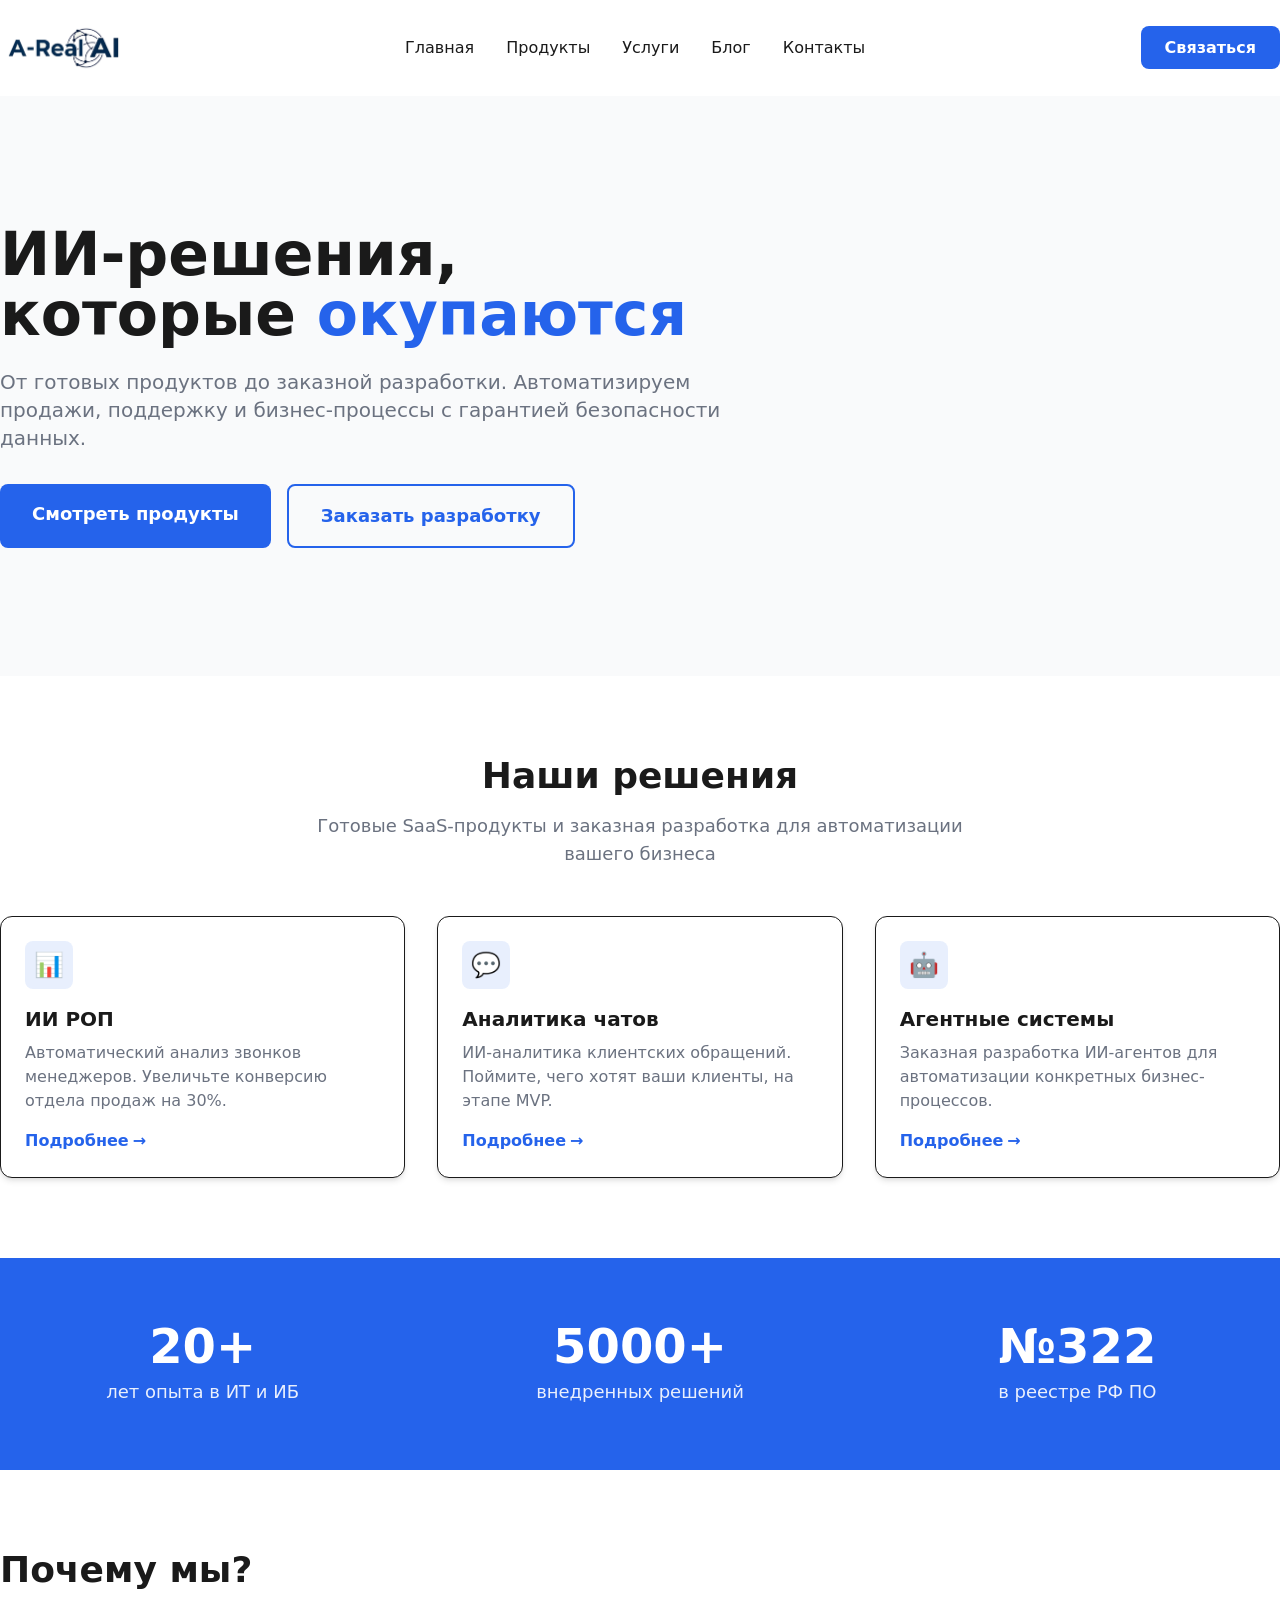
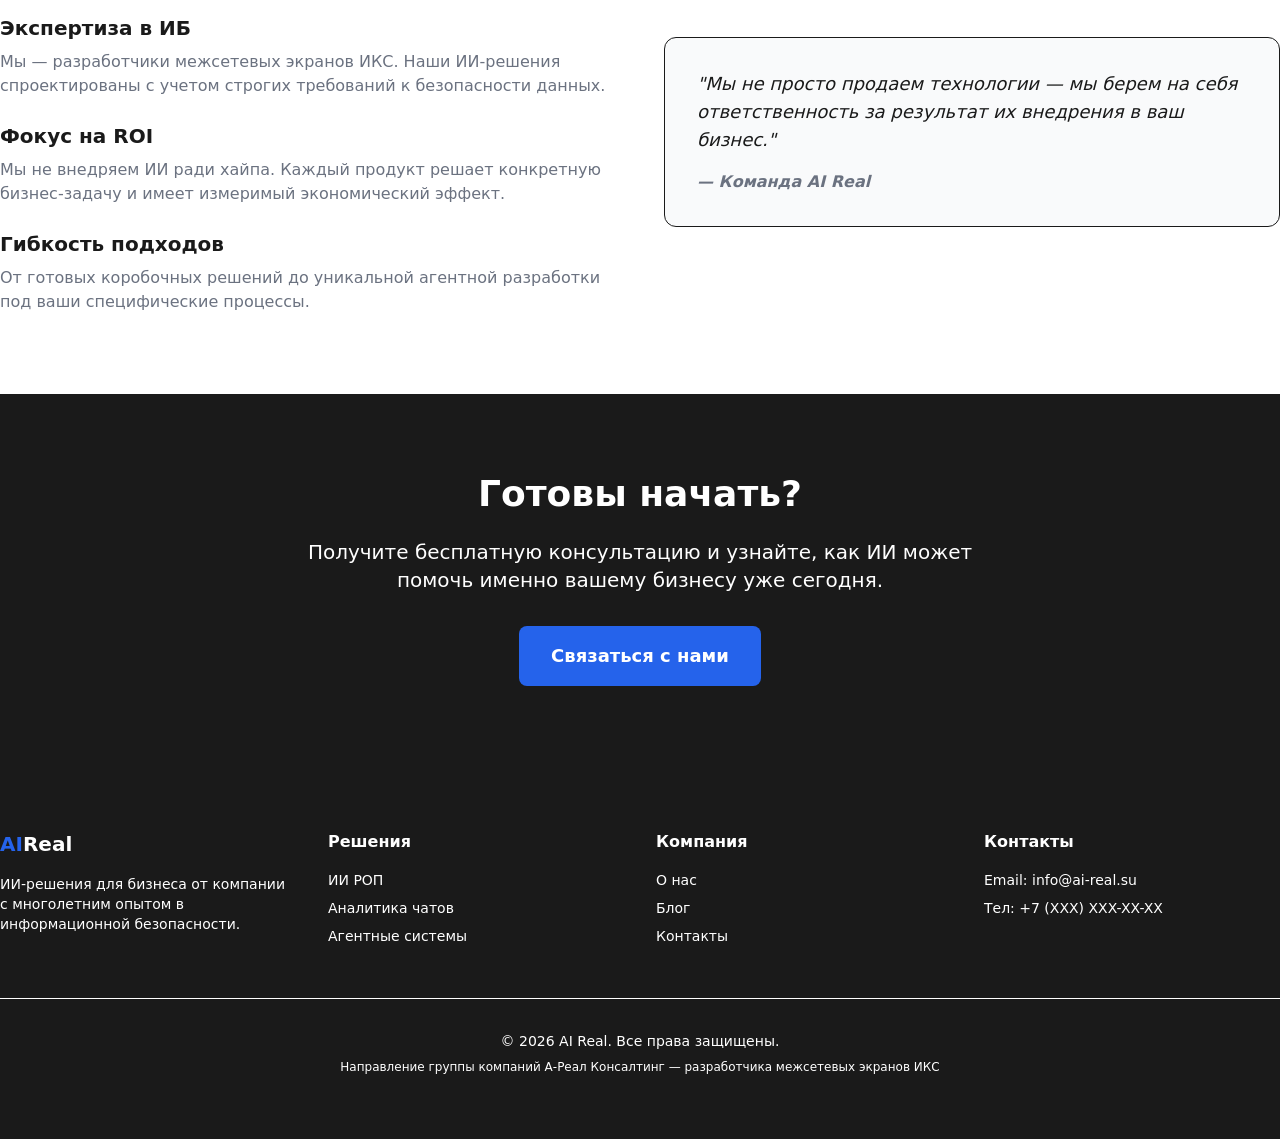
==== commit 2d82aae2: "chore: auto-deploy 2026-08-02 14:57:35" ====
--- a/index.html
+++ b/index.html
@@ -1 +1 @@
-<!DOCTYPE html><html lang="ru"><head><meta charset="UTF-8"><meta name="viewport" content="width=device-width, initial-scale=1.0"><title>AI Real — ИИ-решения для бизнеса</title><meta name="description" content="ИИ-решения для бизнеса от компании с многолетним опытом в информационной безопасности."><!-- Каноническая ссылка --><link rel="canonical" href="https://ai-real.su/"><!-- Open Graph (для красивых ссылок в Telegram/VK) --><meta property="og:title" content="AI Real — ИИ-решения для бизнеса"><meta property="og:description" content="ИИ-решения для бизнеса от компании с многолетним опытом в информационной безопасности."><meta property="og:image" content="https://ai-real.su/og-image.jpg"><meta property="og:url" content="https://ai-real.su/"><meta property="og:type" content="website"><!-- Микроразметка Организации --><script type="application/ld+json">{"@context":"https://schema.org","@type":"Organization","name":"AI Real","url":"https://ai-real.su","logo":"https://ai-real.su/logo-mono1.png","description":"Разработка и внедрение ИИ-решений для бизнеса. Направление группы компаний А-Реал Консалтинг.","parentOrganization":{"@type":"Organization","name":"А-Реал Консалтинг","description":"Разработчик межсетевых экранов ИКС"},"contactPoint":{"@type":"ContactPoint","email":"info@ai-real.su","contactType":"customer service"}}</script><link rel="icon" type="image/svg+xml" href="/favicon.svg"><link rel="stylesheet" href="/_astro/BaseLayout.Gvc3C6Ye.css"></head><body class="bg-white text-dark font-sans antialiased"><section class="bg-light-gray py-20 md:py-32"><div class="container"><div class="max-w-3xl"><h1 class="text-4xl md:text-6xl font-bold mb-6">ИИ-решения, которые <span class="text-primary">окупаются</span></h1><p class="text-lg md:text-xl text-gray mb-8">От готовых продуктов до заказной разработки. Автоматизируем продажи, поддержку и бизнес-процессы с гарантией безопасности данных.</p><div class="flex flex-wrap gap-4"><a href="/products/" class="inline-block font-semibold rounded-lg transition-all duration-200 text-center bg-primary hover:bg-primary-dark text-white px-8 py-4 text-lg ">Смотреть продукты</a><a href="/services/custom-dev/" class="inline-block font-semibold rounded-lg transition-all duration-200 text-center border-2 border-primary text-primary hover:bg-primary hover:text-white px-8 py-4 text-lg ">Заказать разработку</a></div></div></div></section><section class="py-20"><div class="container"><h2 class="text-3xl md:text-4xl font-bold text-center mb-4">Наши решения</h2><p class="text-center text-gray text-lg mb-12 max-w-2xl mx-auto">Готовые SaaS-продукты и заказная разработка для автоматизации вашего бизнеса</p><div class="grid md:grid-cols-3 gap-8"><div class="bg-white rounded-xl shadow-md hover:shadow-lg transition-shadow duration-300 p-6 border border-gray-100 "><div class="w-12 h-12 bg-primary/10 rounded-lg flex items-center justify-center mb-4"><span class="text-2xl">📊</span></div><h3 class="text-xl font-bold mb-2">ИИ РОП</h3><p class="text-gray mb-4">Автоматический анализ звонков менеджеров. Увеличьте конверсию отдела продаж на 30%.</p><a href="/products/ai-rop/" class="text-primary font-semibold hover:text-primary-dark inline-flex items-center gap-1">Подробнее <span>→</span></a></div><div class="bg-white rounded-xl shadow-md hover:shadow-lg transition-shadow duration-300 p-6 border border-gray-100 "><div class="w-12 h-12 bg-primary/10 rounded-lg flex items-center justify-center mb-4"><span class="text-2xl">💬</span></div><h3 class="text-xl font-bold mb-2">Аналитика чатов</h3><p class="text-gray mb-4">ИИ-аналитика клиентских обращений. Поймите, чего хотят ваши клиенты, на этапе MVP.</p><a href="/products/chat-analytics/" class="text-primary font-semibold hover:text-primary-dark inline-flex items-center gap-1">Подробнее <span>→</span></a></div><div class="bg-white rounded-xl shadow-md hover:shadow-lg transition-shadow duration-300 p-6 border border-gray-100 "><div class="w-12 h-12 bg-primary/10 rounded-lg flex items-center justify-center mb-4"><span class="text-2xl">🤖</span></div><h3 class="text-xl font-bold mb-2">Агентные системы</h3><p class="text-gray mb-4">Заказная разработка ИИ-агентов для автоматизации конкретных бизнес-процессов.</p><a href="/services/custom-dev/" class="text-primary font-semibold hover:text-primary-dark inline-flex items-center gap-1">Подробнее <span>→</span></a></div></div></div></section><section class="bg-primary text-white py-16"><div class="container"><div class="grid md:grid-cols-3 gap-8 text-center"><div><div class="text-4xl md:text-5xl font-bold mb-2">20+</div><div class="text-lg opacity-90">лет опыта в ИТ и ИБ</div></div><div><div class="text-4xl md:text-5xl font-bold mb-2">5000+</div><div class="text-lg opacity-90">внедренных решений</div></div><div><div class="text-4xl md:text-5xl font-bold mb-2">№322</div><div class="text-lg opacity-90">в реестре РФ ПО</div></div></div></div></section><section class="py-20"><div class="container"><div class="grid md:grid-cols-2 gap-12 items-center"><div><h2 class="text-3xl md:text-4xl font-bold mb-6">Почему мы?</h2><div class="space-y-6"><div><h3 class="text-xl font-bold mb-2">Экспертиза в ИБ</h3><p class="text-gray">Мы — разработчики межсетевых экранов ИКС. Наши ИИ-решения спроектированы с учетом строгих требований к безопасности данных.</p></div><div><h3 class="text-xl font-bold mb-2">Фокус на ROI</h3><p class="text-gray">Мы не внедряем ИИ ради хайпа. Каждый продукт решает конкретную бизнес-задачу и имеет измеримый экономический эффект.</p></div><div><h3 class="text-xl font-bold mb-2">Гибкость подходов</h3><p class="text-gray">От готовых коробочных решений до уникальной агентной разработки под ваши специфические процессы.</p></div></div></div><div class="bg-light-gray rounded-xl p-8 border border-gray-100"><blockquote class="text-lg italic mb-4 text-dark">"Мы не просто продаем технологии — мы берем на себя ответственность за результат их внедрения в ваш бизнес."</blockquote><cite class="text-gray font-semibold">— Команда AI Real</cite></div></div></div></section><section class="bg-dark text-white py-20"><div class="container text-center"><h2 class="text-3xl md:text-4xl font-bold mb-6">Готовы начать?</h2><p class="text-lg md:text-xl mb-8 max-w-2xl mx-auto text-gray-300">Получите бесплатную консультацию и узнайте, как ИИ может помочь именно вашему бизнесу уже сегодня.</p><a href="/contacts/" class="inline-block font-semibold rounded-lg transition-all duration-200 text-center bg-primary hover:bg-primary-dark text-white px-8 py-4 text-lg ">Связаться с нами</a></div></section></body></html>+<!DOCTYPE html><html lang="ru"><head><meta charset="UTF-8"><meta name="viewport" content="width=device-width, initial-scale=1.0"><title>AI Real — ИИ-решения для бизнеса</title><meta name="description" content="ИИ-решения для бизнеса от компании с многолетним опытом в информационной безопасности."><!-- Каноническая ссылка --><link rel="canonical" href="https://ai-real.su/"><!-- Open Graph --><meta property="og:title" content="AI Real — ИИ-решения для бизнеса"><meta property="og:description" content="ИИ-решения для бизнеса от компании с многолетним опытом в информационной безопасности."><meta property="og:image" content="https://ai-real.su/logo-mono1.png"><meta property="og:url" content="https://ai-real.su/"><meta property="og:type" content="website"><!-- Микроразметка Организации --><script type="application/ld+json">{"@context":"https://schema.org","@type":"Organization","name":"AI Real","url":"https://ai-real.su","logo":"https://ai-real.su/logo-mono1.png","description":"Разработка и внедрение ИИ-решений для бизнеса. Направление группы компаний А-Реал Консалтинг.","parentOrganization":{"@type":"Organization","name":"А-Реал Консалтинг","description":"Разработчик межсетевых экранов ИКС"},"contactPoint":{"@type":"ContactPoint","email":"info@ai-real.su","contactType":"customer service"}}</script><link rel="icon" type="image/png" href="/logo-mono1.png"><link rel="stylesheet" href="/_astro/BaseLayout.D6__RAw5.css"></head><!-- flex flex-col min-h-screen гарантирует, что футер всегда внизу, а контент по центру --><body class="bg-white text-dark font-sans antialiased flex flex-col min-h-screen"><header class="bg-white sticky top-0 z-50"><nav class="container py-6 flex items-center justify-between"><a href="/" class="flex items-center gap-2"><img src="/logo-mono1.png" alt="AI Real" class="h-12 w-auto"></a><ul class="hidden md:flex items-center gap-8"><li><a href="/" class="text-dark hover:text-primary font-medium transition-colors">Главная</a></li><li><a href="/products/" class="text-dark hover:text-primary font-medium transition-colors">Продукты</a></li><li><a href="/services/" class="text-dark hover:text-primary font-medium transition-colors">Услуги</a></li><li><a href="/blog/" class="text-dark hover:text-primary font-medium transition-colors">Блог</a></li><li><a href="/contacts/" class="text-dark hover:text-primary font-medium transition-colors">Контакты</a></li></ul><div class="hidden md:block"><a href="/contacts/" class="bg-primary hover:bg-primary-dark text-white px-6 py-3 rounded-lg font-semibold transition-colors">Связаться</a></div></nav></header><main class="flex-grow w-full"><section class="bg-light-gray py-20 md:py-32"><div class="container"><div class="max-w-3xl"><h1 class="text-4xl md:text-6xl font-bold mb-6">ИИ-решения, которые <span class="text-primary">окупаются</span></h1><p class="text-lg md:text-xl text-gray mb-8">От готовых продуктов до заказной разработки. Автоматизируем продажи, поддержку и бизнес-процессы с гарантией безопасности данных.</p><div class="flex flex-wrap gap-4"><a href="/products/" class="inline-block font-semibold rounded-lg transition-all duration-200 text-center bg-primary hover:bg-primary-dark text-white px-8 py-4 text-lg ">Смотреть продукты</a><a href="/services/custom-dev/" class="inline-block font-semibold rounded-lg transition-all duration-200 text-center border-2 border-primary text-primary hover:bg-primary hover:text-white px-8 py-4 text-lg ">Заказать разработку</a></div></div></div></section><section class="py-20"><div class="container"><h2 class="text-3xl md:text-4xl font-bold text-center mb-4">Наши решения</h2><p class="text-center text-gray text-lg mb-12 max-w-2xl mx-auto">Готовые SaaS-продукты и заказная разработка для автоматизации вашего бизнеса</p><div class="grid md:grid-cols-3 gap-8"><div class="bg-white rounded-xl shadow-md hover:shadow-lg transition-shadow duration-300 p-6 border border-gray-100 "><div class="w-12 h-12 bg-primary/10 rounded-lg flex items-center justify-center mb-4"><span class="text-2xl">📊</span></div><h3 class="text-xl font-bold mb-2">ИИ РОП</h3><p class="text-gray mb-4">Автоматический анализ звонков менеджеров. Увеличьте конверсию отдела продаж на 30%.</p><a href="/products/ai-rop/" class="text-primary font-semibold hover:text-primary-dark inline-flex items-center gap-1">Подробнее <span>→</span></a></div><div class="bg-white rounded-xl shadow-md hover:shadow-lg transition-shadow duration-300 p-6 border border-gray-100 "><div class="w-12 h-12 bg-primary/10 rounded-lg flex items-center justify-center mb-4"><span class="text-2xl">💬</span></div><h3 class="text-xl font-bold mb-2">Аналитика чатов</h3><p class="text-gray mb-4">ИИ-аналитика клиентских обращений. Поймите, чего хотят ваши клиенты, на этапе MVP.</p><a href="/products/chat-analytics/" class="text-primary font-semibold hover:text-primary-dark inline-flex items-center gap-1">Подробнее <span>→</span></a></div><div class="bg-white rounded-xl shadow-md hover:shadow-lg transition-shadow duration-300 p-6 border border-gray-100 "><div class="w-12 h-12 bg-primary/10 rounded-lg flex items-center justify-center mb-4"><span class="text-2xl">🤖</span></div><h3 class="text-xl font-bold mb-2">Агентные системы</h3><p class="text-gray mb-4">Заказная разработка ИИ-агентов для автоматизации конкретных бизнес-процессов.</p><a href="/services/custom-dev/" class="text-primary font-semibold hover:text-primary-dark inline-flex items-center gap-1">Подробнее <span>→</span></a></div></div></div></section><section class="bg-primary text-white py-16"><div class="container"><div class="grid md:grid-cols-3 gap-8 text-center"><div><div class="text-4xl md:text-5xl font-bold mb-2">20+</div><div class="text-lg opacity-90">лет опыта в ИТ и ИБ</div></div><div><div class="text-4xl md:text-5xl font-bold mb-2">5000+</div><div class="text-lg opacity-90">внедренных решений</div></div><div><div class="text-4xl md:text-5xl font-bold mb-2">№322</div><div class="text-lg opacity-90">в реестре РФ ПО</div></div></div></div></section><section class="py-20"><div class="container"><div class="grid md:grid-cols-2 gap-12 items-center"><div><h2 class="text-3xl md:text-4xl font-bold mb-6">Почему мы?</h2><div class="space-y-6"><div><h3 class="text-xl font-bold mb-2">Экспертиза в ИБ</h3><p class="text-gray">Мы — разработчики межсетевых экранов ИКС. Наши ИИ-решения спроектированы с учетом строгих требований к безопасности данных.</p></div><div><h3 class="text-xl font-bold mb-2">Фокус на ROI</h3><p class="text-gray">Мы не внедряем ИИ ради хайпа. Каждый продукт решает конкретную бизнес-задачу и имеет измеримый экономический эффект.</p></div><div><h3 class="text-xl font-bold mb-2">Гибкость подходов</h3><p class="text-gray">От готовых коробочных решений до уникальной агентной разработки под ваши специфические процессы.</p></div></div></div><div class="bg-light-gray rounded-xl p-8 border border-gray-100"><blockquote class="text-lg italic mb-4 text-dark">"Мы не просто продаем технологии — мы берем на себя ответственность за результат их внедрения в ваш бизнес."</blockquote><cite class="text-gray font-semibold">— Команда AI Real</cite></div></div></div></section><section class="bg-dark text-white py-20"><div class="container text-center"><h2 class="text-3xl md:text-4xl font-bold mb-6">Готовы начать?</h2><p class="text-lg md:text-xl mb-8 max-w-2xl mx-auto text-gray-300">Получите бесплатную консультацию и узнайте, как ИИ может помочь именно вашему бизнесу уже сегодня.</p><a href="/contacts/" class="inline-block font-semibold rounded-lg transition-all duration-200 text-center bg-primary hover:bg-primary-dark text-white px-8 py-4 text-lg ">Связаться с нами</a></div></section></main><footer class="bg-dark text-white py-16"><div class="container"><div class="grid md:grid-cols-4 gap-8 mb-12"><div><h3 class="text-xl font-bold mb-4"><span class="text-primary">AI</span>Real</h3><p class="text-gray-300 mb-4 text-sm">ИИ-решения для бизнеса от компании с многолетним опытом в информационной безопасности.</p></div><div><h4 class="font-bold mb-4 text-white">Решения</h4><ul class="space-y-2 text-sm"><li><a href="/products/ai-rop/" class="text-gray-300 hover:text-white">ИИ РОП</a></li><li><a href="/products/chat-analytics/" class="text-gray-300 hover:text-white">Аналитика чатов</a></li><li><a href="/services/custom-dev/" class="text-gray-300 hover:text-white">Агентные системы</a></li></ul></div><div><h4 class="font-bold mb-4 text-white">Компания</h4><ul class="space-y-2 text-sm"><li><a href="/about/" class="text-gray-300 hover:text-white">О нас</a></li><li><a href="/blog/" class="text-gray-300 hover:text-white">Блог</a></li><li><a href="/contacts/" class="text-gray-300 hover:text-white">Контакты</a></li></ul></div><div><h4 class="font-bold mb-4 text-white">Контакты</h4><ul class="space-y-2 text-sm text-gray-300"><li>Email: info@ai-real.su</li><li>Тел: +7 (XXX) XXX-XX-XX</li></ul></div></div><div class="border-t border-gray-700 pt-8 text-center text-gray-400 text-sm"><p>&copy; 2026 AI Real. Все права защищены.</p><p class="mt-2 text-xs text-gray-500">Направление группы компаний А-Реал Консалтинг — разработчика межсетевых экранов ИКС</p></div></div></footer></body></html>
--- a/_astro/BaseLayout.D6__RAw5.css
+++ b/_astro/BaseLayout.D6__RAw5.css
@@ -0,0 +1 @@
+*,:before,:after,::backdrop{--tw-border-spacing-x:0;--tw-border-spacing-y:0;--tw-translate-x:0;--tw-translate-y:0;--tw-rotate:0;--tw-skew-x:0;--tw-skew-y:0;--tw-scale-x:1;--tw-scale-y:1;--tw-pan-x: ;--tw-pan-y: ;--tw-pinch-zoom: ;--tw-scroll-snap-strictness:proximity;--tw-gradient-from-position: ;--tw-gradient-via-position: ;--tw-gradient-to-position: ;--tw-ordinal: ;--tw-slashed-zero: ;--tw-numeric-figure: ;--tw-numeric-spacing: ;--tw-numeric-fraction: ;--tw-ring-inset: ;--tw-ring-offset-width:0px;--tw-ring-offset-color:#fff;--tw-ring-color:#3b82f680;--tw-ring-offset-shadow:0 0 #0000;--tw-ring-shadow:0 0 #0000;--tw-shadow:0 0 #0000;--tw-shadow-colored:0 0 #0000;--tw-blur: ;--tw-brightness: ;--tw-contrast: ;--tw-grayscale: ;--tw-hue-rotate: ;--tw-invert: ;--tw-saturate: ;--tw-sepia: ;--tw-drop-shadow: ;--tw-backdrop-blur: ;--tw-backdrop-brightness: ;--tw-backdrop-contrast: ;--tw-backdrop-grayscale: ;--tw-backdrop-hue-rotate: ;--tw-backdrop-invert: ;--tw-backdrop-opacity: ;--tw-backdrop-saturate: ;--tw-backdrop-sepia: ;--tw-contain-size: ;--tw-contain-layout: ;--tw-contain-paint: ;--tw-contain-style: }*,:before,:after{box-sizing:border-box;border:0 solid}:before,:after{--tw-content:""}html,:host{-webkit-text-size-adjust:100%;tab-size:4;font-feature-settings:normal;font-variation-settings:normal;-webkit-tap-highlight-color:transparent;font-family:Inter,system-ui,-apple-system,sans-serif;line-height:1.5}body{line-height:inherit;margin:0}hr{height:0;color:inherit;border-top-width:1px}abbr:where([title]){text-decoration:underline dotted}h1,h2,h3,h4,h5,h6{font-size:inherit;font-weight:inherit}a{color:inherit;text-decoration:inherit}b,strong{font-weight:bolder}code,kbd,samp,pre{font-feature-settings:normal;font-variation-settings:normal;font-family:ui-monospace,SFMono-Regular,Menlo,Monaco,Consolas,Liberation Mono,Courier New,monospace;font-size:1em}small{font-size:80%}sub,sup{vertical-align:baseline;font-size:75%;line-height:0;position:relative}sub{bottom:-.25em}sup{top:-.5em}table{text-indent:0;border-color:inherit;border-collapse:collapse}button,input,optgroup,select,textarea{font-feature-settings:inherit;font-variation-settings:inherit;font-family:inherit;font-size:100%;font-weight:inherit;line-height:inherit;letter-spacing:inherit;color:inherit;margin:0;padding:0}button,select{text-transform:none}button,input:where([type=button]),input:where([type=reset]),input:where([type=submit]){-webkit-appearance:button;background-color:#0000;background-image:none}:-moz-focusring{outline:auto}:-moz-ui-invalid{box-shadow:none}progress{vertical-align:baseline}::-webkit-inner-spin-button{height:auto}::-webkit-outer-spin-button{height:auto}[type=search]{-webkit-appearance:textfield;outline-offset:-2px}::-webkit-search-decoration{-webkit-appearance:none}::-webkit-file-upload-button{-webkit-appearance:button;font:inherit}summary{display:list-item}blockquote,dl,dd,h1,h2,h3,h4,h5,h6,hr,figure,p,pre{margin:0}fieldset{margin:0;padding:0}legend{padding:0}ol,ul,menu{margin:0;padding:0;list-style:none}dialog{padding:0}textarea{resize:vertical}input::-moz-placeholder{opacity:1;color:#9ca3af}textarea::-moz-placeholder{opacity:1;color:#9ca3af}input::placeholder,textarea::placeholder{opacity:1;color:#9ca3af}button,[role=button]{cursor:pointer}:disabled{cursor:default}img,svg,video,canvas,audio,iframe,embed,object{vertical-align:middle;display:block}img,video{max-width:100%;height:auto}[hidden]:where(:not([hidden=until-found])){display:none}.container{width:100%}@media (width>=640px){.container{max-width:640px}}@media (width>=768px){.container{max-width:768px}}@media (width>=1024px){.container{max-width:1024px}}@media (width>=1280px){.container{max-width:1280px}}@media (width>=1536px){.container{max-width:1536px}}.prose{color:var(--tw-prose-body);max-width:65ch}.prose :where(p):not(:where([class~=not-prose],[class~=not-prose] *)){margin-top:1.25em;margin-bottom:1.25em}.prose :where([class~=lead]):not(:where([class~=not-prose],[class~=not-prose] *)){color:var(--tw-prose-lead);margin-top:1.2em;margin-bottom:1.2em;font-size:1.25em;line-height:1.6}.prose :where(a):not(:where([class~=not-prose],[class~=not-prose] *)){color:var(--tw-prose-links);font-weight:500;text-decoration:underline}.prose :where(strong):not(:where([class~=not-prose],[class~=not-prose] *)){color:var(--tw-prose-bold);font-weight:600}.prose :where(a strong):not(:where([class~=not-prose],[class~=not-prose] *)),.prose :where(blockquote strong):not(:where([class~=not-prose],[class~=not-prose] *)),.prose :where(thead th strong):not(:where([class~=not-prose],[class~=not-prose] *)){color:inherit}.prose :where(ol):not(:where([class~=not-prose],[class~=not-prose] *)){margin-top:1.25em;margin-bottom:1.25em;padding-inline-start:1.625em;list-style-type:decimal}.prose :where(ol[type=A]):not(:where([class~=not-prose],[class~=not-prose] *)){list-style-type:upper-alpha}.prose :where(ol[type=a]):not(:where([class~=not-prose],[class~=not-prose] *)){list-style-type:lower-alpha}.prose :where(ol[type=A s]):not(:where([class~=not-prose],[class~=not-prose] *)){list-style-type:upper-alpha}.prose :where(ol[type=a s]):not(:where([class~=not-prose],[class~=not-prose] *)){list-style-type:lower-alpha}.prose :where(ol[type=I]):not(:where([class~=not-prose],[class~=not-prose] *)){list-style-type:upper-roman}.prose :where(ol[type=i]):not(:where([class~=not-prose],[class~=not-prose] *)){list-style-type:lower-roman}.prose :where(ol[type=I s]):not(:where([class~=not-prose],[class~=not-prose] *)){list-style-type:upper-roman}.prose :where(ol[type=i s]):not(:where([class~=not-prose],[class~=not-prose] *)){list-style-type:lower-roman}.prose :where(ol[type="1"]):not(:where([class~=not-prose],[class~=not-prose] *)){list-style-type:decimal}.prose :where(ul):not(:where([class~=not-prose],[class~=not-prose] *)){margin-top:1.25em;margin-bottom:1.25em;padding-inline-start:1.625em;list-style-type:disc}.prose :where(ol>li):not(:where([class~=not-prose],[class~=not-prose] *))::marker{color:var(--tw-prose-counters);font-weight:400}.prose :where(ul>li):not(:where([class~=not-prose],[class~=not-prose] *))::marker{color:var(--tw-prose-bullets)}.prose :where(dt):not(:where([class~=not-prose],[class~=not-prose] *)){color:var(--tw-prose-headings);margin-top:1.25em;font-weight:600}.prose :where(hr):not(:where([class~=not-prose],[class~=not-prose] *)){border-color:var(--tw-prose-hr);border-top-width:1px;margin-top:3em;margin-bottom:3em}.prose :where(blockquote):not(:where([class~=not-prose],[class~=not-prose] *)){color:var(--tw-prose-quotes);border-inline-start-width:.25rem;border-inline-start-color:var(--tw-prose-quote-borders);quotes:"“""”""‘""’";margin-top:1.6em;margin-bottom:1.6em;padding-inline-start:1em;font-style:italic;font-weight:500}.prose :where(blockquote p:first-of-type):not(:where([class~=not-prose],[class~=not-prose] *)):before{content:open-quote}.prose :where(blockquote p:last-of-type):not(:where([class~=not-prose],[class~=not-prose] *)):after{content:close-quote}.prose :where(h1):not(:where([class~=not-prose],[class~=not-prose] *)){color:var(--tw-prose-headings);margin-top:0;margin-bottom:.888889em;font-size:2.25em;font-weight:800;line-height:1.11111}.prose :where(h1 strong):not(:where([class~=not-prose],[class~=not-prose] *)){color:inherit;font-weight:900}.prose :where(h2):not(:where([class~=not-prose],[class~=not-prose] *)){color:var(--tw-prose-headings);margin-top:2em;margin-bottom:1em;font-size:1.5em;font-weight:700;line-height:1.33333}.prose :where(h2 strong):not(:where([class~=not-prose],[class~=not-prose] *)){color:inherit;font-weight:800}.prose :where(h3):not(:where([class~=not-prose],[class~=not-prose] *)){color:var(--tw-prose-headings);margin-top:1.6em;margin-bottom:.6em;font-size:1.25em;font-weight:600;line-height:1.6}.prose :where(h3 strong):not(:where([class~=not-prose],[class~=not-prose] *)){color:inherit;font-weight:700}.prose :where(h4):not(:where([class~=not-prose],[class~=not-prose] *)){color:var(--tw-prose-headings);margin-top:1.5em;margin-bottom:.5em;font-weight:600;line-height:1.5}.prose :where(h4 strong):not(:where([class~=not-prose],[class~=not-prose] *)){color:inherit;font-weight:700}.prose :where(img):not(:where([class~=not-prose],[class~=not-prose] *)){margin-top:2em;margin-bottom:2em}.prose :where(picture):not(:where([class~=not-prose],[class~=not-prose] *)){margin-top:2em;margin-bottom:2em;display:block}.prose :where(video):not(:where([class~=not-prose],[class~=not-prose] *)){margin-top:2em;margin-bottom:2em}.prose :where(kbd):not(:where([class~=not-prose],[class~=not-prose] *)){color:var(--tw-prose-kbd);box-shadow:0 0 0 1px var(--tw-prose-kbd-shadows), 0 3px 0 var(--tw-prose-kbd-shadows);padding-top:.1875em;padding-inline-end:.375em;padding-bottom:.1875em;border-radius:.3125rem;padding-inline-start:.375em;font-family:inherit;font-size:.875em;font-weight:500}.prose :where(code):not(:where([class~=not-prose],[class~=not-prose] *)){color:var(--tw-prose-code);font-size:.875em;font-weight:600}.prose :where(code):not(:where([class~=not-prose],[class~=not-prose] *)):before,.prose :where(code):not(:where([class~=not-prose],[class~=not-prose] *)):after{content:"`"}.prose :where(a code):not(:where([class~=not-prose],[class~=not-prose] *)),.prose :where(h1 code):not(:where([class~=not-prose],[class~=not-prose] *)){color:inherit}.prose :where(h2 code):not(:where([class~=not-prose],[class~=not-prose] *)){color:inherit;font-size:.875em}.prose :where(h3 code):not(:where([class~=not-prose],[class~=not-prose] *)){color:inherit;font-size:.9em}.prose :where(h4 code):not(:where([class~=not-prose],[class~=not-prose] *)),.prose :where(blockquote code):not(:where([class~=not-prose],[class~=not-prose] *)),.prose :where(thead th code):not(:where([class~=not-prose],[class~=not-prose] *)){color:inherit}.prose :where(pre):not(:where([class~=not-prose],[class~=not-prose] *)){color:var(--tw-prose-pre-code);background-color:var(--tw-prose-pre-bg);padding-top:.857143em;padding-inline-end:1.14286em;padding-bottom:.857143em;border-radius:.375rem;margin-top:1.71429em;margin-bottom:1.71429em;padding-inline-start:1.14286em;font-size:.875em;font-weight:400;line-height:1.71429;overflow-x:auto}.prose :where(pre code):not(:where([class~=not-prose],[class~=not-prose] *)){font-weight:inherit;color:inherit;font-size:inherit;font-family:inherit;line-height:inherit;background-color:#0000;border-width:0;border-radius:0;padding:0}.prose :where(pre code):not(:where([class~=not-prose],[class~=not-prose] *)):before,.prose :where(pre code):not(:where([class~=not-prose],[class~=not-prose] *)):after{content:none}.prose :where(table):not(:where([class~=not-prose],[class~=not-prose] *)){table-layout:auto;width:100%;margin-top:2em;margin-bottom:2em;font-size:.875em;line-height:1.71429}.prose :where(thead):not(:where([class~=not-prose],[class~=not-prose] *)){border-bottom-width:1px;border-bottom-color:var(--tw-prose-th-borders)}.prose :where(thead th):not(:where([class~=not-prose],[class~=not-prose] *)){color:var(--tw-prose-headings);vertical-align:bottom;padding-inline-end:.571429em;padding-bottom:.571429em;padding-inline-start:.571429em;font-weight:600}.prose :where(tbody tr):not(:where([class~=not-prose],[class~=not-prose] *)){border-bottom-width:1px;border-bottom-color:var(--tw-prose-td-borders)}.prose :where(tbody tr:last-child):not(:where([class~=not-prose],[class~=not-prose] *)){border-bottom-width:0}.prose :where(tbody td):not(:where([class~=not-prose],[class~=not-prose] *)){vertical-align:baseline}.prose :where(tfoot):not(:where([class~=not-prose],[class~=not-prose] *)){border-top-width:1px;border-top-color:var(--tw-prose-th-borders)}.prose :where(tfoot td):not(:where([class~=not-prose],[class~=not-prose] *)){vertical-align:top}.prose :where(th,td):not(:where([class~=not-prose],[class~=not-prose] *)){text-align:start}.prose :where(figure>*):not(:where([class~=not-prose],[class~=not-prose] *)){margin-top:0;margin-bottom:0}.prose :where(figcaption):not(:where([class~=not-prose],[class~=not-prose] *)){color:var(--tw-prose-captions);margin-top:.857143em;font-size:.875em;line-height:1.42857}.prose{--tw-prose-body:#374151;--tw-prose-headings:#111827;--tw-prose-lead:#4b5563;--tw-prose-links:#111827;--tw-prose-bold:#111827;--tw-prose-counters:#6b7280;--tw-prose-bullets:#d1d5db;--tw-prose-hr:#e5e7eb;--tw-prose-quotes:#111827;--tw-prose-quote-borders:#e5e7eb;--tw-prose-captions:#6b7280;--tw-prose-kbd:#111827;--tw-prose-kbd-shadows:#1118271a;--tw-prose-code:#111827;--tw-prose-pre-code:#e5e7eb;--tw-prose-pre-bg:#1f2937;--tw-prose-th-borders:#d1d5db;--tw-prose-td-borders:#e5e7eb;--tw-prose-invert-body:#d1d5db;--tw-prose-invert-headings:#fff;--tw-prose-invert-lead:#9ca3af;--tw-prose-invert-links:#fff;--tw-prose-invert-bold:#fff;--tw-prose-invert-counters:#9ca3af;--tw-prose-invert-bullets:#4b5563;--tw-prose-invert-hr:#374151;--tw-prose-invert-quotes:#f3f4f6;--tw-prose-invert-quote-borders:#374151;--tw-prose-invert-captions:#9ca3af;--tw-prose-invert-kbd:#fff;--tw-prose-invert-kbd-shadows:#ffffff1a;--tw-prose-invert-code:#fff;--tw-prose-invert-pre-code:#d1d5db;--tw-prose-invert-pre-bg:#00000080;--tw-prose-invert-th-borders:#4b5563;--tw-prose-invert-td-borders:#374151;font-size:1rem;line-height:1.75}.prose :where(picture>img):not(:where([class~=not-prose],[class~=not-prose] *)){margin-top:0;margin-bottom:0}.prose :where(li):not(:where([class~=not-prose],[class~=not-prose] *)){margin-top:.5em;margin-bottom:.5em}.prose :where(ol>li):not(:where([class~=not-prose],[class~=not-prose] *)),.prose :where(ul>li):not(:where([class~=not-prose],[class~=not-prose] *)){padding-inline-start:.375em}.prose :where(.prose>ul>li p):not(:where([class~=not-prose],[class~=not-prose] *)){margin-top:.75em;margin-bottom:.75em}.prose :where(.prose>ul>li>p:first-child):not(:where([class~=not-prose],[class~=not-prose] *)){margin-top:1.25em}.prose :where(.prose>ul>li>p:last-child):not(:where([class~=not-prose],[class~=not-prose] *)){margin-bottom:1.25em}.prose :where(.prose>ol>li>p:first-child):not(:where([class~=not-prose],[class~=not-prose] *)){margin-top:1.25em}.prose :where(.prose>ol>li>p:last-child):not(:where([class~=not-prose],[class~=not-prose] *)){margin-bottom:1.25em}.prose :where(ul ul,ul ol,ol ul,ol ol):not(:where([class~=not-prose],[class~=not-prose] *)){margin-top:.75em;margin-bottom:.75em}.prose :where(dl):not(:where([class~=not-prose],[class~=not-prose] *)){margin-top:1.25em;margin-bottom:1.25em}.prose :where(dd):not(:where([class~=not-prose],[class~=not-prose] *)){margin-top:.5em;padding-inline-start:1.625em}.prose :where(hr+*):not(:where([class~=not-prose],[class~=not-prose] *)),.prose :where(h2+*):not(:where([class~=not-prose],[class~=not-prose] *)),.prose :where(h3+*):not(:where([class~=not-prose],[class~=not-prose] *)),.prose :where(h4+*):not(:where([class~=not-prose],[class~=not-prose] *)){margin-top:0}.prose :where(thead th:first-child):not(:where([class~=not-prose],[class~=not-prose] *)){padding-inline-start:0}.prose :where(thead th:last-child):not(:where([class~=not-prose],[class~=not-prose] *)){padding-inline-end:0}.prose :where(tbody td,tfoot td):not(:where([class~=not-prose],[class~=not-prose] *)){padding-top:.571429em;padding-inline-end:.571429em;padding-bottom:.571429em;padding-inline-start:.571429em}.prose :where(tbody td:first-child,tfoot td:first-child):not(:where([class~=not-prose],[class~=not-prose] *)){padding-inline-start:0}.prose :where(tbody td:last-child,tfoot td:last-child):not(:where([class~=not-prose],[class~=not-prose] *)){padding-inline-end:0}.prose :where(figure):not(:where([class~=not-prose],[class~=not-prose] *)){margin-top:2em;margin-bottom:2em}.prose :where(.prose>:first-child):not(:where([class~=not-prose],[class~=not-prose] *)){margin-top:0}.prose :where(.prose>:last-child):not(:where([class~=not-prose],[class~=not-prose] *)){margin-bottom:0}.prose-lg{font-size:1.125rem;line-height:1.77778}.prose-lg :where(p):not(:where([class~=not-prose],[class~=not-prose] *)){margin-top:1.33333em;margin-bottom:1.33333em}.prose-lg :where([class~=lead]):not(:where([class~=not-prose],[class~=not-prose] *)){margin-top:1.09091em;margin-bottom:1.09091em;font-size:1.22222em;line-height:1.45455}.prose-lg :where(blockquote):not(:where([class~=not-prose],[class~=not-prose] *)){margin-top:1.66667em;margin-bottom:1.66667em;padding-inline-start:1em}.prose-lg :where(h1):not(:where([class~=not-prose],[class~=not-prose] *)){margin-top:0;margin-bottom:.833333em;font-size:2.66667em;line-height:1}.prose-lg :where(h2):not(:where([class~=not-prose],[class~=not-prose] *)){margin-top:1.86667em;margin-bottom:1.06667em;font-size:1.66667em;line-height:1.33333}.prose-lg :where(h3):not(:where([class~=not-prose],[class~=not-prose] *)){margin-top:1.66667em;margin-bottom:.666667em;font-size:1.33333em;line-height:1.5}.prose-lg :where(h4):not(:where([class~=not-prose],[class~=not-prose] *)){margin-top:1.77778em;margin-bottom:.444444em;line-height:1.55556}.prose-lg :where(img):not(:where([class~=not-prose],[class~=not-prose] *)),.prose-lg :where(picture):not(:where([class~=not-prose],[class~=not-prose] *)){margin-top:1.77778em;margin-bottom:1.77778em}.prose-lg :where(picture>img):not(:where([class~=not-prose],[class~=not-prose] *)){margin-top:0;margin-bottom:0}.prose-lg :where(video):not(:where([class~=not-prose],[class~=not-prose] *)){margin-top:1.77778em;margin-bottom:1.77778em}.prose-lg :where(kbd):not(:where([class~=not-prose],[class~=not-prose] *)){padding-top:.222222em;padding-inline-end:.444444em;padding-bottom:.222222em;border-radius:.3125rem;padding-inline-start:.444444em;font-size:.888889em}.prose-lg :where(code):not(:where([class~=not-prose],[class~=not-prose] *)){font-size:.888889em}.prose-lg :where(h2 code):not(:where([class~=not-prose],[class~=not-prose] *)){font-size:.866667em}.prose-lg :where(h3 code):not(:where([class~=not-prose],[class~=not-prose] *)){font-size:.875em}.prose-lg :where(pre):not(:where([class~=not-prose],[class~=not-prose] *)){padding-top:1em;padding-inline-end:1.5em;padding-bottom:1em;border-radius:.375rem;margin-top:2em;margin-bottom:2em;padding-inline-start:1.5em;font-size:.888889em;line-height:1.75}.prose-lg :where(ol):not(:where([class~=not-prose],[class~=not-prose] *)),.prose-lg :where(ul):not(:where([class~=not-prose],[class~=not-prose] *)){margin-top:1.33333em;margin-bottom:1.33333em;padding-inline-start:1.55556em}.prose-lg :where(li):not(:where([class~=not-prose],[class~=not-prose] *)){margin-top:.666667em;margin-bottom:.666667em}.prose-lg :where(ol>li):not(:where([class~=not-prose],[class~=not-prose] *)),.prose-lg :where(ul>li):not(:where([class~=not-prose],[class~=not-prose] *)){padding-inline-start:.444444em}.prose-lg :where(.prose-lg>ul>li p):not(:where([class~=not-prose],[class~=not-prose] *)){margin-top:.888889em;margin-bottom:.888889em}.prose-lg :where(.prose-lg>ul>li>p:first-child):not(:where([class~=not-prose],[class~=not-prose] *)){margin-top:1.33333em}.prose-lg :where(.prose-lg>ul>li>p:last-child):not(:where([class~=not-prose],[class~=not-prose] *)){margin-bottom:1.33333em}.prose-lg :where(.prose-lg>ol>li>p:first-child):not(:where([class~=not-prose],[class~=not-prose] *)){margin-top:1.33333em}.prose-lg :where(.prose-lg>ol>li>p:last-child):not(:where([class~=not-prose],[class~=not-prose] *)){margin-bottom:1.33333em}.prose-lg :where(ul ul,ul ol,ol ul,ol ol):not(:where([class~=not-prose],[class~=not-prose] *)){margin-top:.888889em;margin-bottom:.888889em}.prose-lg :where(dl):not(:where([class~=not-prose],[class~=not-prose] *)){margin-top:1.33333em;margin-bottom:1.33333em}.prose-lg :where(dt):not(:where([class~=not-prose],[class~=not-prose] *)){margin-top:1.33333em}.prose-lg :where(dd):not(:where([class~=not-prose],[class~=not-prose] *)){margin-top:.666667em;padding-inline-start:1.55556em}.prose-lg :where(hr):not(:where([class~=not-prose],[class~=not-prose] *)){margin-top:3.11111em;margin-bottom:3.11111em}.prose-lg :where(hr+*):not(:where([class~=not-prose],[class~=not-prose] *)),.prose-lg :where(h2+*):not(:where([class~=not-prose],[class~=not-prose] *)),.prose-lg :where(h3+*):not(:where([class~=not-prose],[class~=not-prose] *)),.prose-lg :where(h4+*):not(:where([class~=not-prose],[class~=not-prose] *)){margin-top:0}.prose-lg :where(table):not(:where([class~=not-prose],[class~=not-prose] *)){font-size:.888889em;line-height:1.5}.prose-lg :where(thead th):not(:where([class~=not-prose],[class~=not-prose] *)){padding-inline-end:.75em;padding-bottom:.75em;padding-inline-start:.75em}.prose-lg :where(thead th:first-child):not(:where([class~=not-prose],[class~=not-prose] *)){padding-inline-start:0}.prose-lg :where(thead th:last-child):not(:where([class~=not-prose],[class~=not-prose] *)){padding-inline-end:0}.prose-lg :where(tbody td,tfoot td):not(:where([class~=not-prose],[class~=not-prose] *)){padding-top:.75em;padding-inline-end:.75em;padding-bottom:.75em;padding-inline-start:.75em}.prose-lg :where(tbody td:first-child,tfoot td:first-child):not(:where([class~=not-prose],[class~=not-prose] *)){padding-inline-start:0}.prose-lg :where(tbody td:last-child,tfoot td:last-child):not(:where([class~=not-prose],[class~=not-prose] *)){padding-inline-end:0}.prose-lg :where(figure):not(:where([class~=not-prose],[class~=not-prose] *)){margin-top:1.77778em;margin-bottom:1.77778em}.prose-lg :where(figure>*):not(:where([class~=not-prose],[class~=not-prose] *)){margin-top:0;margin-bottom:0}.prose-lg :where(figcaption):not(:where([class~=not-prose],[class~=not-prose] *)){margin-top:1em;font-size:.888889em;line-height:1.5}.prose-lg :where(.prose-lg>:first-child):not(:where([class~=not-prose],[class~=not-prose] *)){margin-top:0}.prose-lg :where(.prose-lg>:last-child):not(:where([class~=not-prose],[class~=not-prose] *)){margin-bottom:0}.absolute{position:absolute}.relative{position:relative}.sticky{position:sticky}.right-4{right:1rem}.top-0{top:0}.top-4{top:1rem}.z-10{z-index:10}.z-50{z-index:50}.mx-2{margin-left:.5rem;margin-right:.5rem}.mx-auto{margin-left:auto;margin-right:auto}.mb-1{margin-bottom:.25rem}.mb-12{margin-bottom:3rem}.mb-2{margin-bottom:.5rem}.mb-3{margin-bottom:.75rem}.mb-4{margin-bottom:1rem}.mb-6{margin-bottom:1.5rem}.mb-8{margin-bottom:2rem}.mt-12{margin-top:3rem}.mt-2{margin-top:.5rem}.mt-4{margin-top:1rem}.mt-auto{margin-top:auto}.line-clamp-3{-webkit-line-clamp:3;-webkit-box-orient:vertical;display:-webkit-box;overflow:hidden}.block{display:block}.inline-block{display:inline-block}.flex{display:flex}.inline-flex{display:inline-flex}.grid{display:grid}.hidden{display:none}.h-12{height:3rem}.h-16{height:4rem}.h-48{height:12rem}.h-full{height:100%}.min-h-screen{min-height:100vh}.w-12{width:3rem}.w-16{width:4rem}.w-auto{width:auto}.w-full{width:100%}.max-w-2xl{max-width:42rem}.max-w-3xl{max-width:48rem}.max-w-4xl{max-width:56rem}.max-w-none{max-width:none}.flex-1{flex:1}.flex-shrink-0{flex-shrink:0}.flex-grow{flex-grow:1}.cursor-default{cursor:default}.flex-col{flex-direction:column}.flex-wrap{flex-wrap:wrap}.items-start{align-items:flex-start}.items-center{align-items:center}.justify-center{justify-content:center}.justify-between{justify-content:space-between}.gap-1{gap:.25rem}.gap-12{gap:3rem}.gap-2{gap:.5rem}.gap-3{gap:.75rem}.gap-4{gap:1rem}.gap-6{gap:1.5rem}.gap-8{gap:2rem}.space-y-2>:not([hidden])~:not([hidden]){--tw-space-y-reverse:0;margin-top:calc(.5rem * calc(1 - var(--tw-space-y-reverse)));margin-bottom:calc(.5rem * var(--tw-space-y-reverse))}.space-y-3>:not([hidden])~:not([hidden]){--tw-space-y-reverse:0;margin-top:calc(.75rem * calc(1 - var(--tw-space-y-reverse)));margin-bottom:calc(.75rem * var(--tw-space-y-reverse))}.space-y-4>:not([hidden])~:not([hidden]){--tw-space-y-reverse:0;margin-top:calc(1rem * calc(1 - var(--tw-space-y-reverse)));margin-bottom:calc(1rem * var(--tw-space-y-reverse))}.space-y-6>:not([hidden])~:not([hidden]){--tw-space-y-reverse:0;margin-top:calc(1.5rem * calc(1 - var(--tw-space-y-reverse)));margin-bottom:calc(1.5rem * var(--tw-space-y-reverse))}.overflow-hidden{overflow:hidden}.rounded{border-radius:.25rem}.rounded-2xl{border-radius:1rem}.rounded-3xl{border-radius:1.5rem}.rounded-full{border-radius:9999px}.rounded-lg{border-radius:.5rem}.rounded-xl{border-radius:.75rem}.border{border-width:1px}.border-2{border-width:2px}.border-t{border-top-width:1px}.border-blue-100{--tw-border-opacity:1;border-color:rgb(219 234 254/var(--tw-border-opacity,1))}.border-primary{--tw-border-opacity:1;border-color:rgb(37 99 235/var(--tw-border-opacity,1))}.border-white\/20{border-color:#fff3}.bg-blue-50{--tw-bg-opacity:1;background-color:rgb(239 246 255/var(--tw-bg-opacity,1))}.bg-dark{--tw-bg-opacity:1;background-color:rgb(26 26 26/var(--tw-bg-opacity,1))}.bg-light-gray{--tw-bg-opacity:1;background-color:rgb(249 250 251/var(--tw-bg-opacity,1))}.bg-primary{--tw-bg-opacity:1;background-color:rgb(37 99 235/var(--tw-bg-opacity,1))}.bg-primary\/10{background-color:#2563eb1a}.bg-primary\/5{background-color:#2563eb0d}.bg-primary\/80{background-color:#2563ebcc}.bg-white{--tw-bg-opacity:1;background-color:rgb(255 255 255/var(--tw-bg-opacity,1))}.object-cover{-o-object-fit:cover;object-fit:cover}.p-4{padding:1rem}.p-6{padding:1.5rem}.p-8{padding:2rem}.px-2{padding-left:.5rem;padding-right:.5rem}.px-3{padding-left:.75rem;padding-right:.75rem}.px-4{padding-left:1rem;padding-right:1rem}.px-5{padding-left:1.25rem;padding-right:1.25rem}.px-6{padding-left:1.5rem;padding-right:1.5rem}.px-8{padding-left:2rem;padding-right:2rem}.py-1{padding-top:.25rem;padding-bottom:.25rem}.py-12{padding-top:3rem;padding-bottom:3rem}.py-16{padding-top:4rem;padding-bottom:4rem}.py-2{padding-top:.5rem;padding-bottom:.5rem}.py-2\.5{padding-top:.625rem;padding-bottom:.625rem}.py-20{padding-top:5rem;padding-bottom:5rem}.py-3{padding-top:.75rem;padding-bottom:.75rem}.py-4{padding-top:1rem;padding-bottom:1rem}.py-6{padding-top:1.5rem;padding-bottom:1.5rem}.pt-8{padding-top:2rem}.text-center{text-align:center}.font-sans{font-family:Inter,system-ui,-apple-system,sans-serif}.text-2xl{font-size:1.5rem;line-height:2rem}.text-3xl{font-size:1.875rem;line-height:2.25rem}.text-4xl{font-size:2.25rem;line-height:2.5rem}.text-5xl{font-size:3rem;line-height:1}.text-6xl{font-size:3.75rem;line-height:1}.text-base{font-size:1rem;line-height:1.5rem}.text-lg{font-size:1.125rem;line-height:1.75rem}.text-sm{font-size:.875rem;line-height:1.25rem}.text-xl{font-size:1.25rem;line-height:1.75rem}.text-xs{font-size:.75rem;line-height:1rem}.font-bold{font-weight:700}.font-medium{font-weight:500}.font-semibold{font-weight:600}.uppercase{text-transform:uppercase}.italic{font-style:italic}.tracking-wide{letter-spacing:.025em}.text-dark{--tw-text-opacity:1;color:rgb(26 26 26/var(--tw-text-opacity,1))}.text-gray{--tw-text-opacity:1;color:rgb(107 114 128/var(--tw-text-opacity,1))}.text-green-500{--tw-text-opacity:1;color:rgb(34 197 94/var(--tw-text-opacity,1))}.text-green-600{--tw-text-opacity:1;color:rgb(22 163 74/var(--tw-text-opacity,1))}.text-primary{--tw-text-opacity:1;color:rgb(37 99 235/var(--tw-text-opacity,1))}.text-primary\/20{color:#2563eb33}.text-red-600{--tw-text-opacity:1;color:rgb(220 38 38/var(--tw-text-opacity,1))}.text-white{--tw-text-opacity:1;color:rgb(255 255 255/var(--tw-text-opacity,1))}.text-white\/80{color:#fffc}.text-white\/90{color:#ffffffe6}.antialiased{-webkit-font-smoothing:antialiased;-moz-osx-font-smoothing:grayscale}.opacity-90{opacity:.9}.shadow-lg{--tw-shadow:0 10px 15px -3px #0000001a, 0 4px 6px -4px #0000001a;--tw-shadow-colored:0 10px 15px -3px var(--tw-shadow-color), 0 4px 6px -4px var(--tw-shadow-color);box-shadow:var(--tw-ring-offset-shadow,0 0 #0000), var(--tw-ring-shadow,0 0 #0000), var(--tw-shadow)}.shadow-md{--tw-shadow:0 4px 6px -1px #0000001a, 0 2px 4px -2px #0000001a;--tw-shadow-colored:0 4px 6px -1px var(--tw-shadow-color), 0 2px 4px -2px var(--tw-shadow-color);box-shadow:var(--tw-ring-offset-shadow,0 0 #0000), var(--tw-ring-shadow,0 0 #0000), var(--tw-shadow)}.shadow-sm{--tw-shadow:0 1px 2px 0 #0000000d;--tw-shadow-colored:0 1px 2px 0 var(--tw-shadow-color);box-shadow:var(--tw-ring-offset-shadow,0 0 #0000), var(--tw-ring-shadow,0 0 #0000), var(--tw-shadow)}.outline-none{outline-offset:2px;outline:2px solid #0000}.outline{outline-style:solid}.ring-4{--tw-ring-offset-shadow:var(--tw-ring-inset) 0 0 0 var(--tw-ring-offset-width) var(--tw-ring-offset-color);--tw-ring-shadow:var(--tw-ring-inset) 0 0 0 calc(4px + var(--tw-ring-offset-width)) var(--tw-ring-color);box-shadow:var(--tw-ring-offset-shadow), var(--tw-ring-shadow), var(--tw-shadow,0 0 #0000)}.ring-primary\/20{--tw-ring-color:#2563eb33}.filter{filter:var(--tw-blur) var(--tw-brightness) var(--tw-contrast) var(--tw-grayscale) var(--tw-hue-rotate) var(--tw-invert) var(--tw-saturate) var(--tw-sepia) var(--tw-drop-shadow)}.transition{transition-property:color,background-color,border-color,text-decoration-color,fill,stroke,opacity,box-shadow,transform,filter,backdrop-filter;transition-duration:.15s;transition-timing-function:cubic-bezier(.4,0,.2,1)}.transition-all{transition-property:all;transition-duration:.15s;transition-timing-function:cubic-bezier(.4,0,.2,1)}.transition-colors{transition-property:color,background-color,border-color,text-decoration-color,fill,stroke;transition-duration:.15s;transition-timing-function:cubic-bezier(.4,0,.2,1)}.transition-shadow{transition-property:box-shadow;transition-duration:.15s;transition-timing-function:cubic-bezier(.4,0,.2,1)}.duration-200{transition-duration:.2s}.duration-300{transition-duration:.3s}.hover\:border-primary:hover{--tw-border-opacity:1;border-color:rgb(37 99 235/var(--tw-border-opacity,1))}.hover\:bg-light-gray:hover{--tw-bg-opacity:1;background-color:rgb(249 250 251/var(--tw-bg-opacity,1))}.hover\:bg-primary:hover{--tw-bg-opacity:1;background-color:rgb(37 99 235/var(--tw-bg-opacity,1))}.hover\:bg-primary-dark:hover{--tw-bg-opacity:1;background-color:rgb(29 78 216/var(--tw-bg-opacity,1))}.hover\:bg-white:hover{--tw-bg-opacity:1;background-color:rgb(255 255 255/var(--tw-bg-opacity,1))}.hover\:text-primary:hover{--tw-text-opacity:1;color:rgb(37 99 235/var(--tw-text-opacity,1))}.hover\:text-primary-dark:hover{--tw-text-opacity:1;color:rgb(29 78 216/var(--tw-text-opacity,1))}.hover\:text-white:hover{--tw-text-opacity:1;color:rgb(255 255 255/var(--tw-text-opacity,1))}.hover\:shadow-lg:hover{--tw-shadow:0 10px 15px -3px #0000001a, 0 4px 6px -4px #0000001a;--tw-shadow-colored:0 10px 15px -3px var(--tw-shadow-color), 0 4px 6px -4px var(--tw-shadow-color);box-shadow:var(--tw-ring-offset-shadow,0 0 #0000), var(--tw-ring-shadow,0 0 #0000), var(--tw-shadow)}.focus\:border-primary:focus{--tw-border-opacity:1;border-color:rgb(37 99 235/var(--tw-border-opacity,1))}.focus\:ring-2:focus{--tw-ring-offset-shadow:var(--tw-ring-inset) 0 0 0 var(--tw-ring-offset-width) var(--tw-ring-offset-color);--tw-ring-shadow:var(--tw-ring-inset) 0 0 0 calc(2px + var(--tw-ring-offset-width)) var(--tw-ring-color);box-shadow:var(--tw-ring-offset-shadow), var(--tw-ring-shadow), var(--tw-shadow,0 0 #0000)}.focus\:ring-primary:focus{--tw-ring-opacity:1;--tw-ring-color:rgb(37 99 235/var(--tw-ring-opacity,1))}.prose-headings\:font-bold :where(h1,h2,h3,h4,h5,h6,th):not(:where([class~=not-prose],[class~=not-prose] *)){font-weight:700}.prose-a\:text-primary :where(a):not(:where([class~=not-prose],[class~=not-prose] *)){--tw-text-opacity:1;color:rgb(37 99 235/var(--tw-text-opacity,1))}.prose-img\:rounded-xl :where(img):not(:where([class~=not-prose],[class~=not-prose] *)){border-radius:.75rem}@media (width>=768px){.md\:block{display:block}.md\:flex{display:flex}.md\:w-1\/3{width:33.3333%}.md\:grid-cols-2{grid-template-columns:repeat(2,minmax(0,1fr))}.md\:grid-cols-3{grid-template-columns:repeat(3,minmax(0,1fr))}.md\:grid-cols-4{grid-template-columns:repeat(4,minmax(0,1fr))}.md\:flex-row{flex-direction:row}.md\:p-12{padding:3rem}.md\:py-32{padding-top:8rem;padding-bottom:8rem}.md\:text-4xl{font-size:2.25rem;line-height:2.5rem}.md\:text-5xl{font-size:3rem;line-height:1}.md\:text-6xl{font-size:3.75rem;line-height:1}.md\:text-xl{font-size:1.25rem;line-height:1.75rem}}@media (width>=1024px){.lg\:grid-cols-3{grid-template-columns:repeat(3,minmax(0,1fr))}.lg\:grid-cols-4{grid-template-columns:repeat(4,minmax(0,1fr))}.lg\:p-16{padding:4rem}}
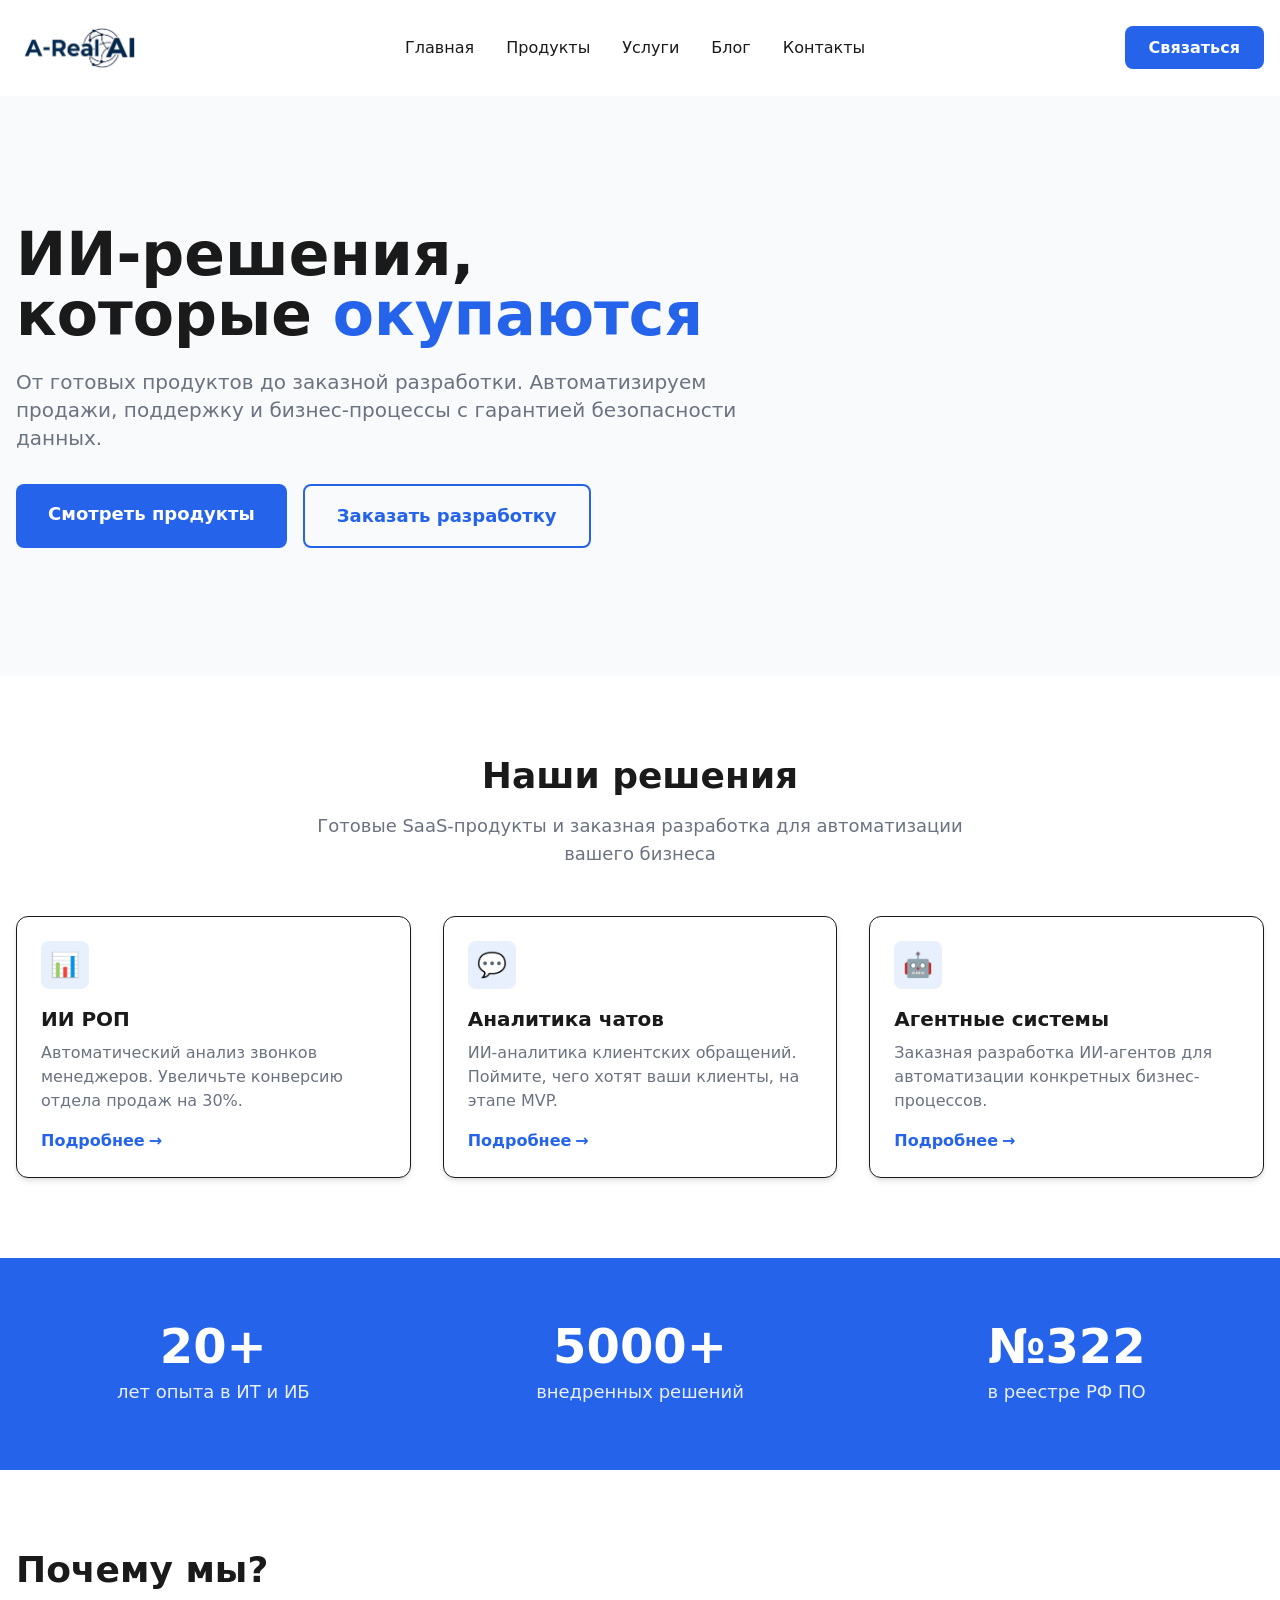
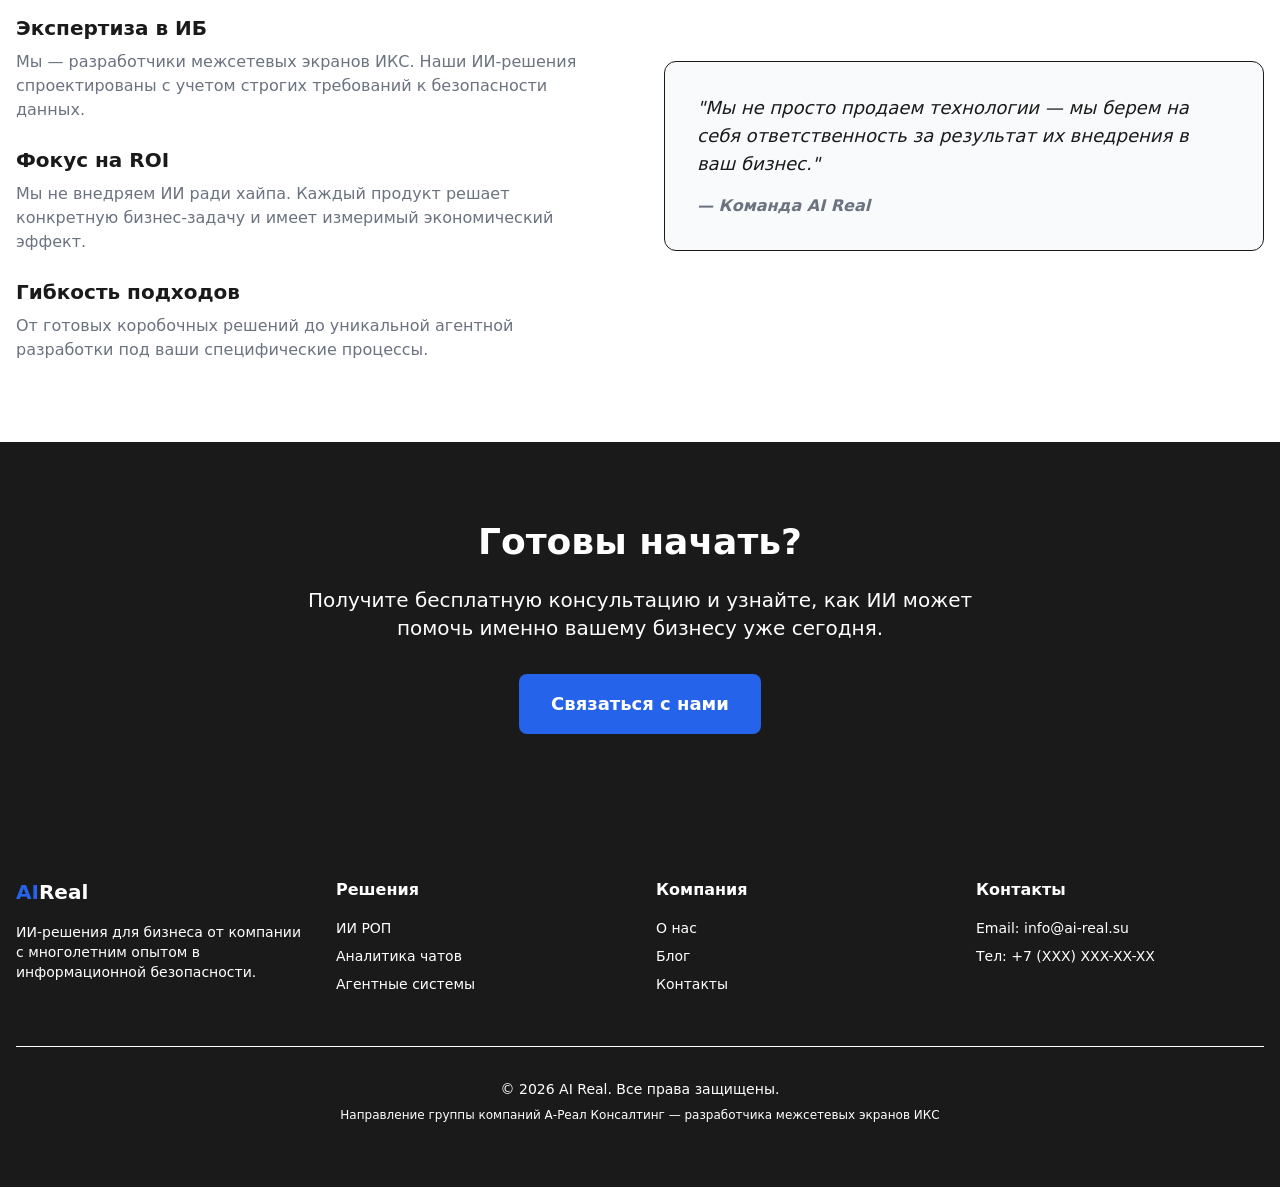
==== commit 50188b5b: "chore: auto-deploy 2026-08-02 15:01:46" ====
--- a/index.html
+++ b/index.html
@@ -1 +1 @@
-<!DOCTYPE html><html lang="ru"><head><meta charset="UTF-8"><meta name="viewport" content="width=device-width, initial-scale=1.0"><title>AI Real — ИИ-решения для бизнеса</title><meta name="description" content="ИИ-решения для бизнеса от компании с многолетним опытом в информационной безопасности."><!-- Каноническая ссылка --><link rel="canonical" href="https://ai-real.su/"><!-- Open Graph --><meta property="og:title" content="AI Real — ИИ-решения для бизнеса"><meta property="og:description" content="ИИ-решения для бизнеса от компании с многолетним опытом в информационной безопасности."><meta property="og:image" content="https://ai-real.su/logo-mono1.png"><meta property="og:url" content="https://ai-real.su/"><meta property="og:type" content="website"><!-- Микроразметка Организации --><script type="application/ld+json">{"@context":"https://schema.org","@type":"Organization","name":"AI Real","url":"https://ai-real.su","logo":"https://ai-real.su/logo-mono1.png","description":"Разработка и внедрение ИИ-решений для бизнеса. Направление группы компаний А-Реал Консалтинг.","parentOrganization":{"@type":"Organization","name":"А-Реал Консалтинг","description":"Разработчик межсетевых экранов ИКС"},"contactPoint":{"@type":"ContactPoint","email":"info@ai-real.su","contactType":"customer service"}}</script><link rel="icon" type="image/png" href="/logo-mono1.png"><link rel="stylesheet" href="/_astro/BaseLayout.D6__RAw5.css"></head><!-- flex flex-col min-h-screen гарантирует, что футер всегда внизу, а контент по центру --><body class="bg-white text-dark font-sans antialiased flex flex-col min-h-screen"><header class="bg-white sticky top-0 z-50"><nav class="container py-6 flex items-center justify-between"><a href="/" class="flex items-center gap-2"><img src="/logo-mono1.png" alt="AI Real" class="h-12 w-auto"></a><ul class="hidden md:flex items-center gap-8"><li><a href="/" class="text-dark hover:text-primary font-medium transition-colors">Главная</a></li><li><a href="/products/" class="text-dark hover:text-primary font-medium transition-colors">Продукты</a></li><li><a href="/services/" class="text-dark hover:text-primary font-medium transition-colors">Услуги</a></li><li><a href="/blog/" class="text-dark hover:text-primary font-medium transition-colors">Блог</a></li><li><a href="/contacts/" class="text-dark hover:text-primary font-medium transition-colors">Контакты</a></li></ul><div class="hidden md:block"><a href="/contacts/" class="bg-primary hover:bg-primary-dark text-white px-6 py-3 rounded-lg font-semibold transition-colors">Связаться</a></div></nav></header><main class="flex-grow w-full"><section class="bg-light-gray py-20 md:py-32"><div class="container"><div class="max-w-3xl"><h1 class="text-4xl md:text-6xl font-bold mb-6">ИИ-решения, которые <span class="text-primary">окупаются</span></h1><p class="text-lg md:text-xl text-gray mb-8">От готовых продуктов до заказной разработки. Автоматизируем продажи, поддержку и бизнес-процессы с гарантией безопасности данных.</p><div class="flex flex-wrap gap-4"><a href="/products/" class="inline-block font-semibold rounded-lg transition-all duration-200 text-center bg-primary hover:bg-primary-dark text-white px-8 py-4 text-lg ">Смотреть продукты</a><a href="/services/custom-dev/" class="inline-block font-semibold rounded-lg transition-all duration-200 text-center border-2 border-primary text-primary hover:bg-primary hover:text-white px-8 py-4 text-lg ">Заказать разработку</a></div></div></div></section><section class="py-20"><div class="container"><h2 class="text-3xl md:text-4xl font-bold text-center mb-4">Наши решения</h2><p class="text-center text-gray text-lg mb-12 max-w-2xl mx-auto">Готовые SaaS-продукты и заказная разработка для автоматизации вашего бизнеса</p><div class="grid md:grid-cols-3 gap-8"><div class="bg-white rounded-xl shadow-md hover:shadow-lg transition-shadow duration-300 p-6 border border-gray-100 "><div class="w-12 h-12 bg-primary/10 rounded-lg flex items-center justify-center mb-4"><span class="text-2xl">📊</span></div><h3 class="text-xl font-bold mb-2">ИИ РОП</h3><p class="text-gray mb-4">Автоматический анализ звонков менеджеров. Увеличьте конверсию отдела продаж на 30%.</p><a href="/products/ai-rop/" class="text-primary font-semibold hover:text-primary-dark inline-flex items-center gap-1">Подробнее <span>→</span></a></div><div class="bg-white rounded-xl shadow-md hover:shadow-lg transition-shadow duration-300 p-6 border border-gray-100 "><div class="w-12 h-12 bg-primary/10 rounded-lg flex items-center justify-center mb-4"><span class="text-2xl">💬</span></div><h3 class="text-xl font-bold mb-2">Аналитика чатов</h3><p class="text-gray mb-4">ИИ-аналитика клиентских обращений. Поймите, чего хотят ваши клиенты, на этапе MVP.</p><a href="/products/chat-analytics/" class="text-primary font-semibold hover:text-primary-dark inline-flex items-center gap-1">Подробнее <span>→</span></a></div><div class="bg-white rounded-xl shadow-md hover:shadow-lg transition-shadow duration-300 p-6 border border-gray-100 "><div class="w-12 h-12 bg-primary/10 rounded-lg flex items-center justify-center mb-4"><span class="text-2xl">🤖</span></div><h3 class="text-xl font-bold mb-2">Агентные системы</h3><p class="text-gray mb-4">Заказная разработка ИИ-агентов для автоматизации конкретных бизнес-процессов.</p><a href="/services/custom-dev/" class="text-primary font-semibold hover:text-primary-dark inline-flex items-center gap-1">Подробнее <span>→</span></a></div></div></div></section><section class="bg-primary text-white py-16"><div class="container"><div class="grid md:grid-cols-3 gap-8 text-center"><div><div class="text-4xl md:text-5xl font-bold mb-2">20+</div><div class="text-lg opacity-90">лет опыта в ИТ и ИБ</div></div><div><div class="text-4xl md:text-5xl font-bold mb-2">5000+</div><div class="text-lg opacity-90">внедренных решений</div></div><div><div class="text-4xl md:text-5xl font-bold mb-2">№322</div><div class="text-lg opacity-90">в реестре РФ ПО</div></div></div></div></section><section class="py-20"><div class="container"><div class="grid md:grid-cols-2 gap-12 items-center"><div><h2 class="text-3xl md:text-4xl font-bold mb-6">Почему мы?</h2><div class="space-y-6"><div><h3 class="text-xl font-bold mb-2">Экспертиза в ИБ</h3><p class="text-gray">Мы — разработчики межсетевых экранов ИКС. Наши ИИ-решения спроектированы с учетом строгих требований к безопасности данных.</p></div><div><h3 class="text-xl font-bold mb-2">Фокус на ROI</h3><p class="text-gray">Мы не внедряем ИИ ради хайпа. Каждый продукт решает конкретную бизнес-задачу и имеет измеримый экономический эффект.</p></div><div><h3 class="text-xl font-bold mb-2">Гибкость подходов</h3><p class="text-gray">От готовых коробочных решений до уникальной агентной разработки под ваши специфические процессы.</p></div></div></div><div class="bg-light-gray rounded-xl p-8 border border-gray-100"><blockquote class="text-lg italic mb-4 text-dark">"Мы не просто продаем технологии — мы берем на себя ответственность за результат их внедрения в ваш бизнес."</blockquote><cite class="text-gray font-semibold">— Команда AI Real</cite></div></div></div></section><section class="bg-dark text-white py-20"><div class="container text-center"><h2 class="text-3xl md:text-4xl font-bold mb-6">Готовы начать?</h2><p class="text-lg md:text-xl mb-8 max-w-2xl mx-auto text-gray-300">Получите бесплатную консультацию и узнайте, как ИИ может помочь именно вашему бизнесу уже сегодня.</p><a href="/contacts/" class="inline-block font-semibold rounded-lg transition-all duration-200 text-center bg-primary hover:bg-primary-dark text-white px-8 py-4 text-lg ">Связаться с нами</a></div></section></main><footer class="bg-dark text-white py-16"><div class="container"><div class="grid md:grid-cols-4 gap-8 mb-12"><div><h3 class="text-xl font-bold mb-4"><span class="text-primary">AI</span>Real</h3><p class="text-gray-300 mb-4 text-sm">ИИ-решения для бизнеса от компании с многолетним опытом в информационной безопасности.</p></div><div><h4 class="font-bold mb-4 text-white">Решения</h4><ul class="space-y-2 text-sm"><li><a href="/products/ai-rop/" class="text-gray-300 hover:text-white">ИИ РОП</a></li><li><a href="/products/chat-analytics/" class="text-gray-300 hover:text-white">Аналитика чатов</a></li><li><a href="/services/custom-dev/" class="text-gray-300 hover:text-white">Агентные системы</a></li></ul></div><div><h4 class="font-bold mb-4 text-white">Компания</h4><ul class="space-y-2 text-sm"><li><a href="/about/" class="text-gray-300 hover:text-white">О нас</a></li><li><a href="/blog/" class="text-gray-300 hover:text-white">Блог</a></li><li><a href="/contacts/" class="text-gray-300 hover:text-white">Контакты</a></li></ul></div><div><h4 class="font-bold mb-4 text-white">Контакты</h4><ul class="space-y-2 text-sm text-gray-300"><li>Email: info@ai-real.su</li><li>Тел: +7 (XXX) XXX-XX-XX</li></ul></div></div><div class="border-t border-gray-700 pt-8 text-center text-gray-400 text-sm"><p>&copy; 2026 AI Real. Все права защищены.</p><p class="mt-2 text-xs text-gray-500">Направление группы компаний А-Реал Консалтинг — разработчика межсетевых экранов ИКС</p></div></div></footer></body></html>+<!DOCTYPE html><html lang="ru"><head><meta charset="UTF-8"><meta name="viewport" content="width=device-width, initial-scale=1.0"><title>AI Real — ИИ-решения для бизнеса</title><meta name="description" content="ИИ-решения для бизнеса от компании с многолетним опытом в информационной безопасности."><!-- Каноническая ссылка --><link rel="canonical" href="https://ai-real.su/"><!-- Open Graph --><meta property="og:title" content="AI Real — ИИ-решения для бизнеса"><meta property="og:description" content="ИИ-решения для бизнеса от компании с многолетним опытом в информационной безопасности."><meta property="og:image" content="https://ai-real.su/logo-mono1.png"><meta property="og:url" content="https://ai-real.su/"><meta property="og:type" content="website"><!-- Микроразметка Организации --><script type="application/ld+json">{"@context":"https://schema.org","@type":"Organization","name":"AI Real","url":"https://ai-real.su","logo":"https://ai-real.su/logo-mono1.png","description":"Разработка и внедрение ИИ-решений для бизнеса. Направление группы компаний А-Реал Консалтинг.","parentOrganization":{"@type":"Organization","name":"А-Реал Консалтинг","description":"Разработчик межсетевых экранов ИКС"},"contactPoint":{"@type":"ContactPoint","email":"info@ai-real.su","contactType":"customer service"}}</script><link rel="icon" type="image/png" href="/logo-mono1.png"><link rel="stylesheet" href="/_astro/BaseLayout.Dg0_N8qH.css"></head><!-- flex flex-col min-h-screen гарантирует, что футер всегда внизу, а контент по центру --><body class="bg-white text-dark font-sans antialiased flex flex-col min-h-screen"><header class="bg-white sticky top-0 z-50"><nav class="container py-6 flex items-center justify-between"><a href="/" class="flex items-center gap-2"><img src="/logo-mono1.png" alt="AI Real" class="h-12 w-auto"></a><ul class="hidden md:flex items-center gap-8"><li><a href="/" class="text-dark hover:text-primary font-medium transition-colors">Главная</a></li><li><a href="/products/" class="text-dark hover:text-primary font-medium transition-colors">Продукты</a></li><li><a href="/services/" class="text-dark hover:text-primary font-medium transition-colors">Услуги</a></li><li><a href="/blog/" class="text-dark hover:text-primary font-medium transition-colors">Блог</a></li><li><a href="/contacts/" class="text-dark hover:text-primary font-medium transition-colors">Контакты</a></li></ul><div class="hidden md:block"><a href="/contacts/" class="bg-primary hover:bg-primary-dark text-white px-6 py-3 rounded-lg font-semibold transition-colors">Связаться</a></div></nav></header><main class="flex-grow w-full"><section class="bg-light-gray py-20 md:py-32"><div class="container"><div class="max-w-3xl"><h1 class="text-4xl md:text-6xl font-bold mb-6">ИИ-решения, которые <span class="text-primary">окупаются</span></h1><p class="text-lg md:text-xl text-gray mb-8">От готовых продуктов до заказной разработки. Автоматизируем продажи, поддержку и бизнес-процессы с гарантией безопасности данных.</p><div class="flex flex-wrap gap-4"><a href="/products/" class="inline-block font-semibold rounded-lg transition-all duration-200 text-center bg-primary hover:bg-primary-dark text-white px-8 py-4 text-lg ">Смотреть продукты</a><a href="/services/custom-dev/" class="inline-block font-semibold rounded-lg transition-all duration-200 text-center border-2 border-primary text-primary hover:bg-primary hover:text-white px-8 py-4 text-lg ">Заказать разработку</a></div></div></div></section><section class="py-20"><div class="container"><h2 class="text-3xl md:text-4xl font-bold text-center mb-4">Наши решения</h2><p class="text-center text-gray text-lg mb-12 max-w-2xl mx-auto">Готовые SaaS-продукты и заказная разработка для автоматизации вашего бизнеса</p><div class="grid md:grid-cols-3 gap-8"><div class="bg-white rounded-xl shadow-md hover:shadow-lg transition-shadow duration-300 p-6 border border-gray-100 "><div class="w-12 h-12 bg-primary/10 rounded-lg flex items-center justify-center mb-4"><span class="text-2xl">📊</span></div><h3 class="text-xl font-bold mb-2">ИИ РОП</h3><p class="text-gray mb-4">Автоматический анализ звонков менеджеров. Увеличьте конверсию отдела продаж на 30%.</p><a href="/products/ai-rop/" class="text-primary font-semibold hover:text-primary-dark inline-flex items-center gap-1">Подробнее <span>→</span></a></div><div class="bg-white rounded-xl shadow-md hover:shadow-lg transition-shadow duration-300 p-6 border border-gray-100 "><div class="w-12 h-12 bg-primary/10 rounded-lg flex items-center justify-center mb-4"><span class="text-2xl">💬</span></div><h3 class="text-xl font-bold mb-2">Аналитика чатов</h3><p class="text-gray mb-4">ИИ-аналитика клиентских обращений. Поймите, чего хотят ваши клиенты, на этапе MVP.</p><a href="/products/chat-analytics/" class="text-primary font-semibold hover:text-primary-dark inline-flex items-center gap-1">Подробнее <span>→</span></a></div><div class="bg-white rounded-xl shadow-md hover:shadow-lg transition-shadow duration-300 p-6 border border-gray-100 "><div class="w-12 h-12 bg-primary/10 rounded-lg flex items-center justify-center mb-4"><span class="text-2xl">🤖</span></div><h3 class="text-xl font-bold mb-2">Агентные системы</h3><p class="text-gray mb-4">Заказная разработка ИИ-агентов для автоматизации конкретных бизнес-процессов.</p><a href="/services/custom-dev/" class="text-primary font-semibold hover:text-primary-dark inline-flex items-center gap-1">Подробнее <span>→</span></a></div></div></div></section><section class="bg-primary text-white py-16"><div class="container"><div class="grid md:grid-cols-3 gap-8 text-center"><div><div class="text-4xl md:text-5xl font-bold mb-2">20+</div><div class="text-lg opacity-90">лет опыта в ИТ и ИБ</div></div><div><div class="text-4xl md:text-5xl font-bold mb-2">5000+</div><div class="text-lg opacity-90">внедренных решений</div></div><div><div class="text-4xl md:text-5xl font-bold mb-2">№322</div><div class="text-lg opacity-90">в реестре РФ ПО</div></div></div></div></section><section class="py-20"><div class="container"><div class="grid md:grid-cols-2 gap-12 items-center"><div><h2 class="text-3xl md:text-4xl font-bold mb-6">Почему мы?</h2><div class="space-y-6"><div><h3 class="text-xl font-bold mb-2">Экспертиза в ИБ</h3><p class="text-gray">Мы — разработчики межсетевых экранов ИКС. Наши ИИ-решения спроектированы с учетом строгих требований к безопасности данных.</p></div><div><h3 class="text-xl font-bold mb-2">Фокус на ROI</h3><p class="text-gray">Мы не внедряем ИИ ради хайпа. Каждый продукт решает конкретную бизнес-задачу и имеет измеримый экономический эффект.</p></div><div><h3 class="text-xl font-bold mb-2">Гибкость подходов</h3><p class="text-gray">От готовых коробочных решений до уникальной агентной разработки под ваши специфические процессы.</p></div></div></div><div class="bg-light-gray rounded-xl p-8 border border-gray-100"><blockquote class="text-lg italic mb-4 text-dark">"Мы не просто продаем технологии — мы берем на себя ответственность за результат их внедрения в ваш бизнес."</blockquote><cite class="text-gray font-semibold">— Команда AI Real</cite></div></div></div></section><section class="bg-dark text-white py-20"><div class="container text-center"><h2 class="text-3xl md:text-4xl font-bold mb-6">Готовы начать?</h2><p class="text-lg md:text-xl mb-8 max-w-2xl mx-auto text-gray-300">Получите бесплатную консультацию и узнайте, как ИИ может помочь именно вашему бизнесу уже сегодня.</p><a href="/contacts/" class="inline-block font-semibold rounded-lg transition-all duration-200 text-center bg-primary hover:bg-primary-dark text-white px-8 py-4 text-lg ">Связаться с нами</a></div></section></main><footer class="bg-dark text-white py-16"><div class="container"><div class="grid md:grid-cols-4 gap-8 mb-12"><div><h3 class="text-xl font-bold mb-4"><span class="text-primary">AI</span>Real</h3><p class="text-gray-300 mb-4 text-sm">ИИ-решения для бизнеса от компании с многолетним опытом в информационной безопасности.</p></div><div><h4 class="font-bold mb-4 text-white">Решения</h4><ul class="space-y-2 text-sm"><li><a href="/products/ai-rop/" class="text-gray-300 hover:text-white">ИИ РОП</a></li><li><a href="/products/chat-analytics/" class="text-gray-300 hover:text-white">Аналитика чатов</a></li><li><a href="/services/custom-dev/" class="text-gray-300 hover:text-white">Агентные системы</a></li></ul></div><div><h4 class="font-bold mb-4 text-white">Компания</h4><ul class="space-y-2 text-sm"><li><a href="/about/" class="text-gray-300 hover:text-white">О нас</a></li><li><a href="/blog/" class="text-gray-300 hover:text-white">Блог</a></li><li><a href="/contacts/" class="text-gray-300 hover:text-white">Контакты</a></li></ul></div><div><h4 class="font-bold mb-4 text-white">Контакты</h4><ul class="space-y-2 text-sm text-gray-300"><li>Email: info@ai-real.su</li><li>Тел: +7 (XXX) XXX-XX-XX</li></ul></div></div><div class="border-t border-gray-700 pt-8 text-center text-gray-400 text-sm"><p>&copy; 2026 AI Real. Все права защищены.</p><p class="mt-2 text-xs text-gray-500">Направление группы компаний А-Реал Консалтинг — разработчика межсетевых экранов ИКС</p></div></div></footer></body></html>
--- a/_astro/BaseLayout.Dg0_N8qH.css
+++ b/_astro/BaseLayout.Dg0_N8qH.css
@@ -0,0 +1 @@
+*,:before,:after,::backdrop{--tw-border-spacing-x:0;--tw-border-spacing-y:0;--tw-translate-x:0;--tw-translate-y:0;--tw-rotate:0;--tw-skew-x:0;--tw-skew-y:0;--tw-scale-x:1;--tw-scale-y:1;--tw-pan-x: ;--tw-pan-y: ;--tw-pinch-zoom: ;--tw-scroll-snap-strictness:proximity;--tw-gradient-from-position: ;--tw-gradient-via-position: ;--tw-gradient-to-position: ;--tw-ordinal: ;--tw-slashed-zero: ;--tw-numeric-figure: ;--tw-numeric-spacing: ;--tw-numeric-fraction: ;--tw-ring-inset: ;--tw-ring-offset-width:0px;--tw-ring-offset-color:#fff;--tw-ring-color:#3b82f680;--tw-ring-offset-shadow:0 0 #0000;--tw-ring-shadow:0 0 #0000;--tw-shadow:0 0 #0000;--tw-shadow-colored:0 0 #0000;--tw-blur: ;--tw-brightness: ;--tw-contrast: ;--tw-grayscale: ;--tw-hue-rotate: ;--tw-invert: ;--tw-saturate: ;--tw-sepia: ;--tw-drop-shadow: ;--tw-backdrop-blur: ;--tw-backdrop-brightness: ;--tw-backdrop-contrast: ;--tw-backdrop-grayscale: ;--tw-backdrop-hue-rotate: ;--tw-backdrop-invert: ;--tw-backdrop-opacity: ;--tw-backdrop-saturate: ;--tw-backdrop-sepia: ;--tw-contain-size: ;--tw-contain-layout: ;--tw-contain-paint: ;--tw-contain-style: }*,:before,:after{box-sizing:border-box;border:0 solid}:before,:after{--tw-content:""}html,:host{-webkit-text-size-adjust:100%;tab-size:4;font-feature-settings:normal;font-variation-settings:normal;-webkit-tap-highlight-color:transparent;font-family:Inter,system-ui,-apple-system,sans-serif;line-height:1.5}body{line-height:inherit;margin:0}hr{height:0;color:inherit;border-top-width:1px}abbr:where([title]){text-decoration:underline dotted}h1,h2,h3,h4,h5,h6{font-size:inherit;font-weight:inherit}a{color:inherit;text-decoration:inherit}b,strong{font-weight:bolder}code,kbd,samp,pre{font-feature-settings:normal;font-variation-settings:normal;font-family:ui-monospace,SFMono-Regular,Menlo,Monaco,Consolas,Liberation Mono,Courier New,monospace;font-size:1em}small{font-size:80%}sub,sup{vertical-align:baseline;font-size:75%;line-height:0;position:relative}sub{bottom:-.25em}sup{top:-.5em}table{text-indent:0;border-color:inherit;border-collapse:collapse}button,input,optgroup,select,textarea{font-feature-settings:inherit;font-variation-settings:inherit;font-family:inherit;font-size:100%;font-weight:inherit;line-height:inherit;letter-spacing:inherit;color:inherit;margin:0;padding:0}button,select{text-transform:none}button,input:where([type=button]),input:where([type=reset]),input:where([type=submit]){-webkit-appearance:button;background-color:#0000;background-image:none}:-moz-focusring{outline:auto}:-moz-ui-invalid{box-shadow:none}progress{vertical-align:baseline}::-webkit-inner-spin-button{height:auto}::-webkit-outer-spin-button{height:auto}[type=search]{-webkit-appearance:textfield;outline-offset:-2px}::-webkit-search-decoration{-webkit-appearance:none}::-webkit-file-upload-button{-webkit-appearance:button;font:inherit}summary{display:list-item}blockquote,dl,dd,h1,h2,h3,h4,h5,h6,hr,figure,p,pre{margin:0}fieldset{margin:0;padding:0}legend{padding:0}ol,ul,menu{margin:0;padding:0;list-style:none}dialog{padding:0}textarea{resize:vertical}input::-moz-placeholder{opacity:1;color:#9ca3af}textarea::-moz-placeholder{opacity:1;color:#9ca3af}input::placeholder,textarea::placeholder{opacity:1;color:#9ca3af}button,[role=button]{cursor:pointer}:disabled{cursor:default}img,svg,video,canvas,audio,iframe,embed,object{vertical-align:middle;display:block}img,video{max-width:100%;height:auto}[hidden]:where(:not([hidden=until-found])){display:none}.container{width:100%;margin-left:auto;margin-right:auto;padding-left:1rem;padding-right:1rem}@media (width>=640px){.container{max-width:640px}}@media (width>=768px){.container{max-width:768px}}@media (width>=1024px){.container{max-width:1024px}}@media (width>=1280px){.container{max-width:1280px}}.prose{color:var(--tw-prose-body);max-width:65ch}.prose :where(p):not(:where([class~=not-prose],[class~=not-prose] *)){margin-top:1.25em;margin-bottom:1.25em}.prose :where([class~=lead]):not(:where([class~=not-prose],[class~=not-prose] *)){color:var(--tw-prose-lead);margin-top:1.2em;margin-bottom:1.2em;font-size:1.25em;line-height:1.6}.prose :where(a):not(:where([class~=not-prose],[class~=not-prose] *)){color:var(--tw-prose-links);font-weight:500;text-decoration:underline}.prose :where(strong):not(:where([class~=not-prose],[class~=not-prose] *)){color:var(--tw-prose-bold);font-weight:600}.prose :where(a strong):not(:where([class~=not-prose],[class~=not-prose] *)),.prose :where(blockquote strong):not(:where([class~=not-prose],[class~=not-prose] *)),.prose :where(thead th strong):not(:where([class~=not-prose],[class~=not-prose] *)){color:inherit}.prose :where(ol):not(:where([class~=not-prose],[class~=not-prose] *)){margin-top:1.25em;margin-bottom:1.25em;padding-inline-start:1.625em;list-style-type:decimal}.prose :where(ol[type=A]):not(:where([class~=not-prose],[class~=not-prose] *)){list-style-type:upper-alpha}.prose :where(ol[type=a]):not(:where([class~=not-prose],[class~=not-prose] *)){list-style-type:lower-alpha}.prose :where(ol[type=A s]):not(:where([class~=not-prose],[class~=not-prose] *)){list-style-type:upper-alpha}.prose :where(ol[type=a s]):not(:where([class~=not-prose],[class~=not-prose] *)){list-style-type:lower-alpha}.prose :where(ol[type=I]):not(:where([class~=not-prose],[class~=not-prose] *)){list-style-type:upper-roman}.prose :where(ol[type=i]):not(:where([class~=not-prose],[class~=not-prose] *)){list-style-type:lower-roman}.prose :where(ol[type=I s]):not(:where([class~=not-prose],[class~=not-prose] *)){list-style-type:upper-roman}.prose :where(ol[type=i s]):not(:where([class~=not-prose],[class~=not-prose] *)){list-style-type:lower-roman}.prose :where(ol[type="1"]):not(:where([class~=not-prose],[class~=not-prose] *)){list-style-type:decimal}.prose :where(ul):not(:where([class~=not-prose],[class~=not-prose] *)){margin-top:1.25em;margin-bottom:1.25em;padding-inline-start:1.625em;list-style-type:disc}.prose :where(ol>li):not(:where([class~=not-prose],[class~=not-prose] *))::marker{color:var(--tw-prose-counters);font-weight:400}.prose :where(ul>li):not(:where([class~=not-prose],[class~=not-prose] *))::marker{color:var(--tw-prose-bullets)}.prose :where(dt):not(:where([class~=not-prose],[class~=not-prose] *)){color:var(--tw-prose-headings);margin-top:1.25em;font-weight:600}.prose :where(hr):not(:where([class~=not-prose],[class~=not-prose] *)){border-color:var(--tw-prose-hr);border-top-width:1px;margin-top:3em;margin-bottom:3em}.prose :where(blockquote):not(:where([class~=not-prose],[class~=not-prose] *)){color:var(--tw-prose-quotes);border-inline-start-width:.25rem;border-inline-start-color:var(--tw-prose-quote-borders);quotes:"“""”""‘""’";margin-top:1.6em;margin-bottom:1.6em;padding-inline-start:1em;font-style:italic;font-weight:500}.prose :where(blockquote p:first-of-type):not(:where([class~=not-prose],[class~=not-prose] *)):before{content:open-quote}.prose :where(blockquote p:last-of-type):not(:where([class~=not-prose],[class~=not-prose] *)):after{content:close-quote}.prose :where(h1):not(:where([class~=not-prose],[class~=not-prose] *)){color:var(--tw-prose-headings);margin-top:0;margin-bottom:.888889em;font-size:2.25em;font-weight:800;line-height:1.11111}.prose :where(h1 strong):not(:where([class~=not-prose],[class~=not-prose] *)){color:inherit;font-weight:900}.prose :where(h2):not(:where([class~=not-prose],[class~=not-prose] *)){color:var(--tw-prose-headings);margin-top:2em;margin-bottom:1em;font-size:1.5em;font-weight:700;line-height:1.33333}.prose :where(h2 strong):not(:where([class~=not-prose],[class~=not-prose] *)){color:inherit;font-weight:800}.prose :where(h3):not(:where([class~=not-prose],[class~=not-prose] *)){color:var(--tw-prose-headings);margin-top:1.6em;margin-bottom:.6em;font-size:1.25em;font-weight:600;line-height:1.6}.prose :where(h3 strong):not(:where([class~=not-prose],[class~=not-prose] *)){color:inherit;font-weight:700}.prose :where(h4):not(:where([class~=not-prose],[class~=not-prose] *)){color:var(--tw-prose-headings);margin-top:1.5em;margin-bottom:.5em;font-weight:600;line-height:1.5}.prose :where(h4 strong):not(:where([class~=not-prose],[class~=not-prose] *)){color:inherit;font-weight:700}.prose :where(img):not(:where([class~=not-prose],[class~=not-prose] *)){margin-top:2em;margin-bottom:2em}.prose :where(picture):not(:where([class~=not-prose],[class~=not-prose] *)){margin-top:2em;margin-bottom:2em;display:block}.prose :where(video):not(:where([class~=not-prose],[class~=not-prose] *)){margin-top:2em;margin-bottom:2em}.prose :where(kbd):not(:where([class~=not-prose],[class~=not-prose] *)){color:var(--tw-prose-kbd);box-shadow:0 0 0 1px var(--tw-prose-kbd-shadows), 0 3px 0 var(--tw-prose-kbd-shadows);padding-top:.1875em;padding-inline-end:.375em;padding-bottom:.1875em;border-radius:.3125rem;padding-inline-start:.375em;font-family:inherit;font-size:.875em;font-weight:500}.prose :where(code):not(:where([class~=not-prose],[class~=not-prose] *)){color:var(--tw-prose-code);font-size:.875em;font-weight:600}.prose :where(code):not(:where([class~=not-prose],[class~=not-prose] *)):before,.prose :where(code):not(:where([class~=not-prose],[class~=not-prose] *)):after{content:"`"}.prose :where(a code):not(:where([class~=not-prose],[class~=not-prose] *)),.prose :where(h1 code):not(:where([class~=not-prose],[class~=not-prose] *)){color:inherit}.prose :where(h2 code):not(:where([class~=not-prose],[class~=not-prose] *)){color:inherit;font-size:.875em}.prose :where(h3 code):not(:where([class~=not-prose],[class~=not-prose] *)){color:inherit;font-size:.9em}.prose :where(h4 code):not(:where([class~=not-prose],[class~=not-prose] *)),.prose :where(blockquote code):not(:where([class~=not-prose],[class~=not-prose] *)),.prose :where(thead th code):not(:where([class~=not-prose],[class~=not-prose] *)){color:inherit}.prose :where(pre):not(:where([class~=not-prose],[class~=not-prose] *)){color:var(--tw-prose-pre-code);background-color:var(--tw-prose-pre-bg);padding-top:.857143em;padding-inline-end:1.14286em;padding-bottom:.857143em;border-radius:.375rem;margin-top:1.71429em;margin-bottom:1.71429em;padding-inline-start:1.14286em;font-size:.875em;font-weight:400;line-height:1.71429;overflow-x:auto}.prose :where(pre code):not(:where([class~=not-prose],[class~=not-prose] *)){font-weight:inherit;color:inherit;font-size:inherit;font-family:inherit;line-height:inherit;background-color:#0000;border-width:0;border-radius:0;padding:0}.prose :where(pre code):not(:where([class~=not-prose],[class~=not-prose] *)):before,.prose :where(pre code):not(:where([class~=not-prose],[class~=not-prose] *)):after{content:none}.prose :where(table):not(:where([class~=not-prose],[class~=not-prose] *)){table-layout:auto;width:100%;margin-top:2em;margin-bottom:2em;font-size:.875em;line-height:1.71429}.prose :where(thead):not(:where([class~=not-prose],[class~=not-prose] *)){border-bottom-width:1px;border-bottom-color:var(--tw-prose-th-borders)}.prose :where(thead th):not(:where([class~=not-prose],[class~=not-prose] *)){color:var(--tw-prose-headings);vertical-align:bottom;padding-inline-end:.571429em;padding-bottom:.571429em;padding-inline-start:.571429em;font-weight:600}.prose :where(tbody tr):not(:where([class~=not-prose],[class~=not-prose] *)){border-bottom-width:1px;border-bottom-color:var(--tw-prose-td-borders)}.prose :where(tbody tr:last-child):not(:where([class~=not-prose],[class~=not-prose] *)){border-bottom-width:0}.prose :where(tbody td):not(:where([class~=not-prose],[class~=not-prose] *)){vertical-align:baseline}.prose :where(tfoot):not(:where([class~=not-prose],[class~=not-prose] *)){border-top-width:1px;border-top-color:var(--tw-prose-th-borders)}.prose :where(tfoot td):not(:where([class~=not-prose],[class~=not-prose] *)){vertical-align:top}.prose :where(th,td):not(:where([class~=not-prose],[class~=not-prose] *)){text-align:start}.prose :where(figure>*):not(:where([class~=not-prose],[class~=not-prose] *)){margin-top:0;margin-bottom:0}.prose :where(figcaption):not(:where([class~=not-prose],[class~=not-prose] *)){color:var(--tw-prose-captions);margin-top:.857143em;font-size:.875em;line-height:1.42857}.prose{--tw-prose-body:#374151;--tw-prose-headings:#111827;--tw-prose-lead:#4b5563;--tw-prose-links:#111827;--tw-prose-bold:#111827;--tw-prose-counters:#6b7280;--tw-prose-bullets:#d1d5db;--tw-prose-hr:#e5e7eb;--tw-prose-quotes:#111827;--tw-prose-quote-borders:#e5e7eb;--tw-prose-captions:#6b7280;--tw-prose-kbd:#111827;--tw-prose-kbd-shadows:#1118271a;--tw-prose-code:#111827;--tw-prose-pre-code:#e5e7eb;--tw-prose-pre-bg:#1f2937;--tw-prose-th-borders:#d1d5db;--tw-prose-td-borders:#e5e7eb;--tw-prose-invert-body:#d1d5db;--tw-prose-invert-headings:#fff;--tw-prose-invert-lead:#9ca3af;--tw-prose-invert-links:#fff;--tw-prose-invert-bold:#fff;--tw-prose-invert-counters:#9ca3af;--tw-prose-invert-bullets:#4b5563;--tw-prose-invert-hr:#374151;--tw-prose-invert-quotes:#f3f4f6;--tw-prose-invert-quote-borders:#374151;--tw-prose-invert-captions:#9ca3af;--tw-prose-invert-kbd:#fff;--tw-prose-invert-kbd-shadows:#ffffff1a;--tw-prose-invert-code:#fff;--tw-prose-invert-pre-code:#d1d5db;--tw-prose-invert-pre-bg:#00000080;--tw-prose-invert-th-borders:#4b5563;--tw-prose-invert-td-borders:#374151;font-size:1rem;line-height:1.75}.prose :where(picture>img):not(:where([class~=not-prose],[class~=not-prose] *)){margin-top:0;margin-bottom:0}.prose :where(li):not(:where([class~=not-prose],[class~=not-prose] *)){margin-top:.5em;margin-bottom:.5em}.prose :where(ol>li):not(:where([class~=not-prose],[class~=not-prose] *)),.prose :where(ul>li):not(:where([class~=not-prose],[class~=not-prose] *)){padding-inline-start:.375em}.prose :where(.prose>ul>li p):not(:where([class~=not-prose],[class~=not-prose] *)){margin-top:.75em;margin-bottom:.75em}.prose :where(.prose>ul>li>p:first-child):not(:where([class~=not-prose],[class~=not-prose] *)){margin-top:1.25em}.prose :where(.prose>ul>li>p:last-child):not(:where([class~=not-prose],[class~=not-prose] *)){margin-bottom:1.25em}.prose :where(.prose>ol>li>p:first-child):not(:where([class~=not-prose],[class~=not-prose] *)){margin-top:1.25em}.prose :where(.prose>ol>li>p:last-child):not(:where([class~=not-prose],[class~=not-prose] *)){margin-bottom:1.25em}.prose :where(ul ul,ul ol,ol ul,ol ol):not(:where([class~=not-prose],[class~=not-prose] *)){margin-top:.75em;margin-bottom:.75em}.prose :where(dl):not(:where([class~=not-prose],[class~=not-prose] *)){margin-top:1.25em;margin-bottom:1.25em}.prose :where(dd):not(:where([class~=not-prose],[class~=not-prose] *)){margin-top:.5em;padding-inline-start:1.625em}.prose :where(hr+*):not(:where([class~=not-prose],[class~=not-prose] *)),.prose :where(h2+*):not(:where([class~=not-prose],[class~=not-prose] *)),.prose :where(h3+*):not(:where([class~=not-prose],[class~=not-prose] *)),.prose :where(h4+*):not(:where([class~=not-prose],[class~=not-prose] *)){margin-top:0}.prose :where(thead th:first-child):not(:where([class~=not-prose],[class~=not-prose] *)){padding-inline-start:0}.prose :where(thead th:last-child):not(:where([class~=not-prose],[class~=not-prose] *)){padding-inline-end:0}.prose :where(tbody td,tfoot td):not(:where([class~=not-prose],[class~=not-prose] *)){padding-top:.571429em;padding-inline-end:.571429em;padding-bottom:.571429em;padding-inline-start:.571429em}.prose :where(tbody td:first-child,tfoot td:first-child):not(:where([class~=not-prose],[class~=not-prose] *)){padding-inline-start:0}.prose :where(tbody td:last-child,tfoot td:last-child):not(:where([class~=not-prose],[class~=not-prose] *)){padding-inline-end:0}.prose :where(figure):not(:where([class~=not-prose],[class~=not-prose] *)){margin-top:2em;margin-bottom:2em}.prose :where(.prose>:first-child):not(:where([class~=not-prose],[class~=not-prose] *)){margin-top:0}.prose :where(.prose>:last-child):not(:where([class~=not-prose],[class~=not-prose] *)){margin-bottom:0}.prose-lg{font-size:1.125rem;line-height:1.77778}.prose-lg :where(p):not(:where([class~=not-prose],[class~=not-prose] *)){margin-top:1.33333em;margin-bottom:1.33333em}.prose-lg :where([class~=lead]):not(:where([class~=not-prose],[class~=not-prose] *)){margin-top:1.09091em;margin-bottom:1.09091em;font-size:1.22222em;line-height:1.45455}.prose-lg :where(blockquote):not(:where([class~=not-prose],[class~=not-prose] *)){margin-top:1.66667em;margin-bottom:1.66667em;padding-inline-start:1em}.prose-lg :where(h1):not(:where([class~=not-prose],[class~=not-prose] *)){margin-top:0;margin-bottom:.833333em;font-size:2.66667em;line-height:1}.prose-lg :where(h2):not(:where([class~=not-prose],[class~=not-prose] *)){margin-top:1.86667em;margin-bottom:1.06667em;font-size:1.66667em;line-height:1.33333}.prose-lg :where(h3):not(:where([class~=not-prose],[class~=not-prose] *)){margin-top:1.66667em;margin-bottom:.666667em;font-size:1.33333em;line-height:1.5}.prose-lg :where(h4):not(:where([class~=not-prose],[class~=not-prose] *)){margin-top:1.77778em;margin-bottom:.444444em;line-height:1.55556}.prose-lg :where(img):not(:where([class~=not-prose],[class~=not-prose] *)),.prose-lg :where(picture):not(:where([class~=not-prose],[class~=not-prose] *)){margin-top:1.77778em;margin-bottom:1.77778em}.prose-lg :where(picture>img):not(:where([class~=not-prose],[class~=not-prose] *)){margin-top:0;margin-bottom:0}.prose-lg :where(video):not(:where([class~=not-prose],[class~=not-prose] *)){margin-top:1.77778em;margin-bottom:1.77778em}.prose-lg :where(kbd):not(:where([class~=not-prose],[class~=not-prose] *)){padding-top:.222222em;padding-inline-end:.444444em;padding-bottom:.222222em;border-radius:.3125rem;padding-inline-start:.444444em;font-size:.888889em}.prose-lg :where(code):not(:where([class~=not-prose],[class~=not-prose] *)){font-size:.888889em}.prose-lg :where(h2 code):not(:where([class~=not-prose],[class~=not-prose] *)){font-size:.866667em}.prose-lg :where(h3 code):not(:where([class~=not-prose],[class~=not-prose] *)){font-size:.875em}.prose-lg :where(pre):not(:where([class~=not-prose],[class~=not-prose] *)){padding-top:1em;padding-inline-end:1.5em;padding-bottom:1em;border-radius:.375rem;margin-top:2em;margin-bottom:2em;padding-inline-start:1.5em;font-size:.888889em;line-height:1.75}.prose-lg :where(ol):not(:where([class~=not-prose],[class~=not-prose] *)),.prose-lg :where(ul):not(:where([class~=not-prose],[class~=not-prose] *)){margin-top:1.33333em;margin-bottom:1.33333em;padding-inline-start:1.55556em}.prose-lg :where(li):not(:where([class~=not-prose],[class~=not-prose] *)){margin-top:.666667em;margin-bottom:.666667em}.prose-lg :where(ol>li):not(:where([class~=not-prose],[class~=not-prose] *)),.prose-lg :where(ul>li):not(:where([class~=not-prose],[class~=not-prose] *)){padding-inline-start:.444444em}.prose-lg :where(.prose-lg>ul>li p):not(:where([class~=not-prose],[class~=not-prose] *)){margin-top:.888889em;margin-bottom:.888889em}.prose-lg :where(.prose-lg>ul>li>p:first-child):not(:where([class~=not-prose],[class~=not-prose] *)){margin-top:1.33333em}.prose-lg :where(.prose-lg>ul>li>p:last-child):not(:where([class~=not-prose],[class~=not-prose] *)){margin-bottom:1.33333em}.prose-lg :where(.prose-lg>ol>li>p:first-child):not(:where([class~=not-prose],[class~=not-prose] *)){margin-top:1.33333em}.prose-lg :where(.prose-lg>ol>li>p:last-child):not(:where([class~=not-prose],[class~=not-prose] *)){margin-bottom:1.33333em}.prose-lg :where(ul ul,ul ol,ol ul,ol ol):not(:where([class~=not-prose],[class~=not-prose] *)){margin-top:.888889em;margin-bottom:.888889em}.prose-lg :where(dl):not(:where([class~=not-prose],[class~=not-prose] *)){margin-top:1.33333em;margin-bottom:1.33333em}.prose-lg :where(dt):not(:where([class~=not-prose],[class~=not-prose] *)){margin-top:1.33333em}.prose-lg :where(dd):not(:where([class~=not-prose],[class~=not-prose] *)){margin-top:.666667em;padding-inline-start:1.55556em}.prose-lg :where(hr):not(:where([class~=not-prose],[class~=not-prose] *)){margin-top:3.11111em;margin-bottom:3.11111em}.prose-lg :where(hr+*):not(:where([class~=not-prose],[class~=not-prose] *)),.prose-lg :where(h2+*):not(:where([class~=not-prose],[class~=not-prose] *)),.prose-lg :where(h3+*):not(:where([class~=not-prose],[class~=not-prose] *)),.prose-lg :where(h4+*):not(:where([class~=not-prose],[class~=not-prose] *)){margin-top:0}.prose-lg :where(table):not(:where([class~=not-prose],[class~=not-prose] *)){font-size:.888889em;line-height:1.5}.prose-lg :where(thead th):not(:where([class~=not-prose],[class~=not-prose] *)){padding-inline-end:.75em;padding-bottom:.75em;padding-inline-start:.75em}.prose-lg :where(thead th:first-child):not(:where([class~=not-prose],[class~=not-prose] *)){padding-inline-start:0}.prose-lg :where(thead th:last-child):not(:where([class~=not-prose],[class~=not-prose] *)){padding-inline-end:0}.prose-lg :where(tbody td,tfoot td):not(:where([class~=not-prose],[class~=not-prose] *)){padding-top:.75em;padding-inline-end:.75em;padding-bottom:.75em;padding-inline-start:.75em}.prose-lg :where(tbody td:first-child,tfoot td:first-child):not(:where([class~=not-prose],[class~=not-prose] *)){padding-inline-start:0}.prose-lg :where(tbody td:last-child,tfoot td:last-child):not(:where([class~=not-prose],[class~=not-prose] *)){padding-inline-end:0}.prose-lg :where(figure):not(:where([class~=not-prose],[class~=not-prose] *)){margin-top:1.77778em;margin-bottom:1.77778em}.prose-lg :where(figure>*):not(:where([class~=not-prose],[class~=not-prose] *)){margin-top:0;margin-bottom:0}.prose-lg :where(figcaption):not(:where([class~=not-prose],[class~=not-prose] *)){margin-top:1em;font-size:.888889em;line-height:1.5}.prose-lg :where(.prose-lg>:first-child):not(:where([class~=not-prose],[class~=not-prose] *)){margin-top:0}.prose-lg :where(.prose-lg>:last-child):not(:where([class~=not-prose],[class~=not-prose] *)){margin-bottom:0}.absolute{position:absolute}.relative{position:relative}.sticky{position:sticky}.right-4{right:1rem}.top-0{top:0}.top-4{top:1rem}.z-10{z-index:10}.z-50{z-index:50}.mx-2{margin-left:.5rem;margin-right:.5rem}.mx-auto{margin-left:auto;margin-right:auto}.mb-1{margin-bottom:.25rem}.mb-12{margin-bottom:3rem}.mb-2{margin-bottom:.5rem}.mb-3{margin-bottom:.75rem}.mb-4{margin-bottom:1rem}.mb-6{margin-bottom:1.5rem}.mb-8{margin-bottom:2rem}.mt-12{margin-top:3rem}.mt-2{margin-top:.5rem}.mt-4{margin-top:1rem}.mt-auto{margin-top:auto}.line-clamp-3{-webkit-line-clamp:3;-webkit-box-orient:vertical;display:-webkit-box;overflow:hidden}.block{display:block}.inline-block{display:inline-block}.flex{display:flex}.inline-flex{display:inline-flex}.grid{display:grid}.hidden{display:none}.h-12{height:3rem}.h-16{height:4rem}.h-48{height:12rem}.h-full{height:100%}.min-h-screen{min-height:100vh}.w-12{width:3rem}.w-16{width:4rem}.w-auto{width:auto}.w-full{width:100%}.max-w-2xl{max-width:42rem}.max-w-3xl{max-width:48rem}.max-w-4xl{max-width:56rem}.max-w-none{max-width:none}.flex-1{flex:1}.flex-shrink-0{flex-shrink:0}.flex-grow{flex-grow:1}.cursor-default{cursor:default}.flex-col{flex-direction:column}.flex-wrap{flex-wrap:wrap}.items-start{align-items:flex-start}.items-center{align-items:center}.justify-center{justify-content:center}.justify-between{justify-content:space-between}.gap-1{gap:.25rem}.gap-12{gap:3rem}.gap-2{gap:.5rem}.gap-3{gap:.75rem}.gap-4{gap:1rem}.gap-6{gap:1.5rem}.gap-8{gap:2rem}.space-y-2>:not([hidden])~:not([hidden]){--tw-space-y-reverse:0;margin-top:calc(.5rem * calc(1 - var(--tw-space-y-reverse)));margin-bottom:calc(.5rem * var(--tw-space-y-reverse))}.space-y-3>:not([hidden])~:not([hidden]){--tw-space-y-reverse:0;margin-top:calc(.75rem * calc(1 - var(--tw-space-y-reverse)));margin-bottom:calc(.75rem * var(--tw-space-y-reverse))}.space-y-4>:not([hidden])~:not([hidden]){--tw-space-y-reverse:0;margin-top:calc(1rem * calc(1 - var(--tw-space-y-reverse)));margin-bottom:calc(1rem * var(--tw-space-y-reverse))}.space-y-6>:not([hidden])~:not([hidden]){--tw-space-y-reverse:0;margin-top:calc(1.5rem * calc(1 - var(--tw-space-y-reverse)));margin-bottom:calc(1.5rem * var(--tw-space-y-reverse))}.overflow-hidden{overflow:hidden}.rounded{border-radius:.25rem}.rounded-2xl{border-radius:1rem}.rounded-3xl{border-radius:1.5rem}.rounded-full{border-radius:9999px}.rounded-lg{border-radius:.5rem}.rounded-xl{border-radius:.75rem}.border{border-width:1px}.border-2{border-width:2px}.border-t{border-top-width:1px}.border-blue-100{--tw-border-opacity:1;border-color:rgb(219 234 254/var(--tw-border-opacity,1))}.border-primary{--tw-border-opacity:1;border-color:rgb(37 99 235/var(--tw-border-opacity,1))}.border-white\/20{border-color:#fff3}.bg-blue-50{--tw-bg-opacity:1;background-color:rgb(239 246 255/var(--tw-bg-opacity,1))}.bg-dark{--tw-bg-opacity:1;background-color:rgb(26 26 26/var(--tw-bg-opacity,1))}.bg-light-gray{--tw-bg-opacity:1;background-color:rgb(249 250 251/var(--tw-bg-opacity,1))}.bg-primary{--tw-bg-opacity:1;background-color:rgb(37 99 235/var(--tw-bg-opacity,1))}.bg-primary\/10{background-color:#2563eb1a}.bg-primary\/5{background-color:#2563eb0d}.bg-primary\/80{background-color:#2563ebcc}.bg-white{--tw-bg-opacity:1;background-color:rgb(255 255 255/var(--tw-bg-opacity,1))}.object-cover{-o-object-fit:cover;object-fit:cover}.p-4{padding:1rem}.p-6{padding:1.5rem}.p-8{padding:2rem}.px-2{padding-left:.5rem;padding-right:.5rem}.px-3{padding-left:.75rem;padding-right:.75rem}.px-4{padding-left:1rem;padding-right:1rem}.px-5{padding-left:1.25rem;padding-right:1.25rem}.px-6{padding-left:1.5rem;padding-right:1.5rem}.px-8{padding-left:2rem;padding-right:2rem}.py-1{padding-top:.25rem;padding-bottom:.25rem}.py-12{padding-top:3rem;padding-bottom:3rem}.py-16{padding-top:4rem;padding-bottom:4rem}.py-2{padding-top:.5rem;padding-bottom:.5rem}.py-2\.5{padding-top:.625rem;padding-bottom:.625rem}.py-20{padding-top:5rem;padding-bottom:5rem}.py-3{padding-top:.75rem;padding-bottom:.75rem}.py-4{padding-top:1rem;padding-bottom:1rem}.py-6{padding-top:1.5rem;padding-bottom:1.5rem}.pt-8{padding-top:2rem}.text-center{text-align:center}.font-sans{font-family:Inter,system-ui,-apple-system,sans-serif}.text-2xl{font-size:1.5rem;line-height:2rem}.text-3xl{font-size:1.875rem;line-height:2.25rem}.text-4xl{font-size:2.25rem;line-height:2.5rem}.text-5xl{font-size:3rem;line-height:1}.text-6xl{font-size:3.75rem;line-height:1}.text-base{font-size:1rem;line-height:1.5rem}.text-lg{font-size:1.125rem;line-height:1.75rem}.text-sm{font-size:.875rem;line-height:1.25rem}.text-xl{font-size:1.25rem;line-height:1.75rem}.text-xs{font-size:.75rem;line-height:1rem}.font-bold{font-weight:700}.font-medium{font-weight:500}.font-semibold{font-weight:600}.uppercase{text-transform:uppercase}.italic{font-style:italic}.tracking-wide{letter-spacing:.025em}.text-dark{--tw-text-opacity:1;color:rgb(26 26 26/var(--tw-text-opacity,1))}.text-gray{--tw-text-opacity:1;color:rgb(107 114 128/var(--tw-text-opacity,1))}.text-green-500{--tw-text-opacity:1;color:rgb(34 197 94/var(--tw-text-opacity,1))}.text-green-600{--tw-text-opacity:1;color:rgb(22 163 74/var(--tw-text-opacity,1))}.text-primary{--tw-text-opacity:1;color:rgb(37 99 235/var(--tw-text-opacity,1))}.text-primary\/20{color:#2563eb33}.text-red-600{--tw-text-opacity:1;color:rgb(220 38 38/var(--tw-text-opacity,1))}.text-white{--tw-text-opacity:1;color:rgb(255 255 255/var(--tw-text-opacity,1))}.text-white\/80{color:#fffc}.text-white\/90{color:#ffffffe6}.antialiased{-webkit-font-smoothing:antialiased;-moz-osx-font-smoothing:grayscale}.opacity-90{opacity:.9}.shadow-lg{--tw-shadow:0 10px 15px -3px #0000001a, 0 4px 6px -4px #0000001a;--tw-shadow-colored:0 10px 15px -3px var(--tw-shadow-color), 0 4px 6px -4px var(--tw-shadow-color);box-shadow:var(--tw-ring-offset-shadow,0 0 #0000), var(--tw-ring-shadow,0 0 #0000), var(--tw-shadow)}.shadow-md{--tw-shadow:0 4px 6px -1px #0000001a, 0 2px 4px -2px #0000001a;--tw-shadow-colored:0 4px 6px -1px var(--tw-shadow-color), 0 2px 4px -2px var(--tw-shadow-color);box-shadow:var(--tw-ring-offset-shadow,0 0 #0000), var(--tw-ring-shadow,0 0 #0000), var(--tw-shadow)}.shadow-sm{--tw-shadow:0 1px 2px 0 #0000000d;--tw-shadow-colored:0 1px 2px 0 var(--tw-shadow-color);box-shadow:var(--tw-ring-offset-shadow,0 0 #0000), var(--tw-ring-shadow,0 0 #0000), var(--tw-shadow)}.outline-none{outline-offset:2px;outline:2px solid #0000}.outline{outline-style:solid}.ring-4{--tw-ring-offset-shadow:var(--tw-ring-inset) 0 0 0 var(--tw-ring-offset-width) var(--tw-ring-offset-color);--tw-ring-shadow:var(--tw-ring-inset) 0 0 0 calc(4px + var(--tw-ring-offset-width)) var(--tw-ring-color);box-shadow:var(--tw-ring-offset-shadow), var(--tw-ring-shadow), var(--tw-shadow,0 0 #0000)}.ring-primary\/20{--tw-ring-color:#2563eb33}.filter{filter:var(--tw-blur) var(--tw-brightness) var(--tw-contrast) var(--tw-grayscale) var(--tw-hue-rotate) var(--tw-invert) var(--tw-saturate) var(--tw-sepia) var(--tw-drop-shadow)}.transition{transition-property:color,background-color,border-color,text-decoration-color,fill,stroke,opacity,box-shadow,transform,filter,backdrop-filter;transition-duration:.15s;transition-timing-function:cubic-bezier(.4,0,.2,1)}.transition-all{transition-property:all;transition-duration:.15s;transition-timing-function:cubic-bezier(.4,0,.2,1)}.transition-colors{transition-property:color,background-color,border-color,text-decoration-color,fill,stroke;transition-duration:.15s;transition-timing-function:cubic-bezier(.4,0,.2,1)}.transition-shadow{transition-property:box-shadow;transition-duration:.15s;transition-timing-function:cubic-bezier(.4,0,.2,1)}.duration-200{transition-duration:.2s}.duration-300{transition-duration:.3s}.hover\:border-primary:hover{--tw-border-opacity:1;border-color:rgb(37 99 235/var(--tw-border-opacity,1))}.hover\:bg-light-gray:hover{--tw-bg-opacity:1;background-color:rgb(249 250 251/var(--tw-bg-opacity,1))}.hover\:bg-primary:hover{--tw-bg-opacity:1;background-color:rgb(37 99 235/var(--tw-bg-opacity,1))}.hover\:bg-primary-dark:hover{--tw-bg-opacity:1;background-color:rgb(29 78 216/var(--tw-bg-opacity,1))}.hover\:bg-white:hover{--tw-bg-opacity:1;background-color:rgb(255 255 255/var(--tw-bg-opacity,1))}.hover\:text-primary:hover{--tw-text-opacity:1;color:rgb(37 99 235/var(--tw-text-opacity,1))}.hover\:text-primary-dark:hover{--tw-text-opacity:1;color:rgb(29 78 216/var(--tw-text-opacity,1))}.hover\:text-white:hover{--tw-text-opacity:1;color:rgb(255 255 255/var(--tw-text-opacity,1))}.hover\:shadow-lg:hover{--tw-shadow:0 10px 15px -3px #0000001a, 0 4px 6px -4px #0000001a;--tw-shadow-colored:0 10px 15px -3px var(--tw-shadow-color), 0 4px 6px -4px var(--tw-shadow-color);box-shadow:var(--tw-ring-offset-shadow,0 0 #0000), var(--tw-ring-shadow,0 0 #0000), var(--tw-shadow)}.focus\:border-primary:focus{--tw-border-opacity:1;border-color:rgb(37 99 235/var(--tw-border-opacity,1))}.focus\:ring-2:focus{--tw-ring-offset-shadow:var(--tw-ring-inset) 0 0 0 var(--tw-ring-offset-width) var(--tw-ring-offset-color);--tw-ring-shadow:var(--tw-ring-inset) 0 0 0 calc(2px + var(--tw-ring-offset-width)) var(--tw-ring-color);box-shadow:var(--tw-ring-offset-shadow), var(--tw-ring-shadow), var(--tw-shadow,0 0 #0000)}.focus\:ring-primary:focus{--tw-ring-opacity:1;--tw-ring-color:rgb(37 99 235/var(--tw-ring-opacity,1))}.prose-headings\:font-bold :where(h1,h2,h3,h4,h5,h6,th):not(:where([class~=not-prose],[class~=not-prose] *)){font-weight:700}.prose-a\:text-primary :where(a):not(:where([class~=not-prose],[class~=not-prose] *)){--tw-text-opacity:1;color:rgb(37 99 235/var(--tw-text-opacity,1))}.prose-img\:rounded-xl :where(img):not(:where([class~=not-prose],[class~=not-prose] *)){border-radius:.75rem}@media (width>=768px){.md\:block{display:block}.md\:flex{display:flex}.md\:w-1\/3{width:33.3333%}.md\:grid-cols-2{grid-template-columns:repeat(2,minmax(0,1fr))}.md\:grid-cols-3{grid-template-columns:repeat(3,minmax(0,1fr))}.md\:grid-cols-4{grid-template-columns:repeat(4,minmax(0,1fr))}.md\:flex-row{flex-direction:row}.md\:p-12{padding:3rem}.md\:py-32{padding-top:8rem;padding-bottom:8rem}.md\:text-4xl{font-size:2.25rem;line-height:2.5rem}.md\:text-5xl{font-size:3rem;line-height:1}.md\:text-6xl{font-size:3.75rem;line-height:1}.md\:text-xl{font-size:1.25rem;line-height:1.75rem}}@media (width>=1024px){.lg\:grid-cols-3{grid-template-columns:repeat(3,minmax(0,1fr))}.lg\:grid-cols-4{grid-template-columns:repeat(4,minmax(0,1fr))}.lg\:p-16{padding:4rem}}
